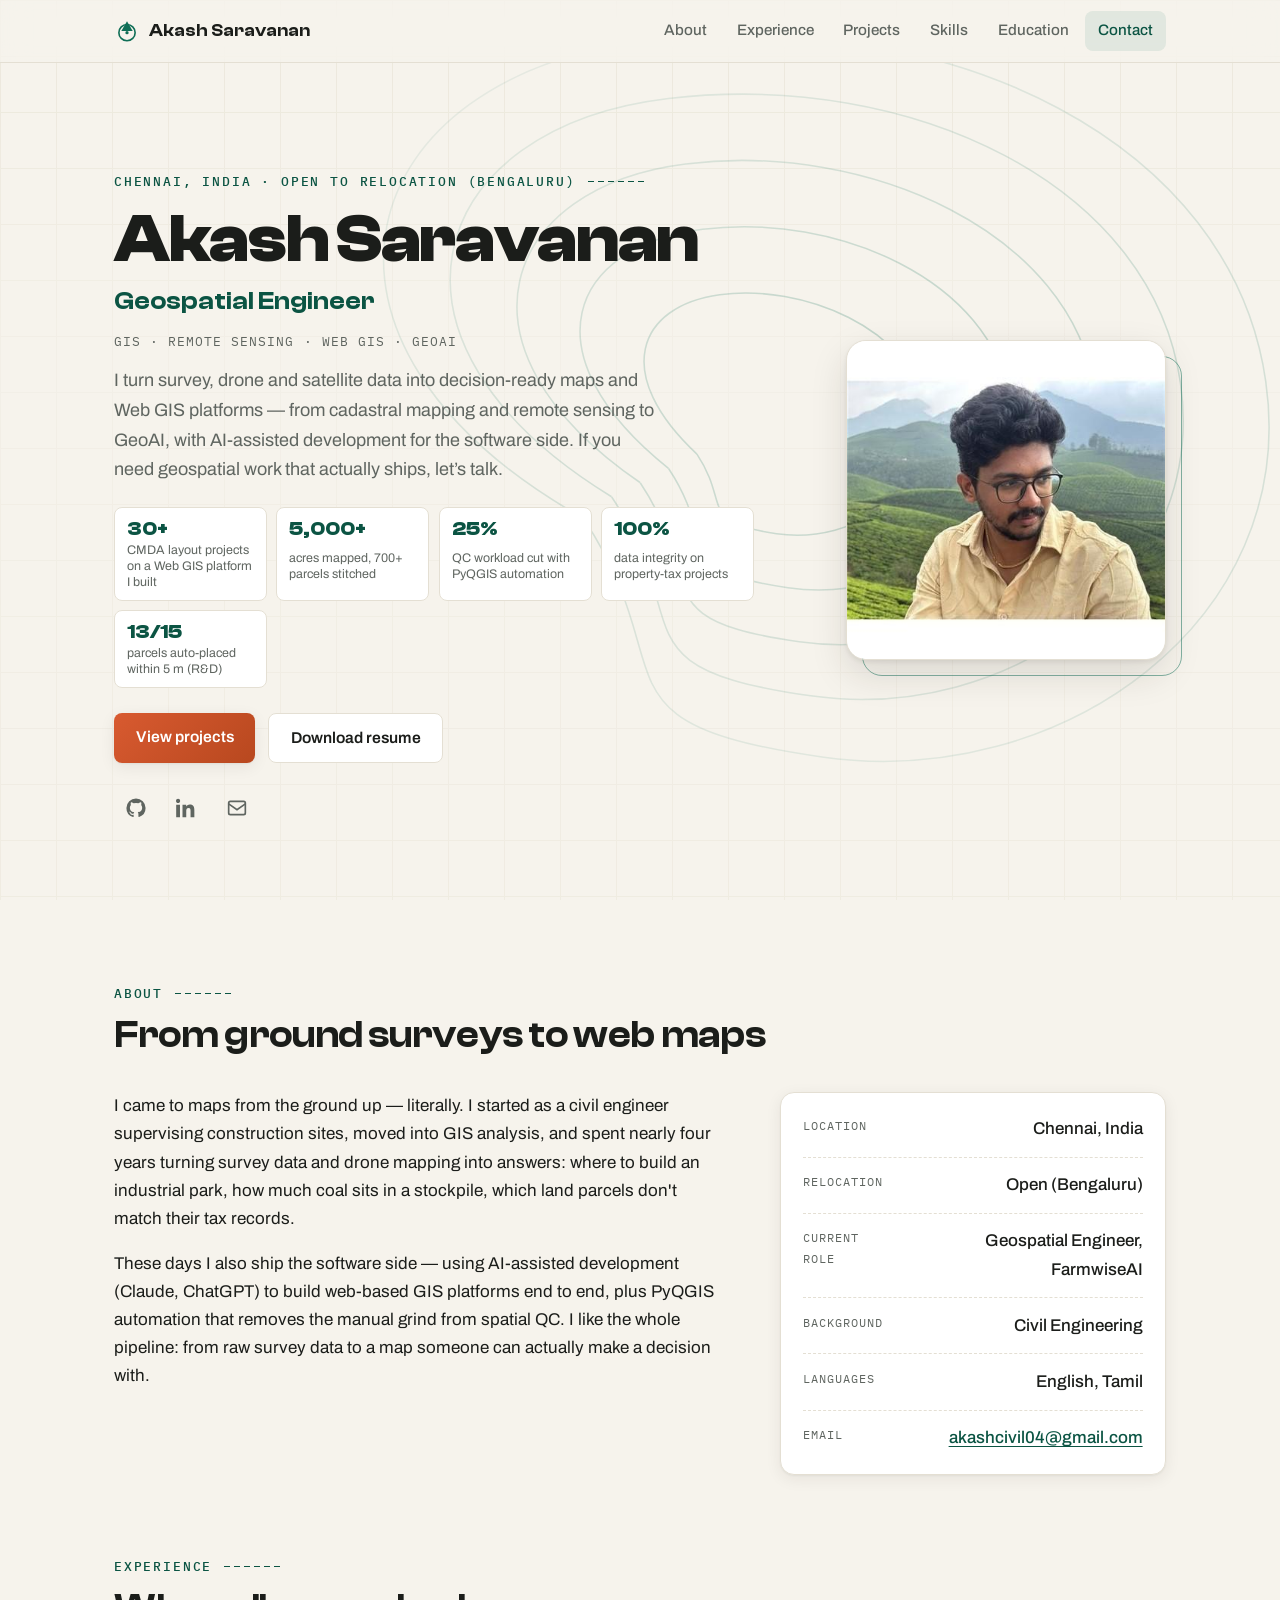
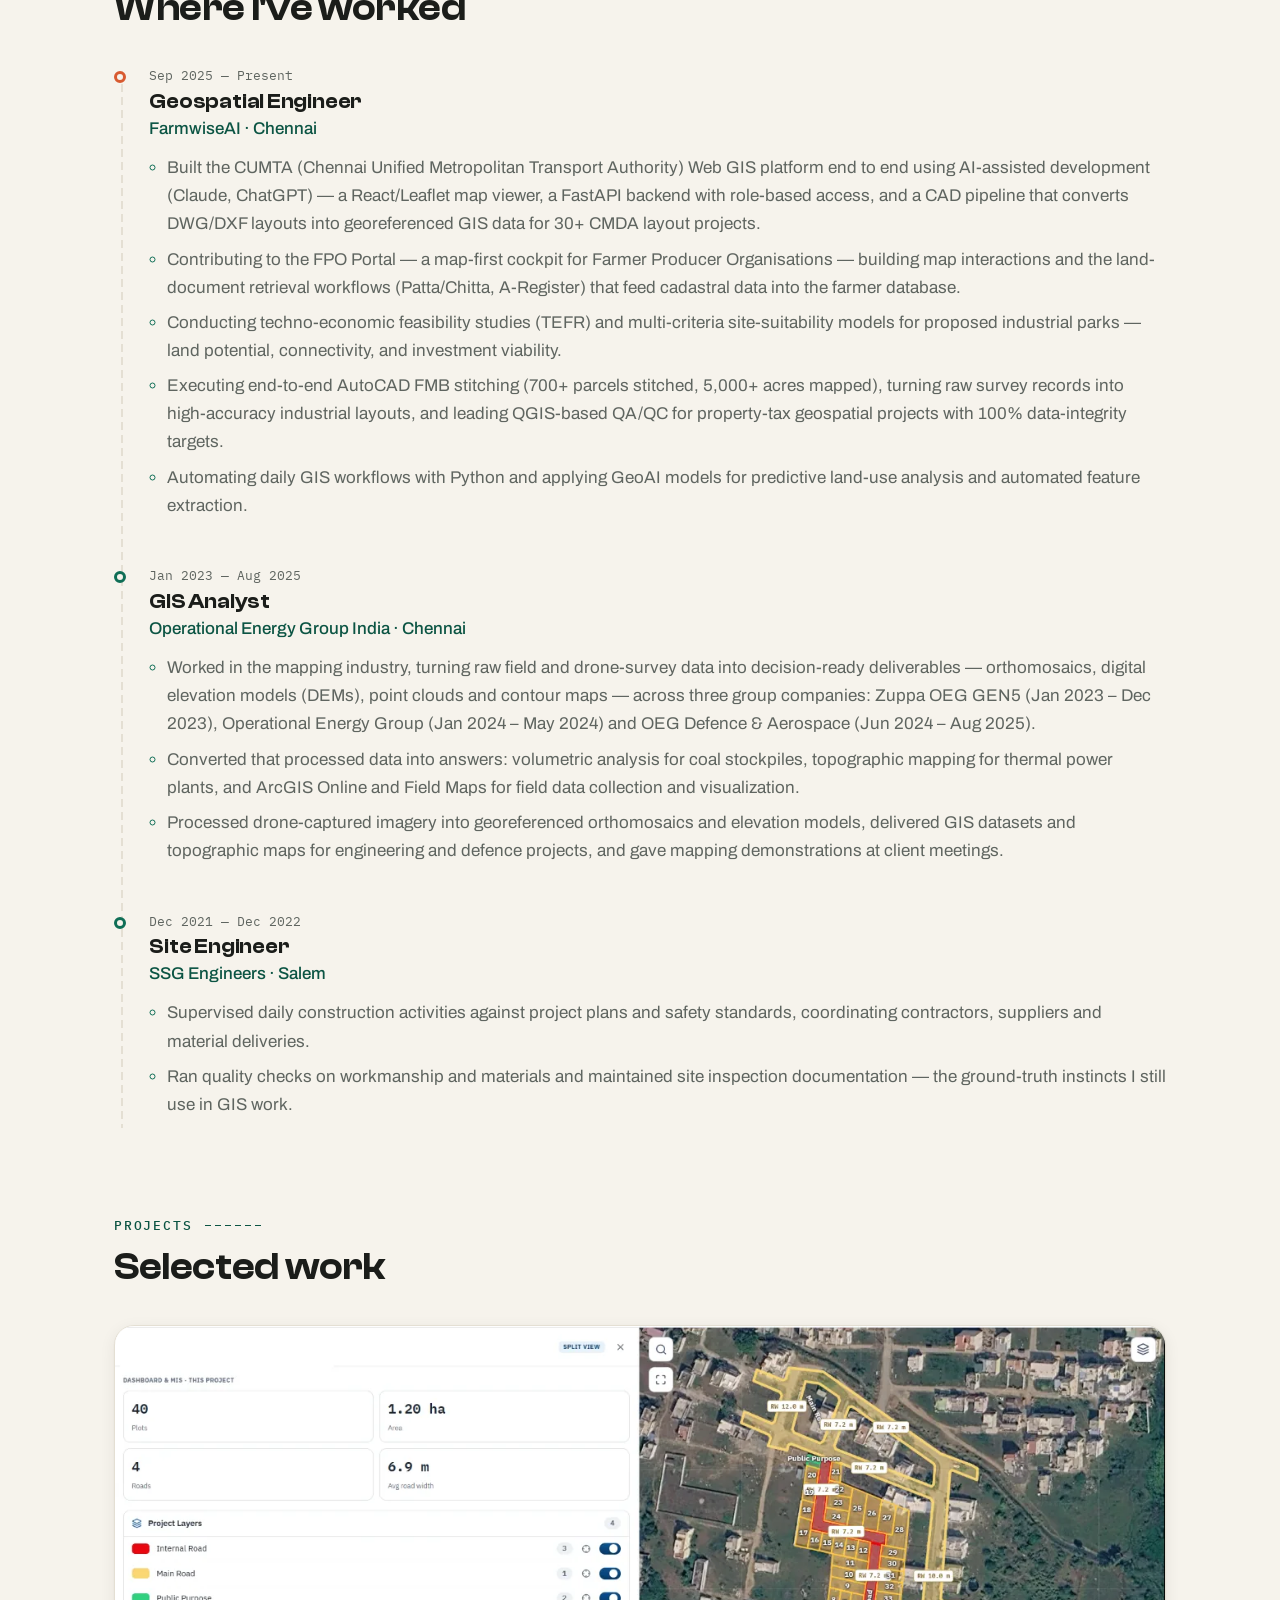
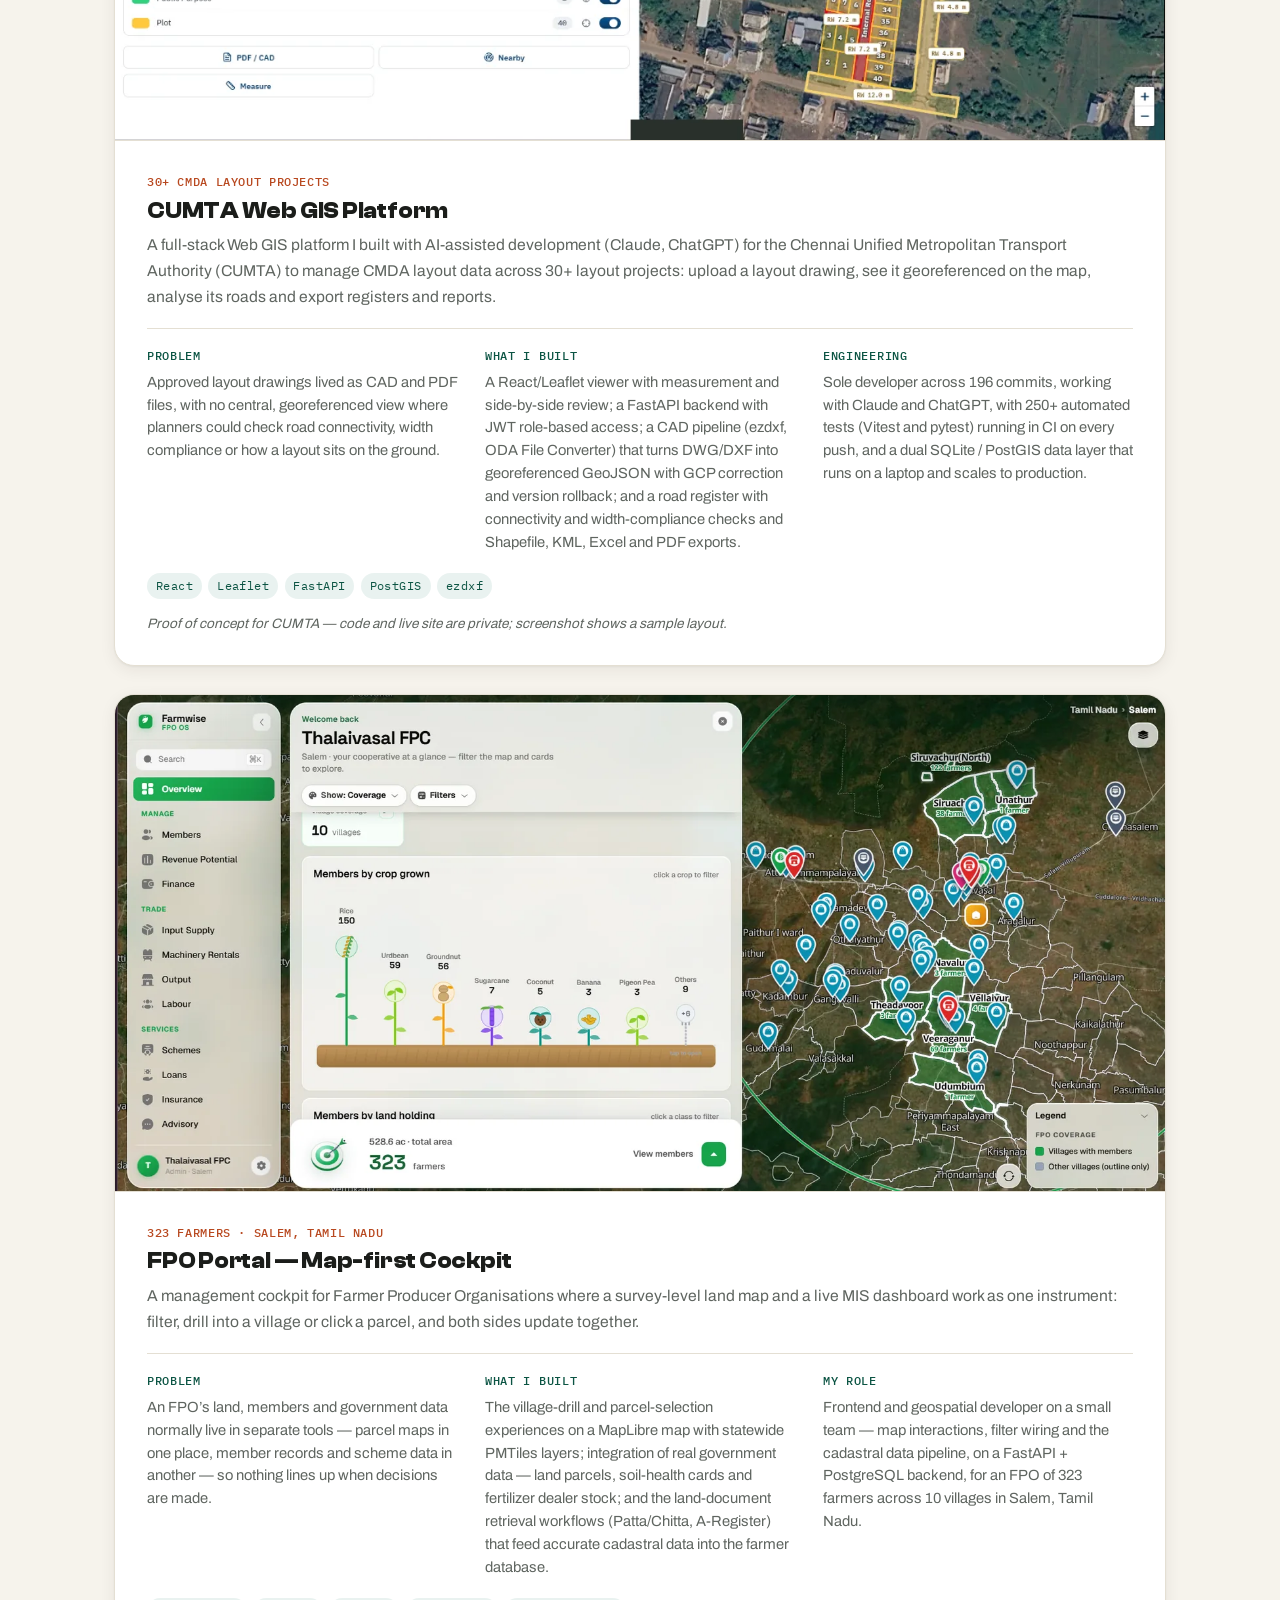
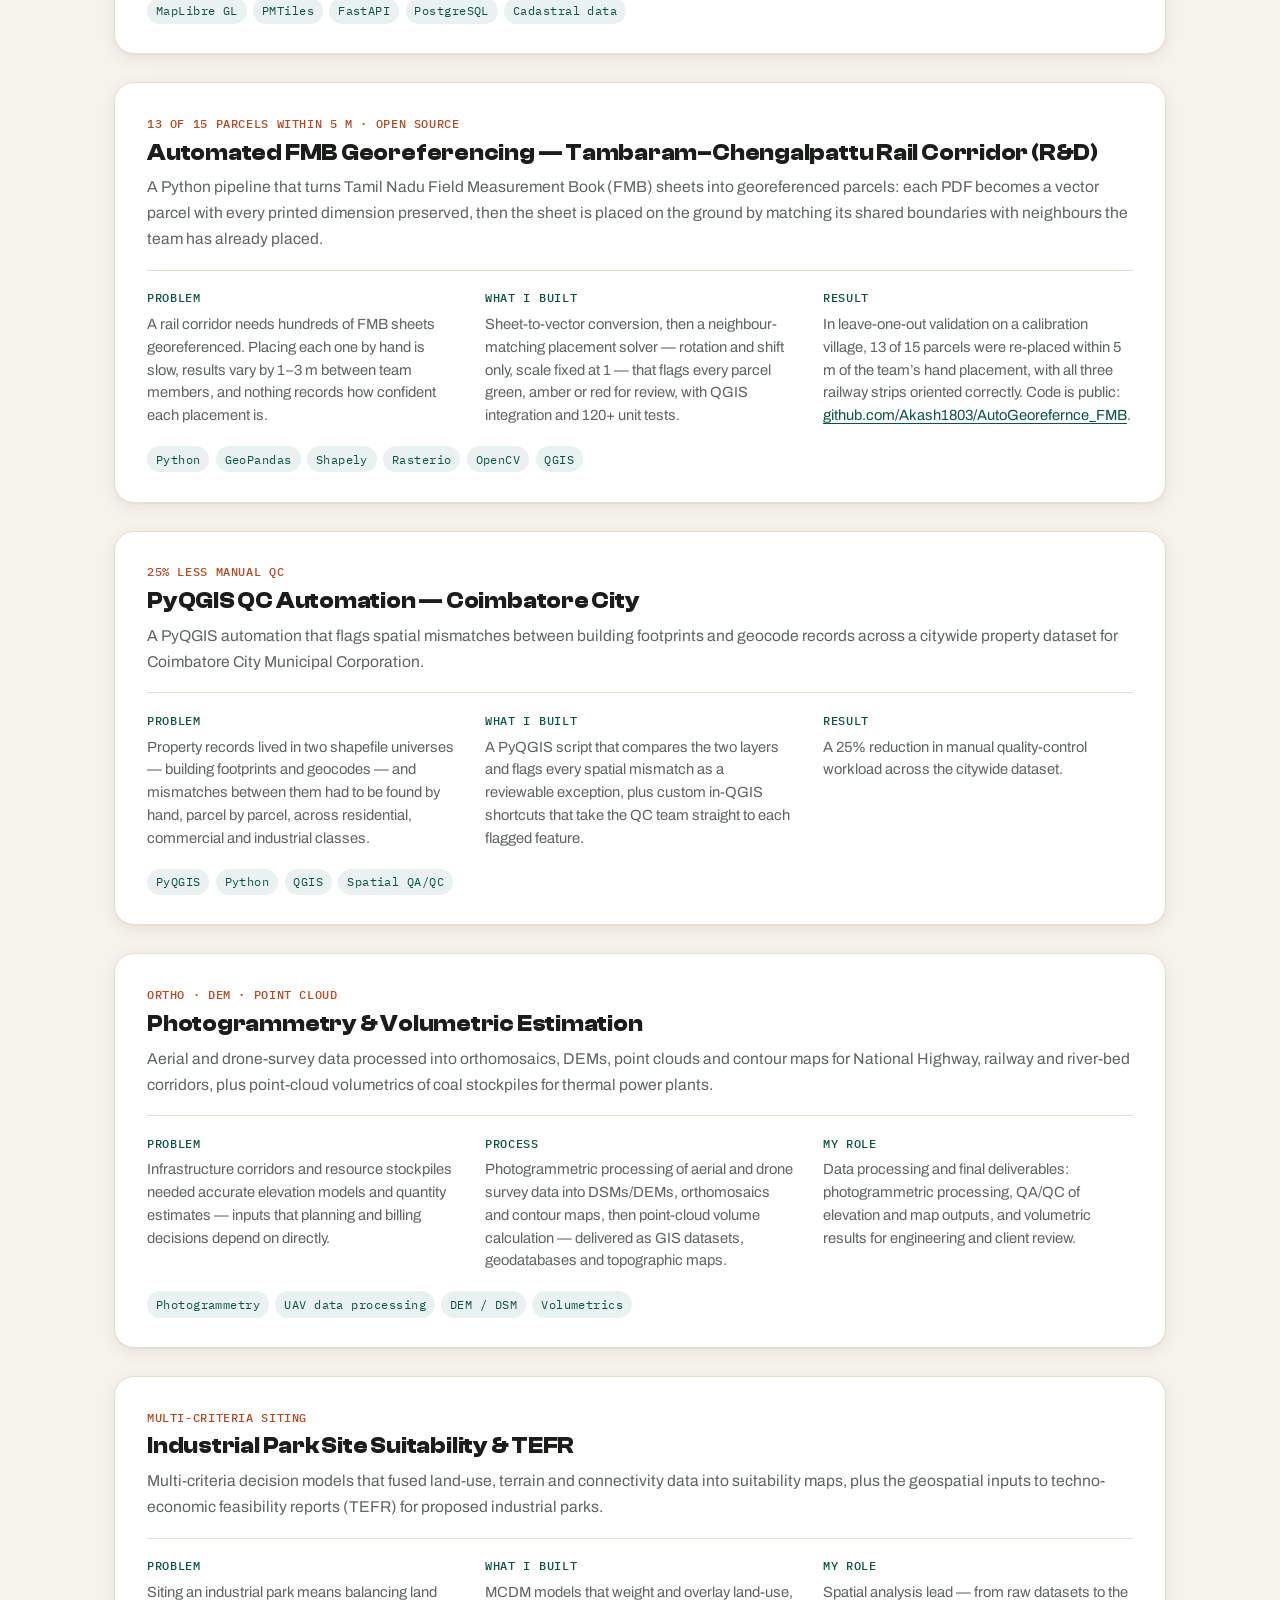
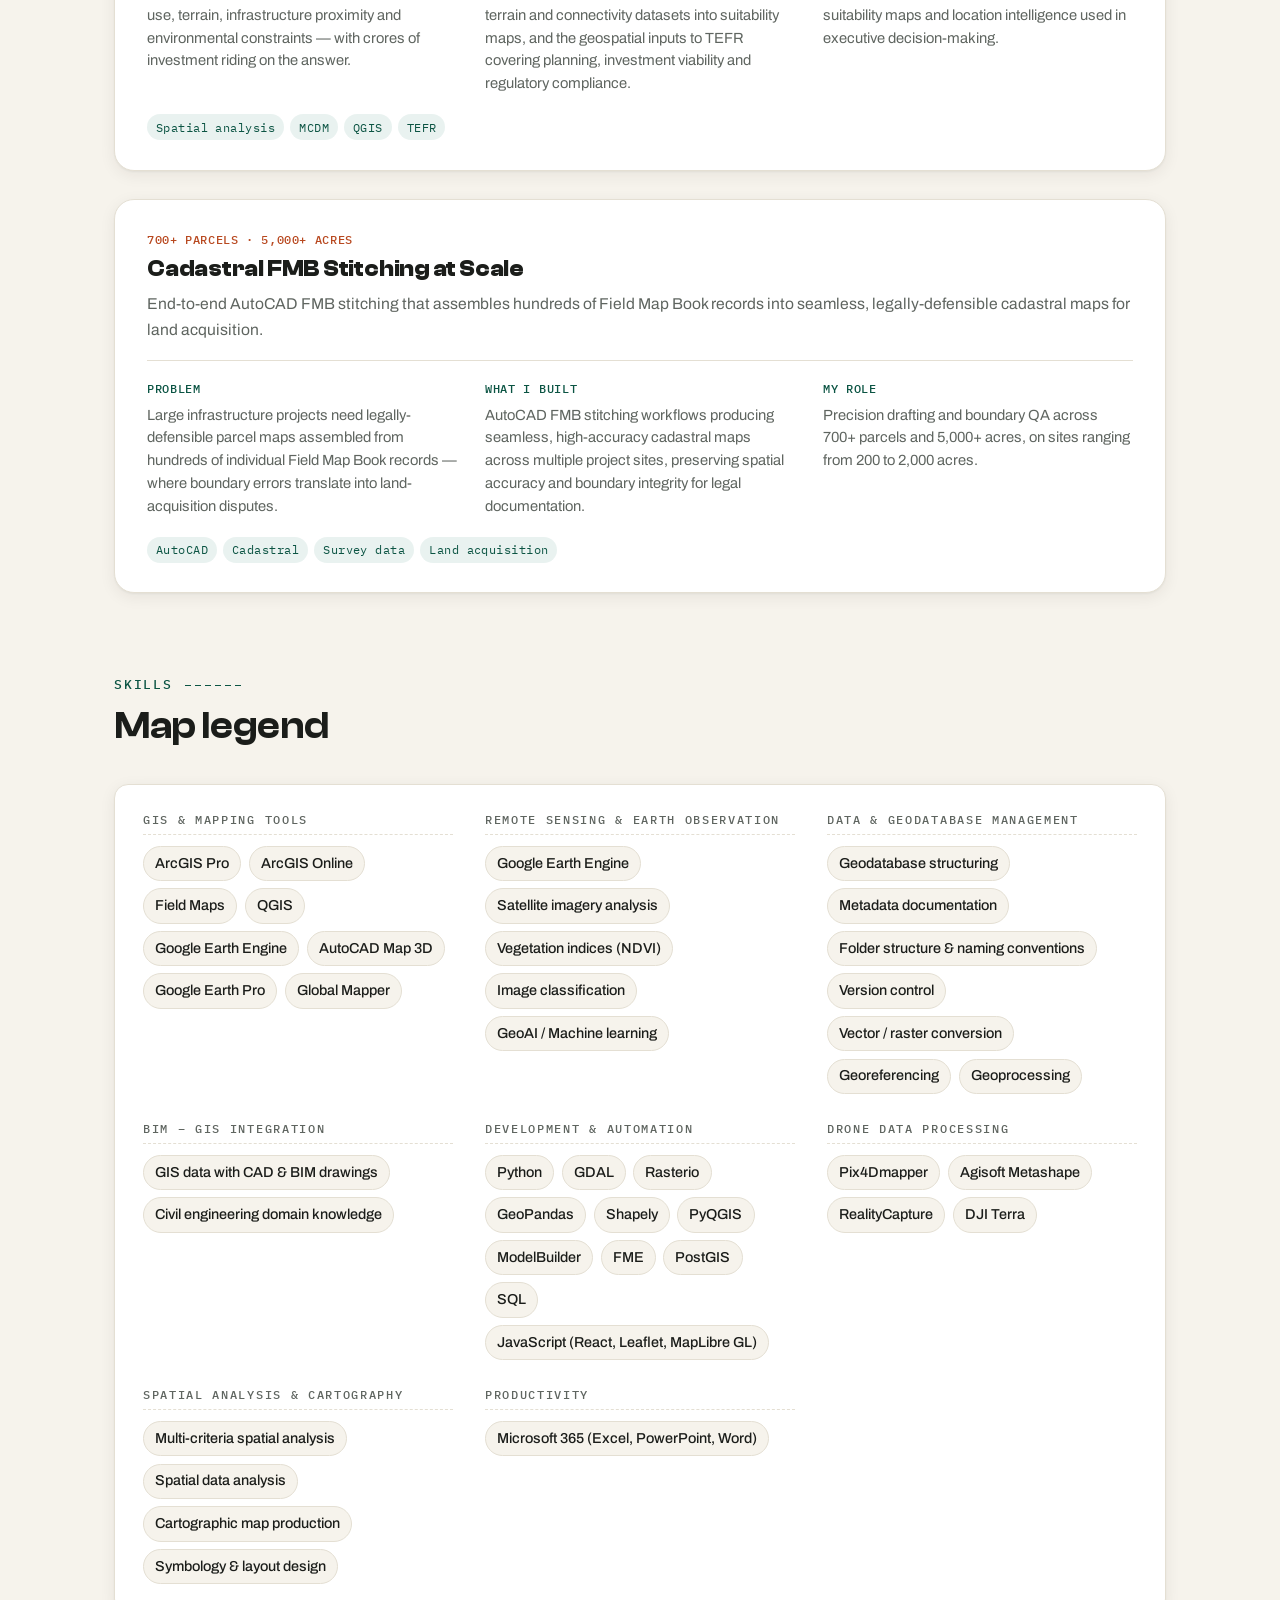
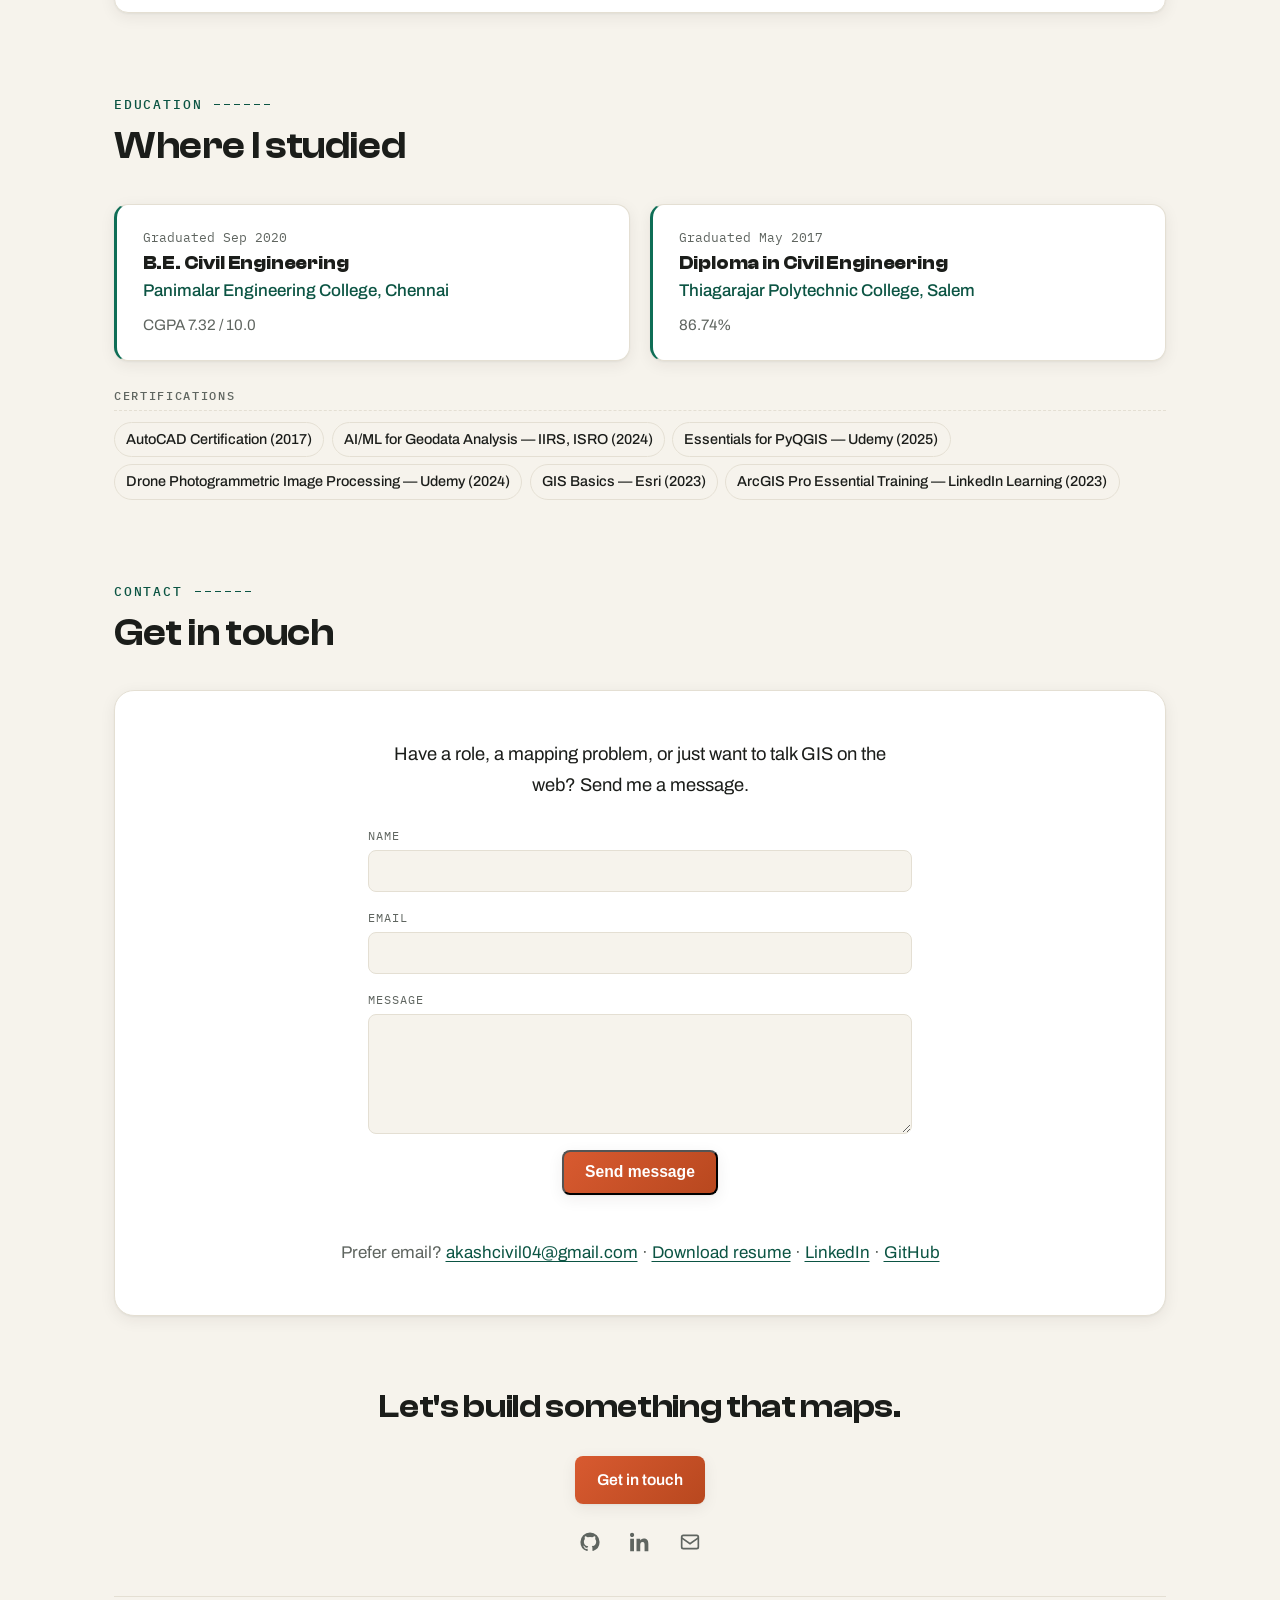
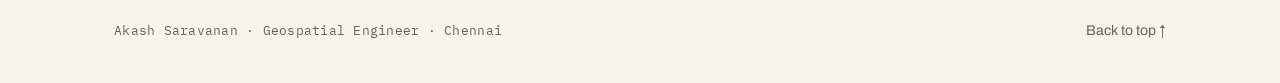
==== index.html @ 2bb18d40 "profile: positioning line, relocation (Bengaluru), highlights row, AutoGeoref project card, remote s" ====
<!DOCTYPE html>
<html lang="en">
<head>
  <meta charset="UTF-8">
  <meta name="viewport" content="width=device-width, initial-scale=1">
  <title>Akash Saravanan — Geospatial Engineer</title>
  <meta name="description" content="Akash Saravanan — Geospatial Engineer in Chennai, India (open to Bengaluru). GIS, remote sensing, Web GIS and GeoAI: turning survey, drone and satellite data into decision-ready maps and platforms.">
  <link rel="canonical" href="https://akash1803.github.io/akash-saravanan-portfolio/">
  <meta property="og:type" content="website">
  <meta property="og:site_name" content="Akash Saravanan — Portfolio">
  <meta property="og:locale" content="en_IN">
  <meta property="og:url" content="https://akash1803.github.io/akash-saravanan-portfolio/">
  <meta property="og:title" content="Akash Saravanan — Geospatial Engineer">
  <meta property="og:description" content="Geospatial Engineer | GIS · Remote Sensing · Web GIS · GeoAI | Chennai, open to Bengaluru. 30+ layout projects on a Web GIS platform, 5,000+ acres mapped, 25% QC workload cut.">
  <meta property="og:image" content="https://akash1803.github.io/akash-saravanan-portfolio/assets/og-image.jpg">
  <meta property="og:image:secure_url" content="https://akash1803.github.io/akash-saravanan-portfolio/assets/og-image.jpg">
  <meta property="og:image:type" content="image/jpeg">
  <meta property="og:image:width" content="1200">
  <meta property="og:image:height" content="630">
  <meta property="og:image:alt" content="Akash Saravanan — Geospatial Engineer, Chennai, India">
  <meta name="twitter:card" content="summary_large_image">
  <meta name="twitter:title" content="Akash Saravanan — Geospatial Engineer">
  <meta name="twitter:description" content="Geospatial Engineer | GIS · Remote Sensing · Web GIS · GeoAI | Chennai, open to Bengaluru.">
  <meta name="twitter:image" content="https://akash1803.github.io/akash-saravanan-portfolio/assets/og-image.jpg">
  <meta name="theme-color" content="#F6F3EC">
  <link rel="icon" href="assets/favicon.svg" type="image/svg+xml">
  <link rel="stylesheet" href="css/styles.css?v=20">
  <script>
    /* Progressive reveal: hide .reveal now, but never let a slow, cached, or broken
       script leave the page blank — a failsafe reveals every section shortly after
       load if the scroll observer never marked it ready. */
    document.documentElement.classList.add('reveal-on');
    window.addEventListener('DOMContentLoaded', function () {
      setTimeout(function () {
        if (!window.__revealReady) {
          var els = document.querySelectorAll('.reveal');
          for (var i = 0; i < els.length; i++) els[i].classList.add('in');
        }
      }, 1200);
    });
  </script>
  <script src="js/main.js?v=8" defer></script>
  <noscript><style>.reveal{opacity:1;translate:none}</style></noscript>
</head>
<body>
  <a class="skip-link" href="#about">Skip to content</a>

  <!-- ===== NAV ===== -->
  <header class="nav">
    <div class="nav-inner">
      <a class="brand" href="#top" aria-label="Akash Saravanan — back to top">
        <svg class="brand-mark" viewBox="0 0 64 64" aria-hidden="true" width="26" height="26">
          <circle cx="32" cy="36" r="20" fill="none" stroke="currentColor" stroke-width="4"/>
          <path d="M32 8 L46 32 H18 Z" fill="currentColor"/>
          <circle cx="32" cy="36" r="4" fill="currentColor"/>
        </svg>
        <span>Akash&nbsp;Saravanan</span>
      </a>
      <nav aria-label="Section navigation">
        <button id="navToggle" class="nav-toggle" aria-expanded="false" aria-controls="navLinks" aria-label="Menu">
          <span></span><span></span>
        </button>
        <ul id="navLinks" class="nav-links">
          <li><a class="nav-link" href="#about">About</a></li>
          <li><a class="nav-link" href="#experience">Experience</a></li>
          <li><a class="nav-link" href="#projects">Projects</a></li>
          <li><a class="nav-link" href="#skills">Skills</a></li>
          <li><a class="nav-link" href="#education">Education</a></li>
          <li><a class="nav-link" href="#contact">Contact</a></li>
        </ul>
      </nav>
    </div>
  </header>
  <!-- /NAV -->

  <main id="top">
    <!-- ===== HERO ===== -->
    <section class="hero" aria-label="Introduction">
      <svg class="contours" viewBox="0 0 900 640" aria-hidden="true" preserveAspectRatio="xMidYMid slice">
        <g fill="none" stroke="var(--accent)" stroke-width="1.1" opacity="0.5">
          <path pathLength="1" d="M450 320c-140-96-96-208 32-224s272 48 288 160-96 192-208 176-64-40-112-112z"/>
          <path pathLength="1" d="M430 330c-180-110-130-260 40-280s340 60 360 200-120 240-260 220-80-50-140-140z"/>
          <path pathLength="1" d="M410 345c-220-124-164-312 48-336s408 72 432 240-144 288-312 264-96-60-168-168z"/>
          <path pathLength="1" d="M470 310c-100-80-70-156 24-168s204 36 216 120-72 144-156 132-48-30-84-84z"/>
          <path pathLength="1" d="M490 300c-60-56-42-104 16-112s136 24 144 80-48 96-104 88-32-20-56-56z"/>
        </g>
      </svg>
      <div class="hero-inner">
        <div class="hero-copy">
          <p class="eyebrow">Chennai, India &middot; Open to relocation (Bengaluru)</p>
          <h1 class="hero-title">Akash Saravanan</h1>
          <p class="hero-role">Geospatial Engineer</p>
          <p class="hero-tags">GIS &middot; Remote Sensing &middot; Web GIS &middot; GeoAI</p>
          <p class="hero-sub">I turn survey, drone and satellite data into decision-ready maps and Web GIS platforms &mdash; from cadastral mapping and remote sensing to GeoAI, with AI-assisted development for the software side. If you need geospatial work that actually ships, let&rsquo;s talk.</p>
          <ul class="stats" aria-label="Highlights">
            <li><strong>30+</strong><span>CMDA layout projects on a Web GIS platform I built</span></li>
            <li><strong>5,000+</strong><span>acres mapped, 700+ parcels stitched</span></li>
            <li><strong>25%</strong><span>QC workload cut with PyQGIS automation</span></li>
            <li><strong>100%</strong><span>data integrity on property-tax projects</span></li>
            <li><strong>13/15</strong><span>parcels auto-placed within 5 m (R&amp;D)</span></li>
          </ul>
          <div class="cta-row">
            <a class="btn btn-primary" href="#projects">View projects</a>
            <a class="btn btn-ghost" href="assets/resume.pdf?v=4" download="Akash-Saravanan-CV.pdf">Download resume</a>
          </div>
          <ul class="socials" aria-label="Profiles">
            <li><a href="https://github.com/Akash1803" target="_blank" rel="noopener noreferrer" aria-label="GitHub"><svg viewBox="0 0 24 24" width="20" height="20" fill="currentColor" aria-hidden="true"><path d="M12 .5A11.5 11.5 0 0 0 .5 12a11.5 11.5 0 0 0 7.86 10.93c.58.1.79-.25.79-.56v-2.17c-3.2.7-3.87-1.38-3.87-1.38-.53-1.33-1.28-1.69-1.28-1.69-1.04-.71.08-.7.08-.7 1.15.08 1.76 1.19 1.76 1.19 1.03 1.75 2.69 1.25 3.34.95.1-.74.4-1.25.72-1.53-2.55-.29-5.23-1.28-5.23-5.68 0-1.26.45-2.28 1.19-3.09-.12-.29-.52-1.46.11-3.05 0 0 .97-.31 3.17 1.18a11 11 0 0 1 5.78 0c2.2-1.49 3.16-1.18 3.16-1.18.64 1.59.24 2.76.12 3.05.74.81 1.19 1.83 1.19 3.09 0 4.41-2.69 5.38-5.25 5.67.41.35.77 1.04.77 2.1v3.11c0 .31.2.67.8.56A11.5 11.5 0 0 0 23.5 12 11.5 11.5 0 0 0 12 .5Z"/></svg></a></li>
            <li><a href="https://www.linkedin.com/in/akash-geospatial/" target="_blank" rel="noopener noreferrer" aria-label="LinkedIn"><svg viewBox="0 0 24 24" width="20" height="20" fill="currentColor" aria-hidden="true"><path d="M4.98 3.5C4.98 4.88 3.87 6 2.5 6S0 4.88 0 3.5 1.12 1 2.5 1s2.48 1.12 2.48 2.5ZM.22 8.09h4.56V23H.22V8.09Zm7.58 0h4.37v2.04h.06c.61-1.15 2.1-2.37 4.32-2.37 4.62 0 5.47 3.04 5.47 6.99V23h-4.55v-7.21c0-1.72-.03-3.93-2.4-3.93-2.4 0-2.77 1.87-2.77 3.8V23H7.8V8.09Z"/></svg></a></li>
            <li><a href="mailto:akashcivil04@gmail.com" aria-label="Email"><svg viewBox="0 0 24 24" width="20" height="20" fill="none" stroke="currentColor" stroke-width="2" aria-hidden="true"><rect x="2" y="4" width="20" height="16" rx="2"/><path d="m2 7 10 7L22 7"/></svg></a></li>
          </ul>
        </div>
        <div class="hero-photo">
          <img src="assets/profile.jpg" alt="Akash Saravanan" width="340" height="340" fetchpriority="high" decoding="async">
          <div class="hero-monogram" aria-hidden="true">AS</div>
        </div>
      </div>
    </section>
    <!-- /HERO -->
    <!-- ===== ABOUT ===== -->
    <section class="section reveal" id="about">
      <div class="section-head">
        <p class="eyebrow">About</p>
        <h2 class="section-title">From ground surveys to web maps</h2>
      </div>
      <div class="about-grid">
        <div class="about-text">
          <p>I came to maps from the ground up — literally. I started as a civil engineer supervising construction sites, moved into GIS analysis, and spent nearly four years turning survey data and drone mapping into answers: where to build an industrial park, how much coal sits in a stockpile, which land parcels don't match their tax records.</p>
          <p>These days I also ship the software side — using AI-assisted development (Claude, ChatGPT) to build web-based GIS platforms end to end, plus PyQGIS automation that removes the manual grind from spatial QC. I like the whole pipeline: from raw survey data to a map someone can actually make a decision with.</p>
        </div>
        <dl class="facts">
          <div class="fact"><dt>Location</dt><dd>Chennai, India</dd></div>
          <div class="fact"><dt>Relocation</dt><dd>Open (Bengaluru)</dd></div>
          <div class="fact"><dt>Current role</dt><dd>Geospatial Engineer, FarmwiseAI</dd></div>
          <div class="fact"><dt>Background</dt><dd>Civil Engineering</dd></div>
          <div class="fact"><dt>Languages</dt><dd>English, Tamil</dd></div>
          <div class="fact"><dt>Email</dt><dd><a href="mailto:akashcivil04@gmail.com">akashcivil04@gmail.com</a></dd></div>
        </dl>
      </div>
    </section>
    <!-- /ABOUT -->
    <!-- ===== EXPERIENCE ===== -->
    <section class="section reveal" id="experience">
      <div class="section-head">
        <p class="eyebrow">Experience</p>
        <h2 class="section-title">Where I've worked</h2>
      </div>
      <ol class="timeline">
        <li class="t-item t-current">
          <p class="t-date">Sep 2025 — Present</p>
          <h3 class="t-role">Geospatial Engineer</h3>
          <p class="t-org">FarmwiseAI · Chennai</p>
          <ul class="t-points">
            <li>Built the CUMTA (Chennai Unified Metropolitan Transport Authority) Web GIS platform end to end using AI-assisted development (Claude, ChatGPT) — a React/Leaflet map viewer, a FastAPI backend with role-based access, and a CAD pipeline that converts DWG/DXF layouts into georeferenced GIS data for 30+ CMDA layout projects.</li>
            <li>Contributing to the FPO Portal &mdash; a map-first cockpit for Farmer Producer Organisations &mdash; building map interactions and the land-document retrieval workflows (Patta/Chitta, A-Register) that feed cadastral data into the farmer database.</li>
            <li>Conducting techno-economic feasibility studies (TEFR) and multi-criteria site-suitability models for proposed industrial parks — land potential, connectivity, and investment viability.</li>
            <li>Executing end-to-end AutoCAD FMB stitching (700+ parcels stitched, 5,000+ acres mapped), turning raw survey records into high-accuracy industrial layouts, and leading QGIS-based QA/QC for property-tax geospatial projects with 100% data-integrity targets.</li>
            <li>Automating daily GIS workflows with Python and applying GeoAI models for predictive land-use analysis and automated feature extraction.</li>
          </ul>
        </li>
        <li class="t-item">
          <p class="t-date">Jan 2023 — Aug 2025</p>
          <h3 class="t-role">GIS Analyst</h3>
          <p class="t-org">Operational Energy Group India · Chennai</p>
          <ul class="t-points">
            <li>Worked in the mapping industry, turning raw field and drone-survey data into decision-ready deliverables — orthomosaics, digital elevation models (DEMs), point clouds and contour maps — across three group companies: Zuppa OEG GEN5 (Jan 2023 &ndash; Dec 2023), Operational Energy Group (Jan 2024 &ndash; May 2024) and OEG Defence &amp; Aerospace (Jun 2024 &ndash; Aug 2025).</li>
            <li>Converted that processed data into answers: volumetric analysis for coal stockpiles, topographic mapping for thermal power plants, and ArcGIS Online and Field Maps for field data collection and visualization.</li>
            <li>Processed drone-captured imagery into georeferenced orthomosaics and elevation models, delivered GIS datasets and topographic maps for engineering and defence projects, and gave mapping demonstrations at client meetings.</li>
          </ul>
        </li>
        <li class="t-item">
          <p class="t-date">Dec 2021 — Dec 2022</p>
          <h3 class="t-role">Site Engineer</h3>
          <p class="t-org">SSG Engineers · Salem</p>
          <ul class="t-points">
            <li>Supervised daily construction activities against project plans and safety standards, coordinating contractors, suppliers and material deliveries.</li>
            <li>Ran quality checks on workmanship and materials and maintained site inspection documentation — the ground-truth instincts I still use in GIS work.</li>
          </ul>
        </li>
      </ol>
    </section>
    <!-- /EXPERIENCE -->
    <!-- ===== PROJECTS ===== -->
    <section class="section reveal" id="projects">
      <div class="section-head">
        <p class="eyebrow">Projects</p>
        <h2 class="section-title">Selected work</h2>
      </div>
      <div class="showcase">
        <article class="show-row featured">
          <div class="show-visual">
            <picture>
              <source srcset="assets/projects/webgis.webp" type="image/webp">
              <img class="show-art" src="assets/projects/webgis.png?v=1" alt="CUMTA Web GIS platform — dashboard with plot, area and road stats, a layers panel, and an interactive cadastral parcel map over satellite imagery" width="1279" height="505" decoding="async">
            </picture>
          </div>
          <div class="show-body">
            <p class="show-metric">30+ CMDA layout projects</p>
            <h3 class="show-name">CUMTA Web GIS Platform</h3>
            <p class="show-desc">A full-stack Web GIS platform I built with AI-assisted development (Claude, ChatGPT) for the Chennai Unified Metropolitan Transport Authority (CUMTA) to manage CMDA layout data across 30+ layout projects: upload a layout drawing, see it georeferenced on the map, analyse its roads and export registers and reports.</p>
            <div class="show-blocks">
              <div class="show-block"><h4>Problem</h4><p>Approved layout drawings lived as CAD and PDF files, with no central, georeferenced view where planners could check road connectivity, width compliance or how a layout sits on the ground.</p></div>
              <div class="show-block"><h4>What I built</h4><p>A React/Leaflet viewer with measurement and side-by-side review; a FastAPI backend with JWT role-based access; a CAD pipeline (ezdxf, ODA File Converter) that turns DWG/DXF into georeferenced GeoJSON with GCP correction and version rollback; and a road register with connectivity and width-compliance checks and Shapefile, KML, Excel and PDF exports.</p></div>
              <div class="show-block"><h4>Engineering</h4><p>Sole developer across 196 commits, working with Claude and ChatGPT, with 250+ automated tests (Vitest and pytest) running in CI on every push, and a dual SQLite / PostGIS data layer that runs on a laptop and scales to production.</p></div>
            </div>
            <div class="tags"><span class="tag">React</span><span class="tag">Leaflet</span><span class="tag">FastAPI</span><span class="tag">PostGIS</span><span class="tag">ezdxf</span></div>
            <p class="show-note">Proof of concept for CUMTA &mdash; code and live site are private; screenshot shows a sample layout.</p>
          </div>
        </article>
        <article class="show-row featured">
          <div class="show-visual">
            <picture>
              <source srcset="assets/projects/faas-fpo.webp" type="image/webp">
              <img class="show-art" src="assets/projects/faas-fpo.jpg" alt="FPO Portal &mdash; the Thalaivasal FPC overview: a members-by-crop chart and coverage stats beside a satellite map of member villages around Salem, Tamil Nadu" width="1600" height="756" decoding="async">
            </picture>
          </div>
          <div class="show-body">
            <p class="show-metric">323 farmers &middot; Salem, Tamil Nadu</p>
            <h3 class="show-name">FPO Portal &mdash; Map-first Cockpit</h3>
            <p class="show-desc">A management cockpit for Farmer Producer Organisations where a survey-level land map and a live MIS dashboard work as one instrument: filter, drill into a village or click a parcel, and both sides update together.</p>
            <div class="show-blocks">
              <div class="show-block"><h4>Problem</h4><p>An FPO&rsquo;s land, members and government data normally live in separate tools &mdash; parcel maps in one place, member records and scheme data in another &mdash; so nothing lines up when decisions are made.</p></div>
              <div class="show-block"><h4>What I built</h4><p>The village-drill and parcel-selection experiences on a MapLibre map with statewide PMTiles layers; integration of real government data &mdash; land parcels, soil-health cards and fertilizer dealer stock; and the land-document retrieval workflows (Patta/Chitta, A-Register) that feed accurate cadastral data into the farmer database.</p></div>
              <div class="show-block"><h4>My role</h4><p>Frontend and geospatial developer on a small team &mdash; map interactions, filter wiring and the cadastral data pipeline, on a FastAPI + PostgreSQL backend, for an FPO of 323 farmers across 10 villages in Salem, Tamil Nadu.</p></div>
            </div>
            <div class="tags"><span class="tag">MapLibre GL</span><span class="tag">PMTiles</span><span class="tag">FastAPI</span><span class="tag">PostgreSQL</span><span class="tag">Cadastral data</span></div>
          </div>
        </article>
        <article class="show-row text-only">
          <div class="show-body">
            <p class="show-metric">13 of 15 parcels within 5 m &middot; open source</p>
            <h3 class="show-name">Automated FMB Georeferencing &mdash; Tambaram&ndash;Chengalpattu Rail Corridor (R&amp;D)</h3>
            <p class="show-desc">A Python pipeline that turns Tamil Nadu Field Measurement Book (FMB) sheets into georeferenced parcels: each PDF becomes a vector parcel with every printed dimension preserved, then the sheet is placed on the ground by matching its shared boundaries with neighbours the team has already placed.</p>
            <div class="show-blocks">
              <div class="show-block"><h4>Problem</h4><p>A rail corridor needs hundreds of FMB sheets georeferenced. Placing each one by hand is slow, results vary by 1&ndash;3 m between team members, and nothing records how confident each placement is.</p></div>
              <div class="show-block"><h4>What I built</h4><p>Sheet-to-vector conversion, then a neighbour-matching placement solver &mdash; rotation and shift only, scale fixed at 1 &mdash; that flags every parcel green, amber or red for review, with QGIS integration and 120+ unit tests.</p></div>
              <div class="show-block"><h4>Result</h4><p>In leave-one-out validation on a calibration village, 13 of 15 parcels were re-placed within 5 m of the team&rsquo;s hand placement, with all three railway strips oriented correctly. Code is public: <a href="https://github.com/Akash1803/AutoGeorefernce_FMB" target="_blank" rel="noopener noreferrer">github.com/Akash1803/AutoGeorefernce_FMB</a>.</p></div>
            </div>
            <div class="tags"><span class="tag">Python</span><span class="tag">GeoPandas</span><span class="tag">Shapely</span><span class="tag">Rasterio</span><span class="tag">OpenCV</span><span class="tag">QGIS</span></div>
          </div>
        </article>
        <article class="show-row text-only">
          <!-- IMAGE-SLOT pyqgis-qc: when the screenshot arrives, add
               <div class="show-visual"><img class="show-art" src="assets/projects/pyqgis-qc.webp" alt="PyQGIS QC Automation — Coimbatore City screenshot"></div>
               as the first child of this article and change the class "text-only" to "featured". -->
          <div class="show-body">
            <p class="show-metric">25% less manual QC</p>
            <h3 class="show-name">PyQGIS QC Automation &mdash; Coimbatore City</h3>
            <p class="show-desc">A PyQGIS automation that flags spatial mismatches between building footprints and geocode records across a citywide property dataset for Coimbatore City Municipal Corporation.</p>
            <div class="show-blocks">
              <div class="show-block"><h4>Problem</h4><p>Property records lived in two shapefile universes &mdash; building footprints and geocodes &mdash; and mismatches between them had to be found by hand, parcel by parcel, across residential, commercial and industrial classes.</p></div>
              <div class="show-block"><h4>What I built</h4><p>A PyQGIS script that compares the two layers and flags every spatial mismatch as a reviewable exception, plus custom in-QGIS shortcuts that take the QC team straight to each flagged feature.</p></div>
              <div class="show-block"><h4>Result</h4><p>A 25% reduction in manual quality-control workload across the citywide dataset.</p></div>
            </div>
            <div class="tags"><span class="tag">PyQGIS</span><span class="tag">Python</span><span class="tag">QGIS</span><span class="tag">Spatial QA/QC</span></div>
          </div>
        </article>
        <article class="show-row text-only">
          <!-- IMAGE-SLOT photogrammetry: when the screenshot arrives, add
               <div class="show-visual"><img class="show-art" src="assets/projects/photogrammetry.webp" alt="Photogrammetry &amp; Volumetric Estimation screenshot"></div>
               as the first child of this article and change the class "text-only" to "featured". -->
          <div class="show-body">
            <p class="show-metric">Ortho &middot; DEM &middot; point cloud</p>
            <h3 class="show-name">Photogrammetry &amp; Volumetric Estimation</h3>
            <p class="show-desc">Aerial and drone-survey data processed into orthomosaics, DEMs, point clouds and contour maps for National Highway, railway and river-bed corridors, plus point-cloud volumetrics of coal stockpiles for thermal power plants.</p>
            <div class="show-blocks">
              <div class="show-block"><h4>Problem</h4><p>Infrastructure corridors and resource stockpiles needed accurate elevation models and quantity estimates &mdash; inputs that planning and billing decisions depend on directly.</p></div>
              <div class="show-block"><h4>Process</h4><p>Photogrammetric processing of aerial and drone survey data into DSMs/DEMs, orthomosaics and contour maps, then point-cloud volume calculation &mdash; delivered as GIS datasets, geodatabases and topographic maps.</p></div>
              <div class="show-block"><h4>My role</h4><p>Data processing and final deliverables: photogrammetric processing, QA/QC of elevation and map outputs, and volumetric results for engineering and client review.</p></div>
            </div>
            <div class="tags"><span class="tag">Photogrammetry</span><span class="tag">UAV data processing</span><span class="tag">DEM / DSM</span><span class="tag">Volumetrics</span></div>
          </div>
        </article>
        <article class="show-row text-only">
          <!-- IMAGE-SLOT site-suitability: when the screenshot arrives, add
               <div class="show-visual"><img class="show-art" src="assets/projects/site-suitability.webp" alt="Industrial Park Site Suitability &amp; TEFR screenshot"></div>
               as the first child of this article and change the class "text-only" to "featured". -->
          <div class="show-body">
            <p class="show-metric">Multi-criteria siting</p>
            <h3 class="show-name">Industrial Park Site Suitability &amp; TEFR</h3>
            <p class="show-desc">Multi-criteria decision models that fused land-use, terrain and connectivity data into suitability maps, plus the geospatial inputs to techno-economic feasibility reports (TEFR) for proposed industrial parks.</p>
            <div class="show-blocks">
              <div class="show-block"><h4>Problem</h4><p>Siting an industrial park means balancing land use, terrain, infrastructure proximity and environmental constraints &mdash; with crores of investment riding on the answer.</p></div>
              <div class="show-block"><h4>What I built</h4><p>MCDM models that weight and overlay land-use, terrain and connectivity datasets into suitability maps, and the geospatial inputs to TEFR covering planning, investment viability and regulatory compliance.</p></div>
              <div class="show-block"><h4>My role</h4><p>Spatial analysis lead &mdash; from raw datasets to the suitability maps and location intelligence used in executive decision-making.</p></div>
            </div>
            <div class="tags"><span class="tag">Spatial analysis</span><span class="tag">MCDM</span><span class="tag">QGIS</span><span class="tag">TEFR</span></div>
          </div>
        </article>
        <article class="show-row text-only">
          <!-- IMAGE-SLOT cadastral: when the screenshot arrives, add
               <div class="show-visual"><img class="show-art" src="assets/projects/cadastral.webp" alt="Cadastral FMB Stitching at Scale screenshot"></div>
               as the first child of this article and change the class "text-only" to "featured". -->
          <div class="show-body">
            <p class="show-metric">700+ parcels &middot; 5,000+ acres</p>
            <h3 class="show-name">Cadastral FMB Stitching at Scale</h3>
            <p class="show-desc">End-to-end AutoCAD FMB stitching that assembles hundreds of Field Map Book records into seamless, legally-defensible cadastral maps for land acquisition.</p>
            <div class="show-blocks">
              <div class="show-block"><h4>Problem</h4><p>Large infrastructure projects need legally-defensible parcel maps assembled from hundreds of individual Field Map Book records &mdash; where boundary errors translate into land-acquisition disputes.</p></div>
              <div class="show-block"><h4>What I built</h4><p>AutoCAD FMB stitching workflows producing seamless, high-accuracy cadastral maps across multiple project sites, preserving spatial accuracy and boundary integrity for legal documentation.</p></div>
              <div class="show-block"><h4>My role</h4><p>Precision drafting and boundary QA across 700+ parcels and 5,000+ acres, on sites ranging from 200 to 2,000 acres.</p></div>
            </div>
            <div class="tags"><span class="tag">AutoCAD</span><span class="tag">Cadastral</span><span class="tag">Survey data</span><span class="tag">Land acquisition</span></div>
          </div>
        </article>
      </div>
    </section>
    <!-- /PROJECTS -->
    <!-- ===== SKILLS ===== -->
    <section class="section reveal" id="skills">
      <div class="section-head">
        <p class="eyebrow">Skills</p>
        <h2 class="section-title">Map legend</h2>
      </div>
      <div class="legend">
        <div class="legend-group">
          <h3>GIS &amp; Mapping Tools</h3>
          <ul class="chips"><li class="chip">ArcGIS Pro</li><li class="chip">ArcGIS Online</li><li class="chip">Field Maps</li><li class="chip">QGIS</li><li class="chip">Google Earth Engine</li><li class="chip">AutoCAD Map 3D</li><li class="chip">Google Earth Pro</li><li class="chip">Global Mapper</li></ul>
        </div>
        <div class="legend-group">
          <h3>Remote Sensing &amp; Earth Observation</h3>
          <ul class="chips"><li class="chip">Google Earth Engine</li><li class="chip">Satellite imagery analysis</li><li class="chip">Vegetation indices (NDVI)</li><li class="chip">Image classification</li><li class="chip">GeoAI / Machine learning</li></ul>
        </div>
        <div class="legend-group">
          <h3>Data &amp; Geodatabase Management</h3>
          <ul class="chips"><li class="chip">Geodatabase structuring</li><li class="chip">Metadata documentation</li><li class="chip">Folder structure &amp; naming conventions</li><li class="chip">Version control</li><li class="chip">Vector / raster conversion</li><li class="chip">Georeferencing</li><li class="chip">Geoprocessing</li></ul>
        </div>
        <div class="legend-group">
          <h3>BIM &ndash; GIS Integration</h3>
          <ul class="chips"><li class="chip">GIS data with CAD &amp; BIM drawings</li><li class="chip">Civil engineering domain knowledge</li></ul>
        </div>
        <div class="legend-group">
          <h3>Development &amp; Automation</h3>
          <ul class="chips"><li class="chip">Python</li><li class="chip">GDAL</li><li class="chip">Rasterio</li><li class="chip">GeoPandas</li><li class="chip">Shapely</li><li class="chip">PyQGIS</li><li class="chip">ModelBuilder</li><li class="chip">FME</li><li class="chip">PostGIS</li><li class="chip">SQL</li><li class="chip">JavaScript (React, Leaflet, MapLibre GL)</li></ul>
        </div>
        <div class="legend-group">
          <h3>Drone Data Processing</h3>
          <ul class="chips"><li class="chip">Pix4Dmapper</li><li class="chip">Agisoft Metashape</li><li class="chip">RealityCapture</li><li class="chip">DJI Terra</li></ul>
        </div>
        <div class="legend-group">
          <h3>Spatial Analysis &amp; Cartography</h3>
          <ul class="chips"><li class="chip">Multi-criteria spatial analysis</li><li class="chip">Spatial data analysis</li><li class="chip">Cartographic map production</li><li class="chip">Symbology &amp; layout design</li></ul>
        </div>
        <div class="legend-group">
          <h3>Productivity</h3>
          <ul class="chips"><li class="chip">Microsoft 365 (Excel, PowerPoint, Word)</li></ul>
        </div>
      </div>
      </div>
    </section>
    <!-- /SKILLS -->
    <!-- ===== EDUCATION ===== -->
    <section class="section reveal" id="education">
      <div class="section-head">
        <p class="eyebrow">Education</p>
        <h2 class="section-title">Where I studied</h2>
      </div>
      <div class="edu-grid">
        <div class="edu-card">
          <p class="edu-years">Graduated Sep 2020</p>
          <h3 class="edu-degree">B.E. Civil Engineering</h3>
          <p class="edu-inst">Panimalar Engineering College, Chennai</p>
          <p class="edu-note">CGPA 7.32 / 10.0</p>
        </div>
        <div class="edu-card">
          <p class="edu-years">Graduated May 2017</p>
          <h3 class="edu-degree">Diploma in Civil Engineering</h3>
          <p class="edu-inst">Thiagarajar Polytechnic College, Salem</p>
          <p class="edu-note">86.74%</p>
        </div>
      </div>
      <div class="legend-group certs">
        <h3>Certifications</h3>
        <ul class="chips"><li class="chip">AutoCAD Certification (2017)</li><li class="chip">AI/ML for Geodata Analysis &mdash; IIRS, ISRO (2024)</li><li class="chip">Essentials for PyQGIS &mdash; Udemy (2025)</li><li class="chip">Drone Photogrammetric Image Processing &mdash; Udemy (2024)</li><li class="chip">GIS Basics &mdash; Esri (2023)</li><li class="chip">ArcGIS Pro Essential Training &mdash; LinkedIn Learning (2023)</li></ul>
      </div>
    </section>
    <!-- /EDUCATION -->
    <!-- ===== CONTACT ===== -->
    <section class="section reveal" id="contact">
      <div class="section-head">
        <p class="eyebrow">Contact</p>
        <h2 class="section-title">Get in touch</h2>
      </div>
      <div class="contact-box">
        <p class="contact-lead">Have a role, a mapping problem, or just want to talk GIS on the web? Send me a message.</p>
        <form class="contact-form" id="contactForm" action="https://formsubmit.co/ajax/akashcivil04@gmail.com" method="POST">
          <input type="hidden" name="_subject" value="New message from your portfolio">
          <input type="hidden" name="_template" value="table">
          <input type="text" name="_honey" class="hp" tabindex="-1" autocomplete="off" aria-hidden="true">
          <div class="field">
            <label for="cf-name">Name</label>
            <input id="cf-name" name="name" type="text" required autocomplete="name">
          </div>
          <div class="field">
            <label for="cf-email">Email</label>
            <input id="cf-email" name="email" type="email" required autocomplete="email">
          </div>
          <div class="field">
            <label for="cf-message">Message</label>
            <textarea id="cf-message" name="message" rows="4" required></textarea>
          </div>
          <button class="btn btn-primary" type="submit">Send message</button>
          <p class="form-status" id="formStatus" role="status" aria-live="polite"></p>
        </form>
        <p class="contact-alt">Prefer email? <a href="mailto:akashcivil04@gmail.com">akashcivil04@gmail.com</a> &middot; <a href="assets/resume.pdf?v=4" download="Akash-Saravanan-CV.pdf">Download resume</a> &middot; <a href="https://www.linkedin.com/in/akash-geospatial/" target="_blank" rel="noopener noreferrer">LinkedIn</a> &middot; <a href="https://github.com/Akash1803" target="_blank" rel="noopener noreferrer">GitHub</a></p>
      </div>
    </section>
    <!-- /CONTACT -->
  </main>

  <!-- ===== FOOTER ===== -->
  <footer class="footer">
    <p class="footer-lead">Let's build something that maps.</p>
    <div class="footer-actions">
      <a class="btn btn-primary" href="#contact">Get in touch</a>
      <ul class="socials footer-socials" aria-label="Profiles">
        <li><a href="https://github.com/Akash1803" target="_blank" rel="noopener noreferrer" aria-label="GitHub"><svg viewBox="0 0 24 24" width="20" height="20" fill="currentColor" aria-hidden="true"><path d="M12 .5A11.5 11.5 0 0 0 .5 12a11.5 11.5 0 0 0 7.86 10.93c.58.1.79-.25.79-.56v-2.17c-3.2.7-3.87-1.38-3.87-1.38-.53-1.33-1.28-1.69-1.28-1.69-1.04-.71.08-.7.08-.7 1.15.08 1.76 1.19 1.76 1.19 1.03 1.75 2.69 1.25 3.34.95.1-.74.4-1.25.72-1.53-2.55-.29-5.23-1.28-5.23-5.68 0-1.26.45-2.28 1.19-3.09-.12-.29-.52-1.46.11-3.05 0 0 .97-.31 3.17 1.18a11 11 0 0 1 5.78 0c2.2-1.49 3.16-1.18 3.16-1.18.64 1.59.24 2.76.12 3.05.74.81 1.19 1.83 1.19 3.09 0 4.41-2.69 5.38-5.25 5.67.41.35.77 1.04.77 2.1v3.11c0 .31.2.67.8.56A11.5 11.5 0 0 0 23.5 12 11.5 11.5 0 0 0 12 .5Z"/></svg></a></li>
        <li><a href="https://www.linkedin.com/in/akash-geospatial/" target="_blank" rel="noopener noreferrer" aria-label="LinkedIn"><svg viewBox="0 0 24 24" width="20" height="20" fill="currentColor" aria-hidden="true"><path d="M4.98 3.5C4.98 4.88 3.87 6 2.5 6S0 4.88 0 3.5 1.12 1 2.5 1s2.48 1.12 2.48 2.5ZM.22 8.09h4.56V23H.22V8.09Zm7.58 0h4.37v2.04h.06c.61-1.15 2.1-2.37 4.32-2.37 4.62 0 5.47 3.04 5.47 6.99V23h-4.55v-7.21c0-1.72-.03-3.93-2.4-3.93-2.4 0-2.77 1.87-2.77 3.8V23H7.8V8.09Z"/></svg></a></li>
        <li><a href="mailto:akashcivil04@gmail.com" aria-label="Email"><svg viewBox="0 0 24 24" width="20" height="20" fill="none" stroke="currentColor" stroke-width="2" aria-hidden="true"><rect x="2" y="4" width="20" height="16" rx="2"/><path d="m2 7 10 7L22 7"/></svg></a></li>
      </ul>
    </div>
    <div class="footer-base">
      <span class="footer-name">Akash Saravanan · Geospatial Engineer · Chennai</span>
      <a class="footer-top" href="#top">Back to top ↑</a>
    </div>
  </footer>
  <!-- /FOOTER -->
</body>
</html>
---- css/styles.css ----
/* ============ Fonts ============ */
@font-face { font-family: "Clash Display"; src: url("../assets/fonts/clash-display-600.woff2") format("woff2"); font-weight: 600; font-display: swap; }
@font-face { font-family: "Clash Display"; src: url("../assets/fonts/clash-display-700.woff2") format("woff2"); font-weight: 700; font-display: swap; }
@font-face { font-family: "Archivo"; src: url("../assets/fonts/archivo-400.woff2") format("woff2"); font-weight: 400 600; font-display: swap; }
@font-face { font-family: "IBM Plex Mono"; src: url("../assets/fonts/ibm-plex-mono-400.woff2") format("woff2"); font-weight: 400; font-display: swap; }
@font-face { font-family: "IBM Plex Mono"; src: url("../assets/fonts/ibm-plex-mono-500.woff2") format("woff2"); font-weight: 500; font-display: swap; }

/* ============ Tokens ============ */
:root {
  --paper: #F6F3EC;
  --surface: #FFFFFF;
  --ink: #1B1D1A;
  --muted: #5F6560;
  --line: #E4DFD3;
  --contour: #EAE5D9;
  --accent: #0F6E56;
  --accent-ink: #0B5443;
  --accent-soft: rgba(15, 110, 86, 0.09);
  --cta: #D85A30;
  --cta-ink: #B8481F;
  --cta-soft: rgba(216, 90, 48, 0.10);
  --flag: #D85A30;
  --shadow-1: 0 1px 2px rgba(40,34,22,.05), 0 4px 16px rgba(40,34,22,.07);
  --shadow-2: 0 2px 4px rgba(40,34,22,.08), 0 14px 36px rgba(40,34,22,.13);
  --r-s: 8px; --r-m: 14px; --r-l: 20px;
  --font-display: "Clash Display", "Segoe UI", system-ui, sans-serif;
  --font-body: "Archivo", "Segoe UI", system-ui, sans-serif;
  --font-mono: "IBM Plex Mono", Consolas, monospace;
  --w-max: 1100px;
  --on-accent: #fff;
  --on-cta: #fff;
  color-scheme: light;
}

/* ============ Reset & base ============ */
*, *::before, *::after { box-sizing: border-box; }
html { scroll-behavior: smooth; }
body {
  margin: 0;
  font-family: var(--font-body);
  font-size: 1.0625rem;
  line-height: 1.65;
  color: var(--ink);
  background: var(--paper);
  transition: background-color .35s ease, color .35s ease;
}
/* Survey-grid backdrop, faded toward the middle of the page */
body::before {
  content: ""; position: fixed; inset: 0; z-index: -1; pointer-events: none;
  background-image:
    linear-gradient(var(--contour) 1px, transparent 1px),
    linear-gradient(90deg, var(--contour) 1px, transparent 1px);
  background-size: 56px 56px;
  mask-image: linear-gradient(180deg, rgba(0,0,0,.9), rgba(0,0,0,.25) 40%, rgba(0,0,0,.55));
  -webkit-mask-image: linear-gradient(180deg, rgba(0,0,0,.9), rgba(0,0,0,.25) 40%, rgba(0,0,0,.55));
}
img, svg { max-width: 100%; display: block; }
h1, h2, h3 { font-family: var(--font-display); line-height: 1.12; margin: 0 0 .5em; letter-spacing: -0.01em; }
p { margin: 0 0 1em; }
a { color: var(--accent-ink); text-decoration-thickness: 1px; text-underline-offset: 3px; }
a:hover { color: var(--accent); }
::selection { background: var(--accent); color: var(--paper); }
:focus-visible { outline: 2px solid var(--accent); outline-offset: 3px; border-radius: 2px; }

/* ============ Layout utilities ============ */
.section { max-width: var(--w-max); margin: 0 auto; padding: clamp(4rem, 9vh, 6.5rem) 1.5rem 0; }
.section-head { margin-bottom: 2.25rem; }
.eyebrow {
  font-family: var(--font-mono); font-size: .8125rem; font-weight: 500;
  letter-spacing: .14em; text-transform: uppercase; color: var(--accent-ink);
  display: flex; align-items: center; gap: .75rem; margin: 0 0 .6rem;
}
/* contour-tick ornament after the eyebrow */
.eyebrow::after { content: ""; height: 1px; width: 3.5rem; background:
  repeating-linear-gradient(90deg, var(--accent-ink) 0 6px, transparent 6px 10px); }
.section-title { font-size: clamp(1.75rem, 3.5vw, 2.375rem); font-weight: 600; }

.skip-link {
  position: absolute; left: 1rem; top: -3rem; z-index: 100;
  background: var(--accent); color: var(--on-accent); padding: .5rem 1rem;
  border-radius: var(--r-s); transition: top .2s ease;
}
.skip-link:focus { top: 1rem; }

/* ============ Scroll reveal (JS adds .in) ============ */
.reveal-on .reveal { opacity: 0; translate: 0 14px; transition: opacity .45s ease-out, translate .45s ease-out; }
.reveal-on .reveal.in { opacity: 1; translate: 0 0; }

@media (prefers-reduced-motion: reduce) {
  html { scroll-behavior: auto; }
  *, *::before, *::after { animation: none !important; transition: none !important; }
  .reveal-on .reveal { opacity: 1; translate: none; }
  .contours path { stroke-dashoffset: 0; }
}

/* ============ Nav ============ */
.nav {
  position: sticky; top: 0; z-index: 50;
  background: color-mix(in srgb, var(--paper) 72%, transparent);
  -webkit-backdrop-filter: blur(14px); backdrop-filter: blur(14px);
  border-bottom: 1px solid var(--line);
}
.nav-inner {
  max-width: var(--w-max); margin: 0 auto; padding: .7rem 1.5rem;
  display: flex; align-items: center; gap: 1rem;
}
.brand {
  display: flex; align-items: center; gap: .55rem; margin-right: auto;
  font-family: var(--font-display); font-weight: 600; font-size: 1.1rem;
  color: var(--ink); text-decoration: none;
}
.brand-mark { color: var(--accent); }
.nav-links { display: flex; gap: .25rem; list-style: none; margin: 0; padding: 0; }
.nav-link {
  display: block; padding: .45rem .8rem; border-radius: var(--r-s);
  font-size: .95rem; font-weight: 500; color: var(--muted); text-decoration: none;
}
.nav-link:hover { color: var(--ink); background: var(--accent-soft); }
.nav-link.active { color: var(--accent-ink); background: var(--accent-soft); }
.nav-toggle {
  display: grid; place-items: center; align-content: center; width: 44px; height: 44px;
  border: 1px solid var(--line); border-radius: var(--r-s);
  background: var(--surface); color: var(--ink); cursor: pointer;
}
.nav-toggle:hover { border-color: var(--accent); color: var(--accent-ink); }
.nav-toggle { display: none; }
.nav-toggle span { display: block; width: 16px; height: 2px; background: currentColor; margin: 2.5px 0; transition: transform .25s ease; }

@media (max-width: 767px) {
  .nav-toggle { display: grid; }
  .nav-links {
    position: absolute; top: 100%; left: 0; right: 0;
    flex-direction: column; padding: .75rem 1.25rem 1rem; gap: .15rem;
    background: var(--paper);
    border-bottom: 1px solid var(--line); box-shadow: var(--shadow-2);
    opacity: 0; visibility: hidden; transform: translateY(-10px);
    transition: opacity .25s ease, transform .25s ease, visibility .25s;
  }
  .nav-links.open { opacity: 1; visibility: visible; transform: translateY(0); }
  .nav-link { padding: .8rem 1rem; font-size: 1.05rem; }
  .nav-toggle[aria-expanded="true"] span:first-child { transform: translateY(3.5px) rotate(45deg); }
  .nav-toggle[aria-expanded="true"] span:last-child { transform: translateY(-3.5px) rotate(-45deg); }
}

/* ============ Hero ============ */
.hero { position: relative; overflow: hidden; }
.contours {
  position: absolute; inset: 0; width: 100%; height: 100%;
  pointer-events: none;
  mask-image: radial-gradient(90% 90% at 70% 40%, rgba(0,0,0,.5), transparent 75%);
  -webkit-mask-image: radial-gradient(90% 90% at 70% 40%, rgba(0,0,0,.5), transparent 75%);
}
.contours path {
  stroke-dasharray: 1; stroke-dashoffset: 1;
  animation: draw 2.4s ease-out forwards;
}
.contours path:nth-child(2) { animation-delay: .15s; }
.contours path:nth-child(3) { animation-delay: .3s; }
.contours path:nth-child(4) { animation-delay: .45s; }
.contours path:nth-child(5) { animation-delay: .6s; }
@keyframes draw { to { stroke-dashoffset: 0; } }

.hero-inner {
  max-width: var(--w-max); margin: 0 auto;
  padding: clamp(4.5rem, 12vh, 8rem) 1.5rem clamp(3rem, 8vh, 5rem);
  position: relative;
  display: grid; grid-template-columns: 1fr auto; gap: clamp(2rem, 5vw, 4rem); align-items: center;
}
.hero-photo { position: relative; justify-self: end; }
.hero-photo img, .hero-monogram { width: clamp(210px, 28vw, 320px); height: clamp(210px, 28vw, 320px); border-radius: var(--r-l); display: block; }
.hero-photo img { object-fit: cover; border: 1px solid var(--line); box-shadow: var(--shadow-2); background: var(--surface); position: relative; z-index: 1; }
.hero-monogram { display: none; place-items: center; position: relative; z-index: 1;
  font-family: var(--font-display); font-weight: 700; font-size: clamp(3rem, 7vw, 4.5rem);
  color: var(--accent-ink); background: var(--accent-soft); border: 1px solid var(--line); }
.hero-photo::before { content: ""; position: absolute; z-index: 0; inset: 16px -16px -16px 16px;
  border: 1.5px solid var(--accent); border-radius: var(--r-l); opacity: .5; }
@media (max-width: 960px) {
  .hero-photo img, .hero-monogram { width: clamp(170px, 24vw, 260px); height: clamp(170px, 24vw, 260px); }
}
@media (max-width: 720px) {
  .hero-inner { grid-template-columns: 1fr; justify-items: start; }
  .hero-photo { order: -1; justify-self: start; }
  .hero-photo img, .hero-monogram { width: clamp(150px, 42vw, 220px); height: clamp(150px, 42vw, 220px); }
}
@media (max-width: 480px) {
  .cta-row .btn { flex: 1 1 100%; text-align: center; }
}
.hero-title {
  font-size: clamp(2.5rem, 7vw, 4.2rem); font-weight: 700;
  letter-spacing: -0.02em; margin: .1em 0 .05em;
}
.hero-role {
  font-family: var(--font-display); font-weight: 600;
  font-size: clamp(1.25rem, 2.6vw, 1.6rem); color: var(--accent-ink); margin: 0 0 .9rem;
}
.hero-sub { max-width: 34rem; font-size: 1.125rem; color: var(--muted); }
.hero-tags { font-family: var(--font-mono); font-size: .8rem; letter-spacing: .08em; text-transform: uppercase; color: var(--muted); margin: -.4rem 0 .9rem; }
.hero-copy { min-width: 0; }
.stats { list-style: none; margin: 1.4rem 0 0; padding: 0; display: grid; grid-template-columns: repeat(auto-fit, minmax(min(150px, 100%), 1fr)); gap: .6rem; max-width: 40rem; }
@media (max-width: 480px) { .stats { grid-template-columns: 1fr 1fr; } }
.stats li { background: var(--surface); border: 1px solid var(--line); border-radius: var(--r-s); padding: .6rem .75rem; display: grid; gap: .1rem; }
.stats strong { font-family: var(--font-display); font-size: 1.25rem; color: var(--accent-ink); line-height: 1.1; }
.stats span { font-size: .78rem; color: var(--muted); line-height: 1.3; }
.cta-row { display: flex; flex-wrap: wrap; gap: .8rem; margin: 1.6rem 0 1.4rem; }
.btn {
  display: inline-block; padding: .7rem 1.35rem; border-radius: var(--r-s);
  font-weight: 600; font-size: .98rem; text-decoration: none;
  transition: transform .15s ease, box-shadow .15s ease, background-color .15s ease;
}
.btn:hover { transform: translateY(-2px); }
.btn-primary {
  color: var(--on-cta);
  background: linear-gradient(135deg, var(--cta), var(--cta-ink));
  box-shadow: var(--shadow-1);
}
.btn-primary:hover { box-shadow: var(--shadow-2); color: var(--on-cta); }
.btn-ghost { color: var(--ink); border: 1px solid var(--line); background: var(--surface); }
.btn-ghost:hover { border-color: var(--accent); color: var(--accent-ink); }
.socials { display: flex; gap: .4rem; list-style: none; margin: 0; padding: 0; }
.socials a {
  display: grid; place-items: center; width: 44px; height: 44px;
  border-radius: var(--r-s); color: var(--muted);
}
.socials a:hover { color: var(--accent-ink); background: var(--accent-soft); }

/* (survey plate removed — hero leads with the name) */

/* ============ About ============ */
.about-grid { display: grid; grid-template-columns: 1.6fr 1fr; gap: 3rem; align-items: start; }
.about-text p { max-width: 38rem; }
.facts {
  margin: 0; border: 1px solid var(--line); border-radius: var(--r-m);
  background: var(--surface); box-shadow: var(--shadow-1); padding: .5rem 1.4rem;
}
.fact { display: flex; justify-content: space-between; gap: 1rem; padding: .85rem 0; }
.fact + .fact { border-top: 1px dashed var(--line); }
.fact dt { font-family: var(--font-mono); font-size: .78rem; letter-spacing: .08em; text-transform: uppercase; color: var(--muted); }
.fact dd { margin: 0; font-weight: 500; text-align: right; }
@media (max-width: 767px) { .about-grid { grid-template-columns: 1fr; gap: 1.5rem; } }

/* ============ Experience timeline ============ */
.timeline { list-style: none; margin: 0; padding: 0; position: relative; }
.timeline::before {
  content: ""; position: absolute; left: 7px; top: 6px; bottom: 6px; width: 2px;
  background: repeating-linear-gradient(180deg, var(--line) 0 8px, transparent 8px 13px);
}
.t-item { position: relative; padding: 0 0 2.4rem 2.2rem; }
.t-item:last-child { padding-bottom: .5rem; }
.t-item::before {
  content: ""; position: absolute; left: 0; top: 6px; width: 12px; height: 12px;
  border-radius: 50%; background: var(--paper); border: 3px solid var(--accent);
}
.t-current::before { border-color: var(--flag); }
.t-date { font-family: var(--font-mono); font-size: .82rem; color: var(--muted); margin: 0 0 .2rem; }
.t-role { font-size: 1.3rem; font-weight: 600; margin: 0 0 .1rem; }
.t-org { font-weight: 500; color: var(--accent-ink); margin: 0 0 .7rem; }
.t-points { margin: 0; padding-left: 1.1rem; }
.t-points li { margin-bottom: .45rem; color: var(--muted); }
.t-points li::marker { color: var(--accent); }

/* ============ Projects: showcase rows ============ */
.showcase { display: grid; gap: 1.75rem; }
.show-row {
  display: grid; grid-template-columns: 1fr 1fr; align-items: stretch;
  border: 1px solid var(--line); border-radius: var(--r-l); background: var(--surface);
  box-shadow: var(--shadow-1); overflow: hidden;
  transition: box-shadow .2s ease, border-color .2s ease, transform .2s ease;
}
.show-row:hover { box-shadow: var(--shadow-2); border-color: color-mix(in srgb, var(--accent) 30%, var(--line)); transform: translateY(-3px); }
.show-visual {
  position: relative; min-height: 250px;
  background-color: var(--paper);
  background-image: linear-gradient(var(--contour) 1px, transparent 1px), linear-gradient(90deg, var(--contour) 1px, transparent 1px);
  background-size: 30px 30px; border-right: 1px solid var(--line);
}
.show-visual .show-art, .show-visual img { position: absolute; inset: 0; width: 100%; height: 100%; object-fit: cover; display: block; }
.show-body { padding: 1.85rem 2rem; }
.show-metric {
  font-family: var(--font-mono); font-size: .78rem; font-weight: 500; letter-spacing: .05em;
  text-transform: uppercase; color: var(--cta-ink); margin: 0 0 .45rem;
}
.show-name { font-size: 1.4rem; margin: 0 0 .55rem; }
.show-desc { color: var(--muted); margin: 0 0 1.1rem; font-size: .98rem; }
.show-note { font-size: .85rem; color: var(--muted); font-style: italic; margin: .9rem 0 0; }
.tags { display: flex; flex-wrap: wrap; gap: .4rem; }
.tag {
  font-family: var(--font-mono); font-size: .72rem; letter-spacing: .04em;
  padding: .22rem .55rem; border-radius: 999px; background: var(--accent-soft); color: var(--accent-ink);
}
.show-row:nth-child(even) .show-visual { order: 2; border-right: none; border-left: 1px solid var(--line); }
.show-row.featured { grid-template-columns: 1fr; }
/* Text-only rows: no visual column until a screenshot is supplied */
.show-row.text-only { grid-template-columns: 1fr; }
.show-blocks { display: grid; grid-template-columns: repeat(3, 1fr); gap: 1rem 1.75rem; margin: 0 0 1.2rem; padding-top: 1.1rem; border-top: 1px solid var(--line); }
.show-block h4 { font-family: var(--font-mono); font-size: .72rem; font-weight: 500; letter-spacing: .06em; text-transform: uppercase; color: var(--accent-ink); margin: 0 0 .35rem; }
.show-block p { color: var(--muted); font-size: .92rem; line-height: 1.55; margin: 0; }
.show-row.featured .show-visual { order: -1; min-height: 0; border-right: none; border-left: none; border-bottom: 1px solid var(--line); }
.show-row.featured .show-visual img { position: static; width: 100%; height: auto; }
@media (max-width: 960px) {
  .show-blocks { grid-template-columns: 1fr 1fr; }
  .show-block:nth-child(3) { grid-column: 1 / -1; }
}
@media (max-width: 720px) {
  .show-row { grid-template-columns: 1fr; }
  .show-visual { min-height: 170px; border-right: none; border-bottom: 1px solid var(--line); }
  .show-row:nth-child(even) .show-visual { order: 0; border-left: none; }
  /* 16:9 box via padding so it holds up in browsers without aspect-ratio support (older in-app WebViews) */
  .show-row.featured .show-visual { height: 0; padding-top: 56.25%; }
  .show-row.featured .show-visual img { position: absolute; top: 0; left: 0; width: 100%; height: 100%; object-position: center; }
}
@media (max-width: 600px) {
  .show-blocks { grid-template-columns: 1fr; gap: .9rem; }
  .show-block:nth-child(3) { grid-column: auto; }
}
@media (max-width: 480px) {
  .show-body { padding: 1.4rem 1.2rem; }
  .show-name { font-size: 1.25rem; }
}

@media (max-width: 400px) {
  .section, .hero-inner, .nav-inner, .footer { padding-left: 1.15rem; padding-right: 1.15rem; }
}
@media (min-width: 1600px) {
  :root { --w-max: 1200px; }
}

/* ============ Skills legend ============ */
.legend {
  border: 1px solid var(--line); border-radius: var(--r-m); background: var(--surface);
  box-shadow: var(--shadow-1); padding: 1.75rem;
  display: grid; grid-template-columns: repeat(3, 1fr); gap: 1.75rem 2rem;
}
@media (max-width: 720px) {
  .legend { grid-template-columns: 1fr; gap: 1.25rem; }
}
.legend-group h3 {
  font-family: var(--font-mono); font-size: .75rem; font-weight: 500;
  letter-spacing: .14em; text-transform: uppercase; color: var(--muted);
  margin: 0 0 .7rem; padding-bottom: .45rem; border-bottom: 1px dashed var(--line);
}
.chips { list-style: none; margin: 0; padding: 0; display: flex; flex-wrap: wrap; gap: .45rem; }
.chip {
  font-size: .9rem; font-weight: 500; padding: .3rem .7rem;
  border: 1px solid var(--line); border-radius: 999px; background: var(--paper);
}
.chip:hover { border-color: var(--accent); color: var(--accent-ink); }

/* ============ Education ============ */
.edu-grid { display: grid; grid-template-columns: repeat(auto-fit, minmax(280px, 1fr)); gap: 1.25rem; }
.edu-card {
  border: 1px solid var(--line); border-left: 3px solid var(--accent);
  border-radius: var(--r-m); background: var(--surface); box-shadow: var(--shadow-1);
  padding: 1.4rem 1.6rem;
}
.edu-years { font-family: var(--font-mono); font-size: .82rem; color: var(--muted); margin: 0 0 .3rem; }
.edu-degree { font-size: 1.15rem; margin: 0 0 .15rem; }
.edu-inst { color: var(--accent-ink); font-weight: 500; margin: 0 0 .5rem; }
.edu-note { color: var(--muted); font-size: .95rem; margin: 0; }
.certs { margin-top: 1.75rem; }

/* ============ Contact & footer ============ */
.contact-box {
  border: 1px solid var(--line); border-radius: var(--r-l); background: var(--surface);
  box-shadow: var(--shadow-1); padding: clamp(1.75rem, 4vw, 3rem); text-align: center;
}
.contact-lead { font-size: 1.15rem; max-width: 32rem; margin: 0 auto .5rem; }
.contact-box .cta-row { justify-content: center; }
.contact-alt { color: var(--muted); margin: 0; }
.footer {
  max-width: var(--w-max); margin: 0 auto; padding: clamp(3rem, 7vh, 5rem) 1.5rem 2.5rem;
  text-align: center;
}
.footer-lead {
  font-family: var(--font-display); font-weight: 600; letter-spacing: -0.01em;
  font-size: clamp(1.5rem, 4vw, 2.1rem); color: var(--ink); margin: 0 0 1.3rem;
}
.footer-actions { display: flex; flex-direction: column; align-items: center; gap: 1rem; margin-bottom: 2rem; }
.footer-socials { justify-content: center; }
.footer-base {
  display: flex; justify-content: space-between; align-items: center; gap: 1rem; flex-wrap: wrap;
  padding-top: 1.4rem; border-top: 1px solid var(--line); color: var(--muted); font-size: .88rem;
}
.footer-name { font-family: var(--font-mono); font-size: .8rem; letter-spacing: .02em; }
.footer-top { color: var(--muted); text-decoration: none; }
.footer-top:hover { color: var(--accent-ink); }
@media (max-width: 560px) { .footer-base { justify-content: center; text-align: center; } }

/* ============ Contact form ============ */
.contact-form { display: grid; gap: 1rem; max-width: 34rem; margin: 1.6rem auto .5rem; text-align: left; }
.contact-form .hp { position: absolute; left: -9999px; opacity: 0; }
.field { display: grid; gap: .35rem; }
.field label { font-family: var(--font-mono); font-size: .72rem; letter-spacing: .08em; text-transform: uppercase; color: var(--muted); }
.field input, .field textarea {
  font-family: var(--font-body); font-size: 1rem; color: var(--ink); width: 100%;
  background: var(--paper); border: 1px solid var(--line); border-radius: var(--r-s); padding: .7rem .85rem;
  transition: border-color .15s ease, box-shadow .15s ease;
}
.field input:focus, .field textarea:focus { outline: none; border-color: var(--accent); box-shadow: 0 0 0 3px var(--accent-soft); }
.field textarea { resize: vertical; min-height: 120px; }
.contact-form .btn-primary { justify-self: center; }
.form-status { margin: .2rem 0 0; font-size: .92rem; color: var(--accent-ink); min-height: 1.2em; text-align: center; }

/* ============ Hero entrance ============ */
@keyframes rise { from { opacity: 0; transform: translateY(14px); } to { opacity: 1; transform: none; } }
.hero-copy > *, .hero-photo { animation: rise .55s ease-out both; }
.hero-copy > *:nth-child(1) { animation-delay: .05s; }
.hero-copy > *:nth-child(2) { animation-delay: .12s; }
.hero-copy > *:nth-child(3) { animation-delay: .19s; }
.hero-copy > *:nth-child(4) { animation-delay: .26s; }
.hero-copy > *:nth-child(5) { animation-delay: .33s; }
.hero-copy > *:nth-child(6) { animation-delay: .40s; }
.hero-photo { animation-delay: .28s; }

/* ============ No-JS fallback (keep last) ============ */
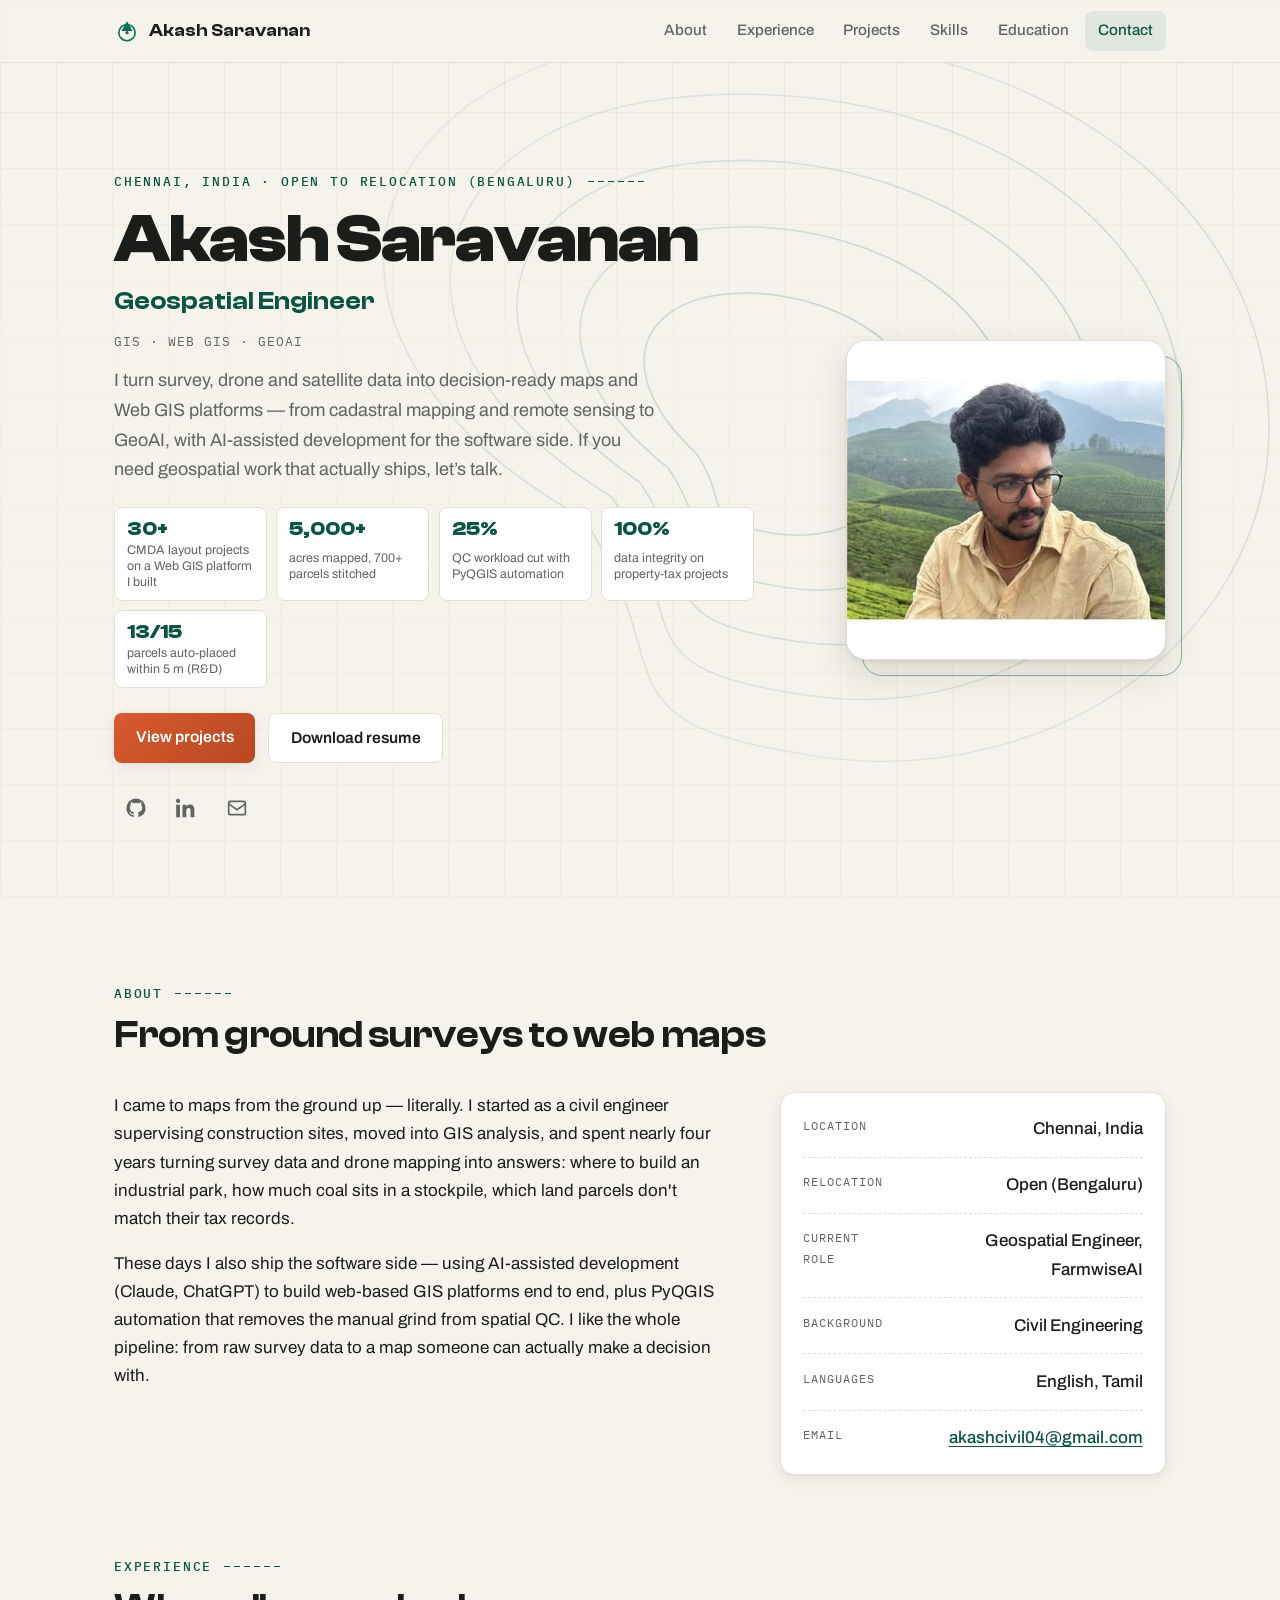
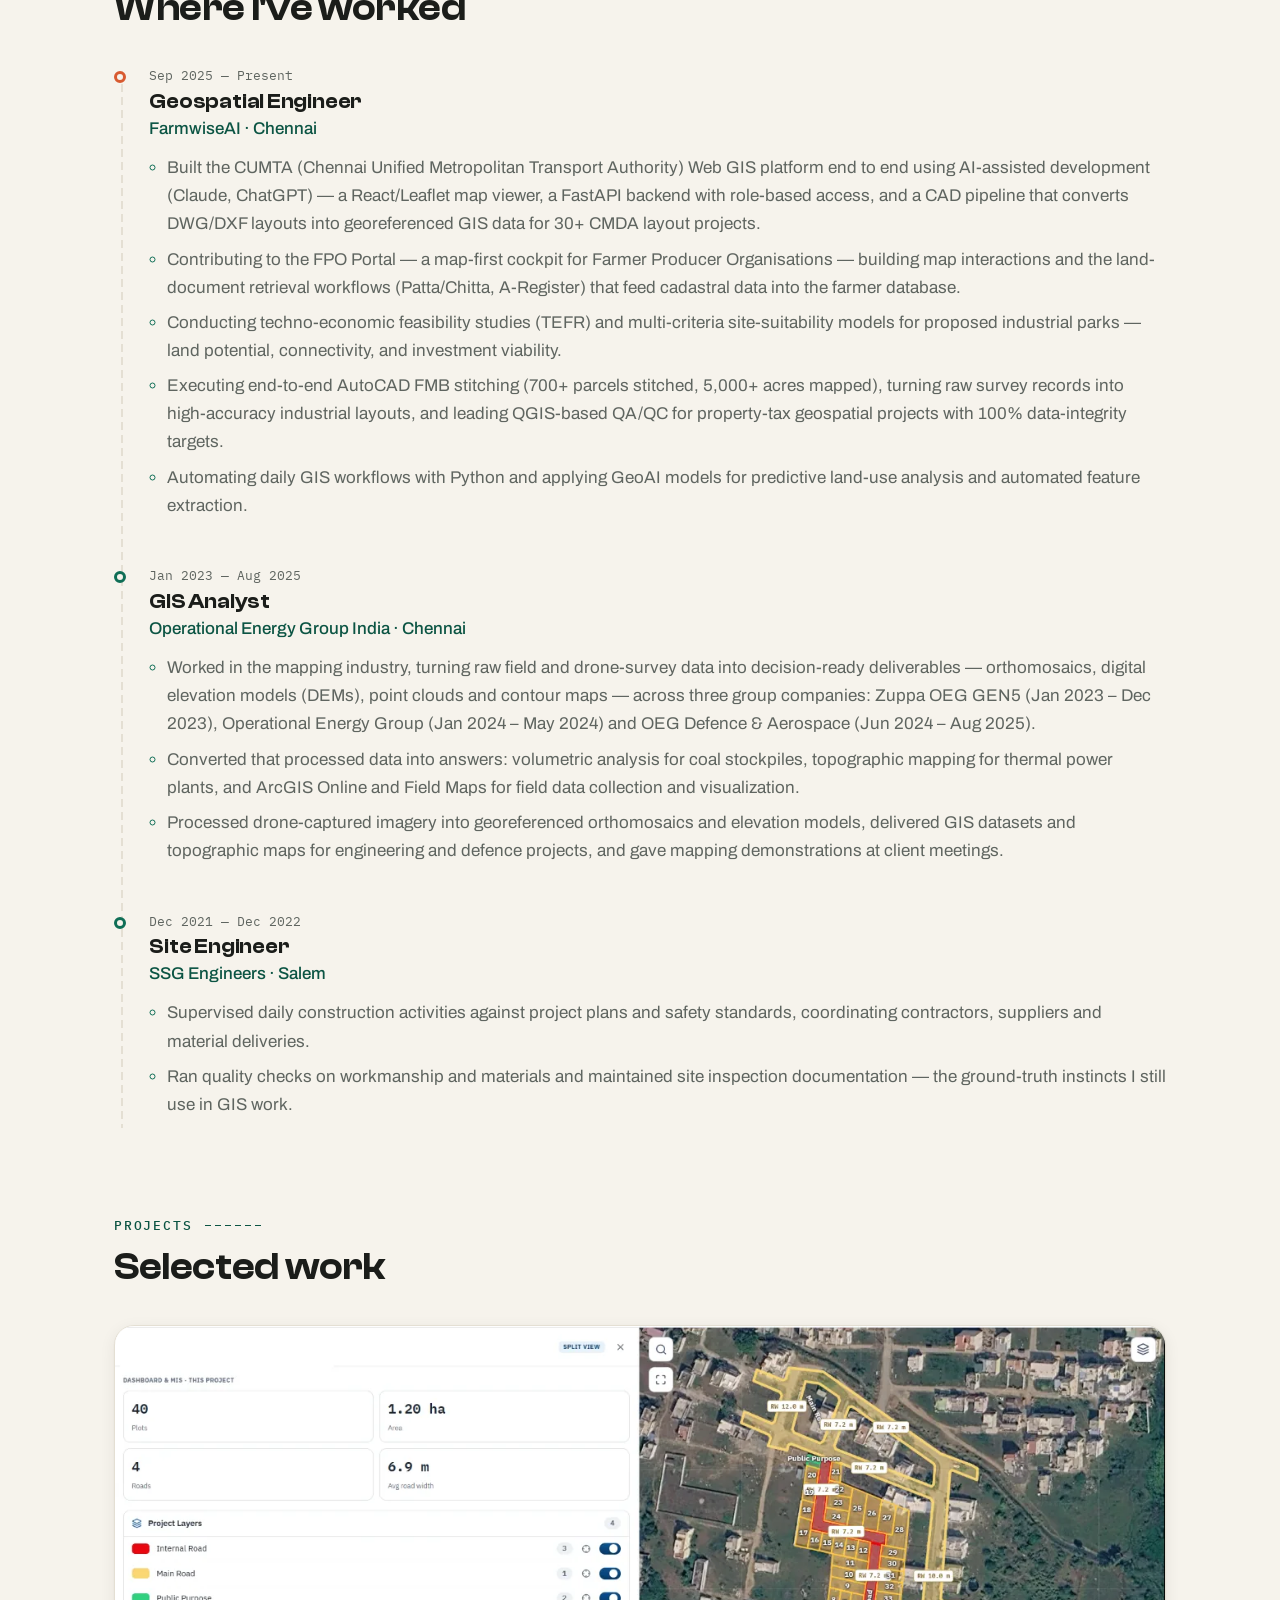
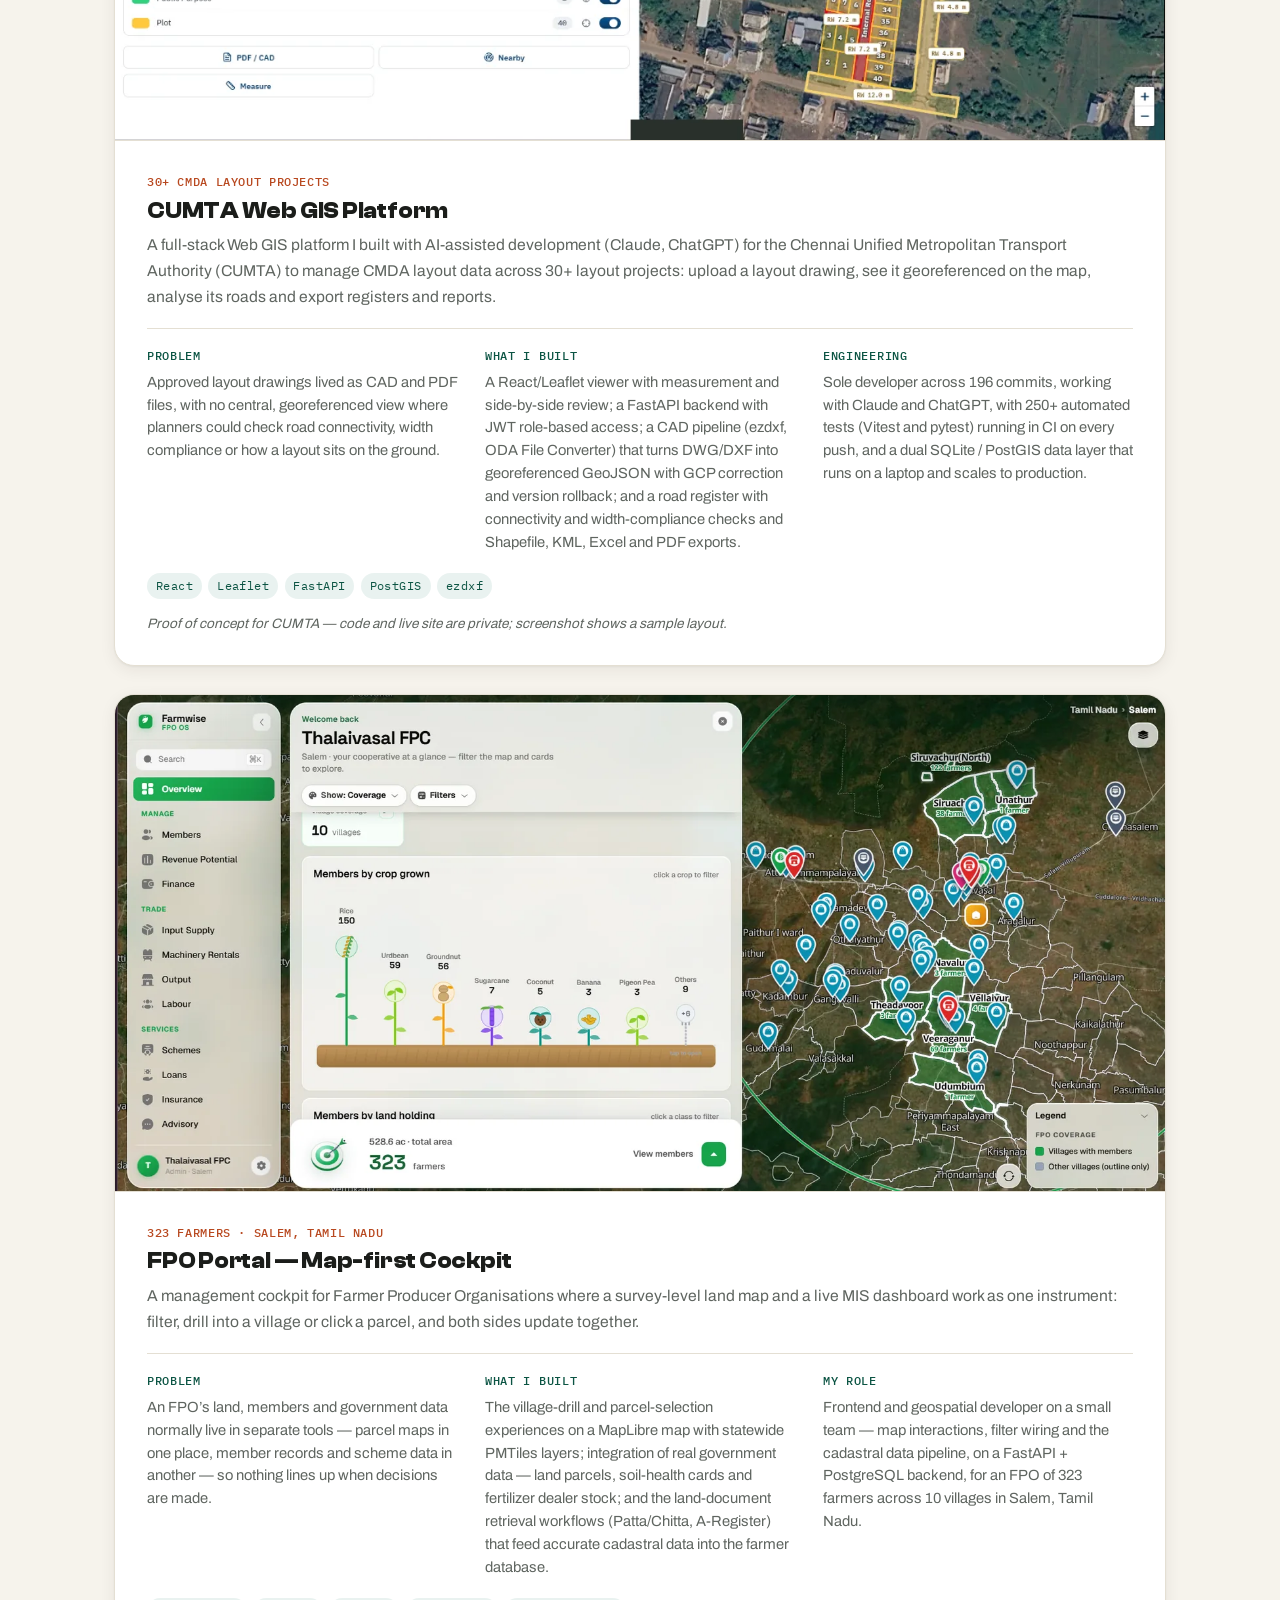
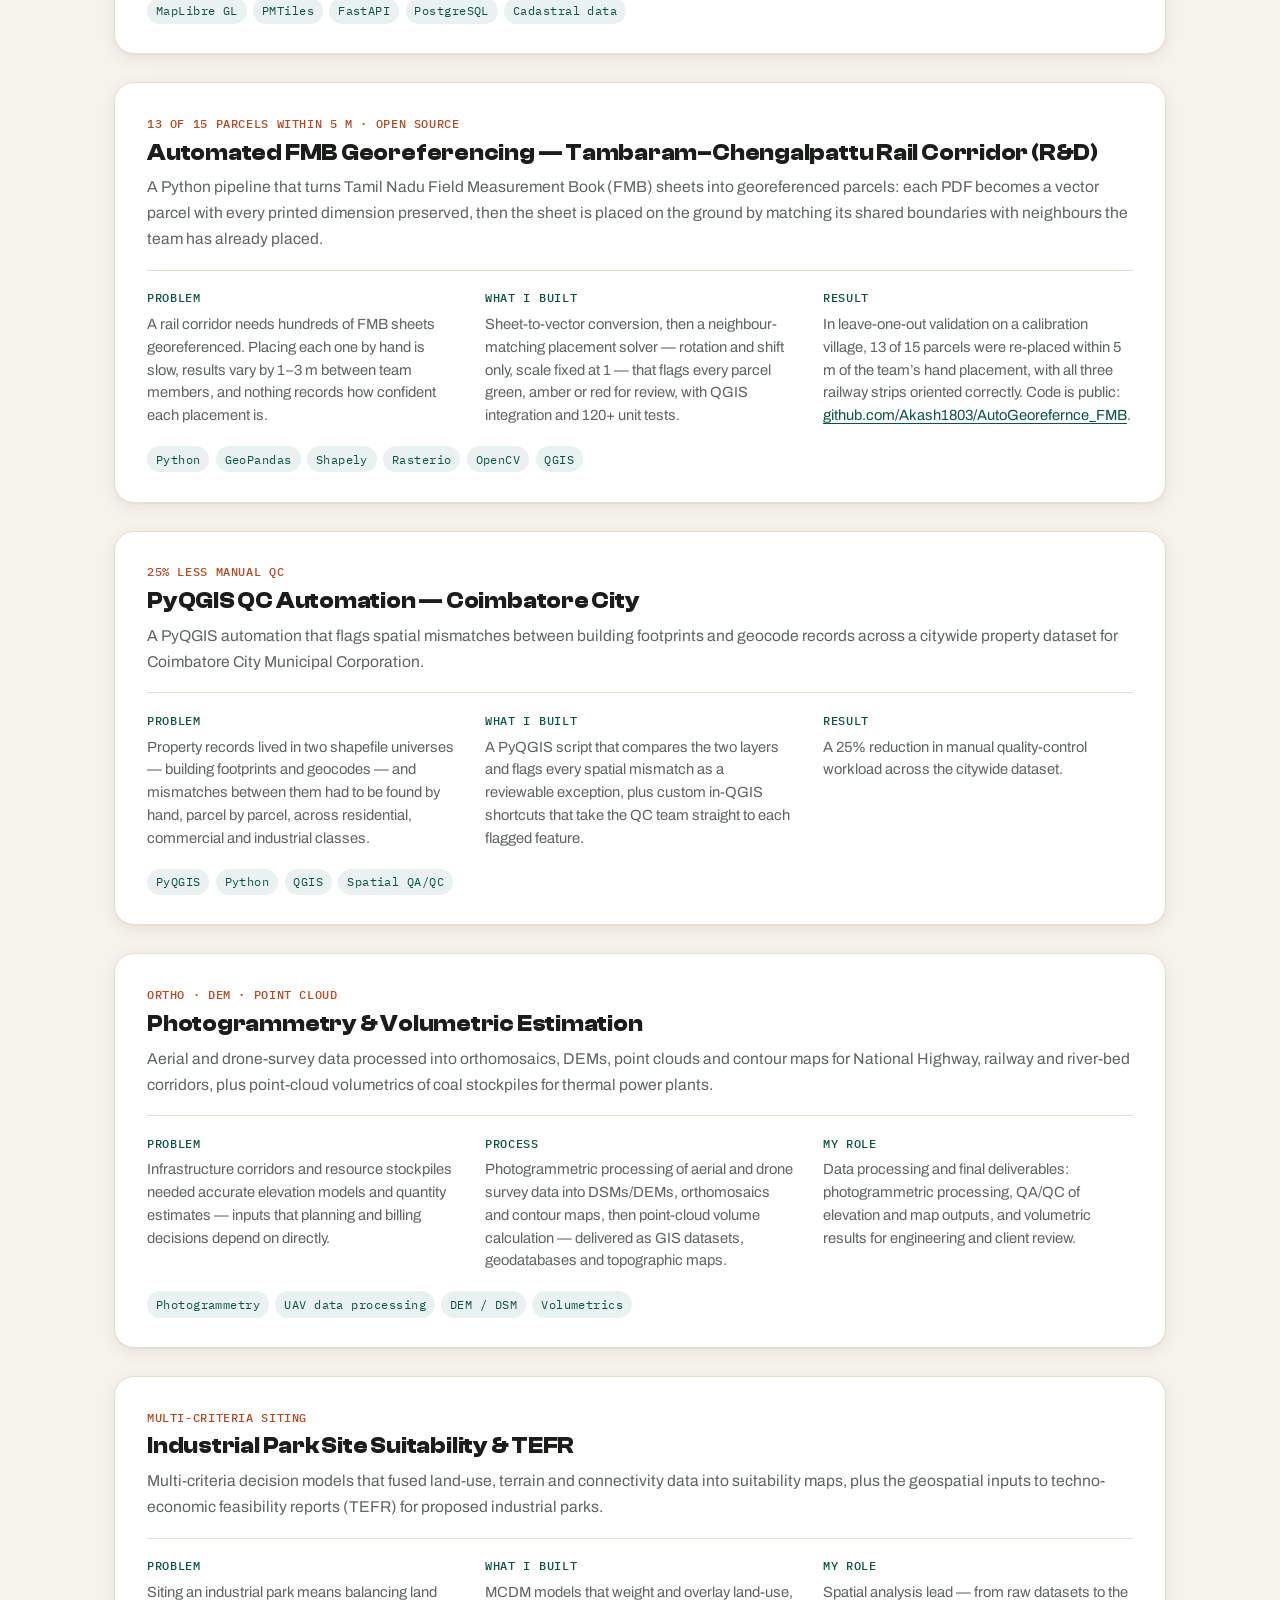
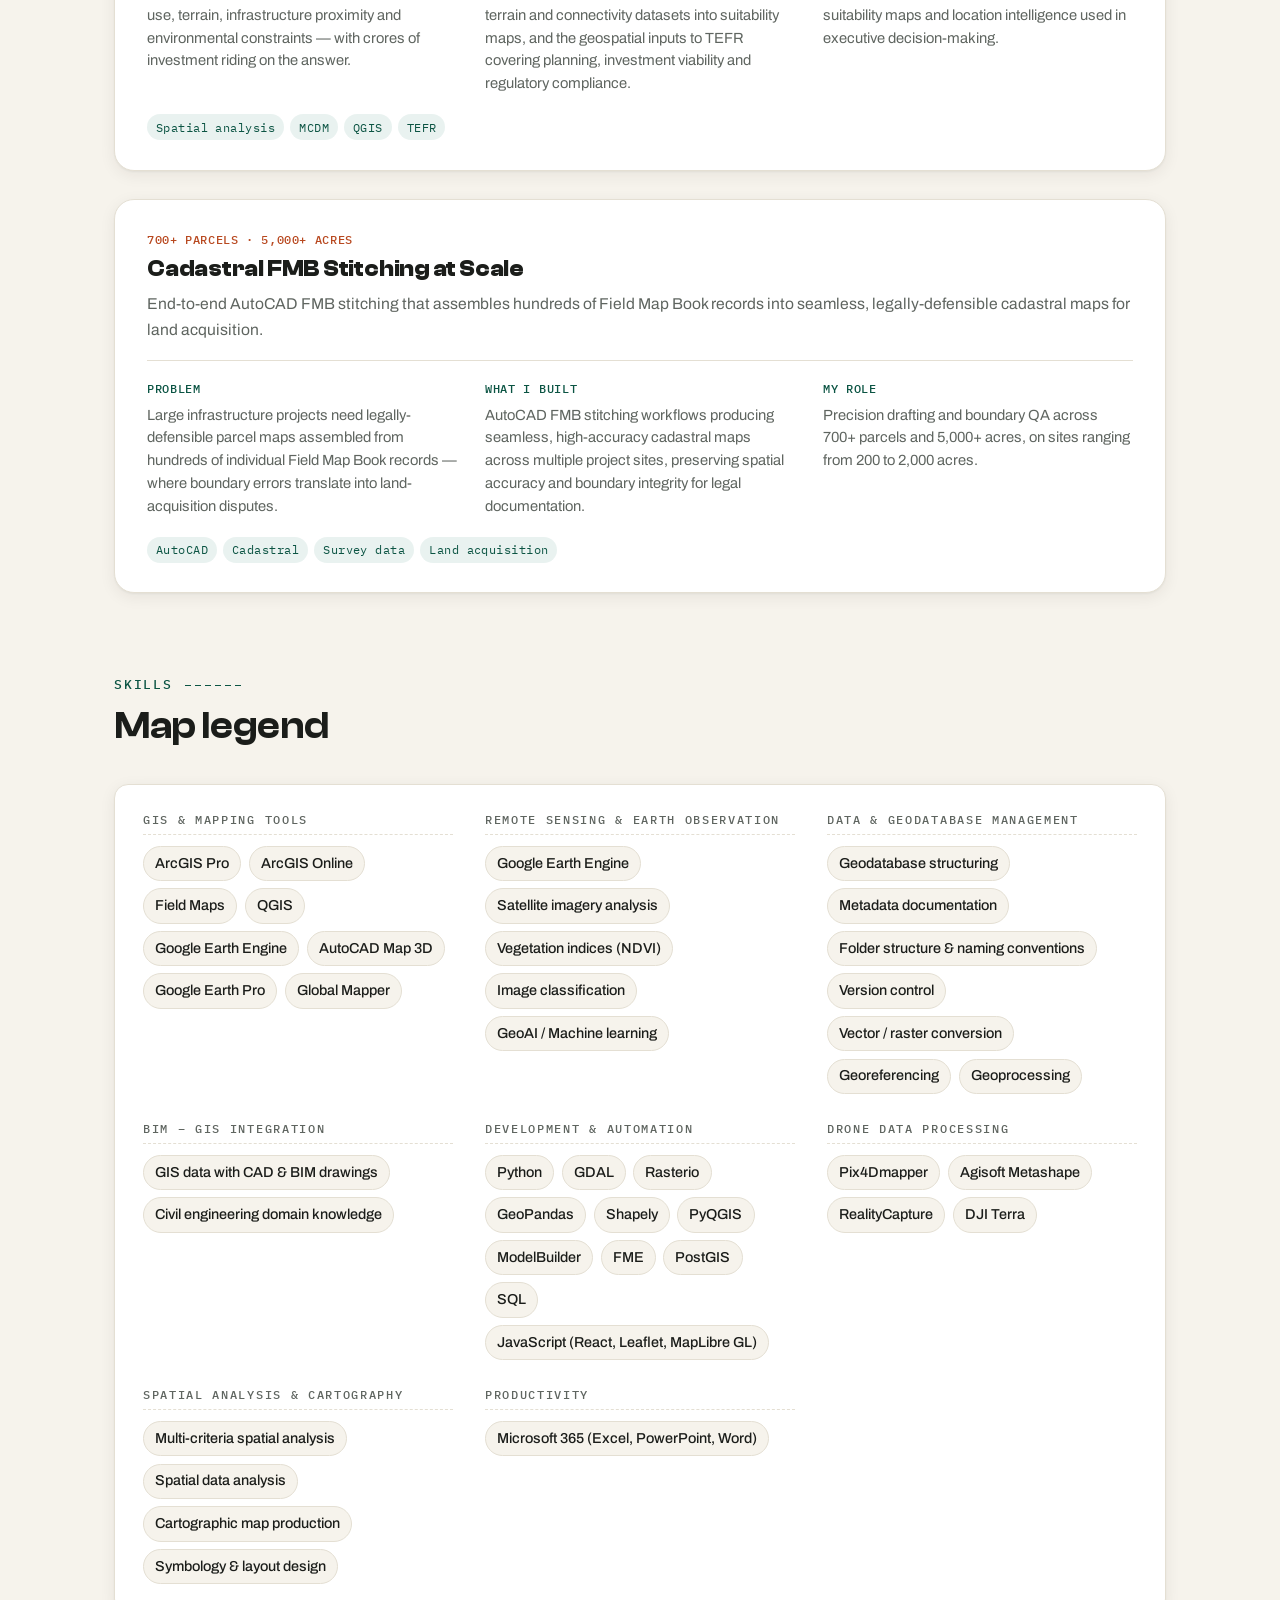
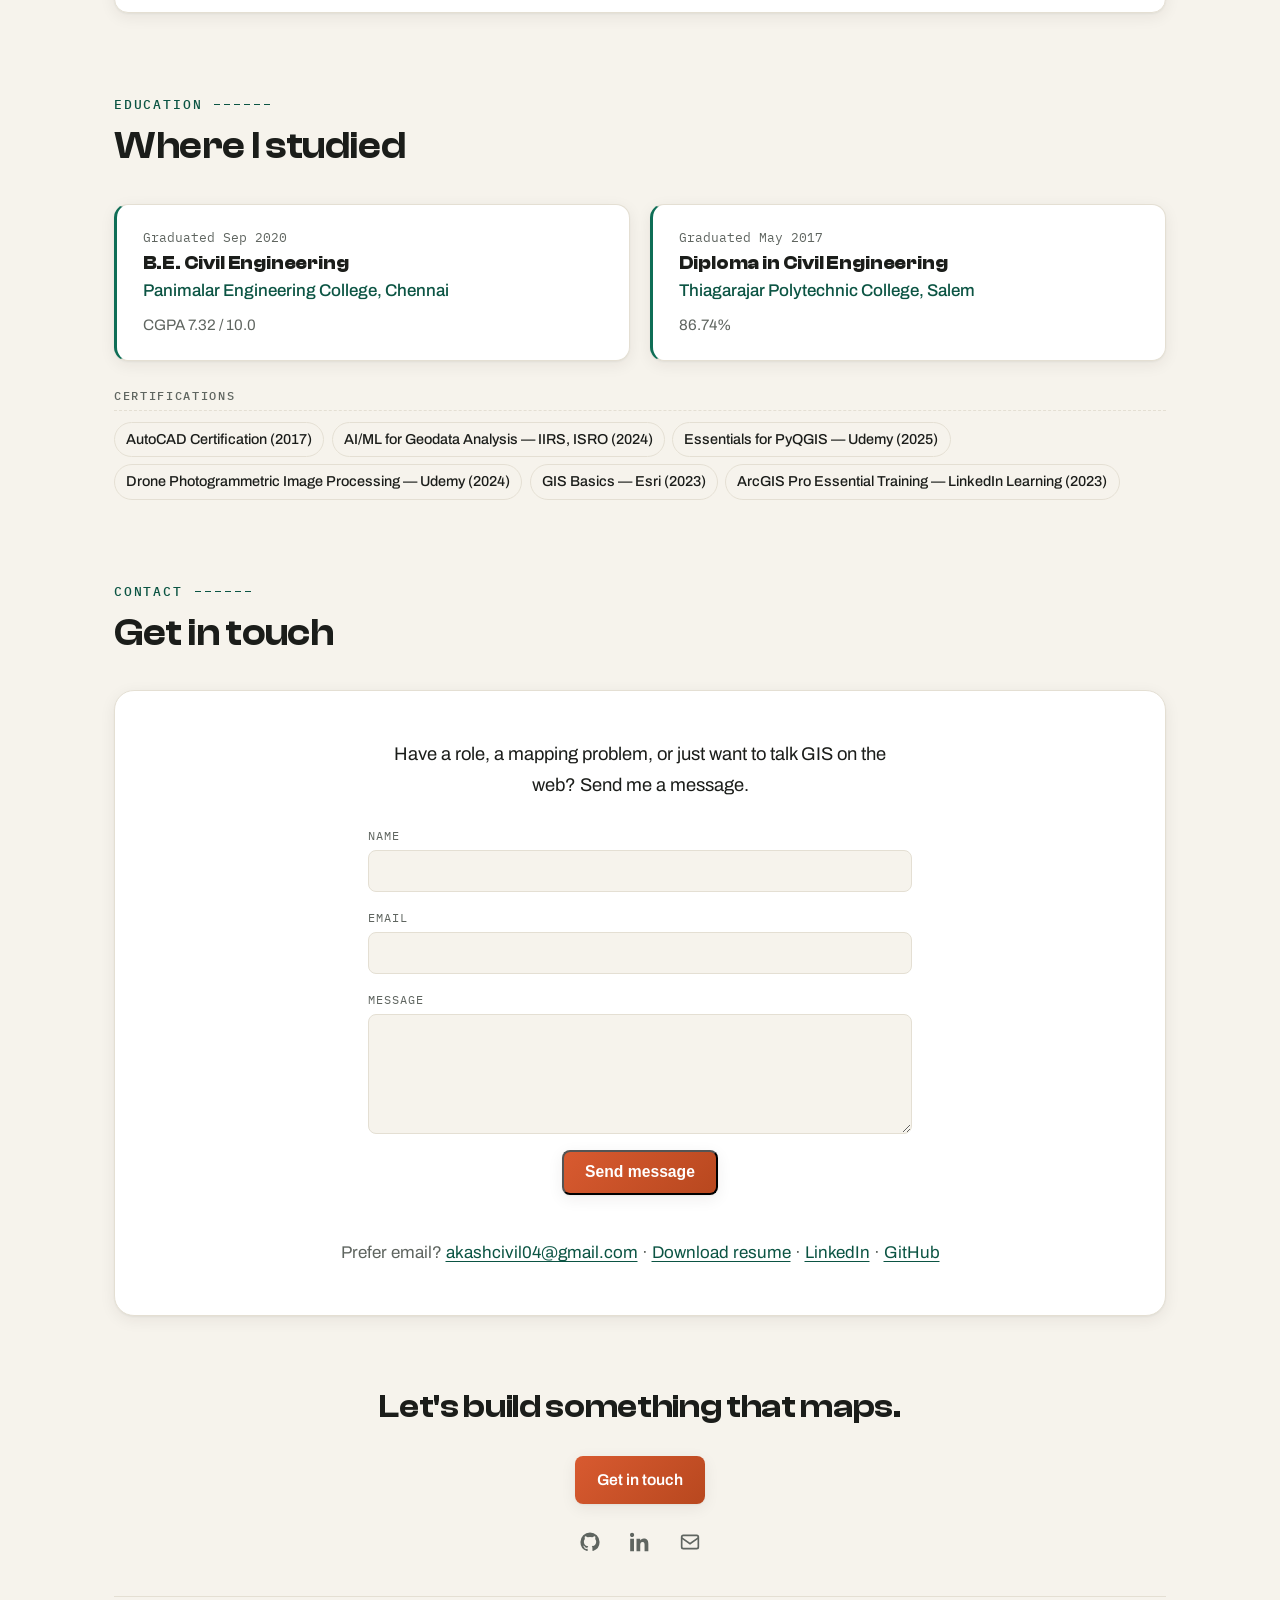
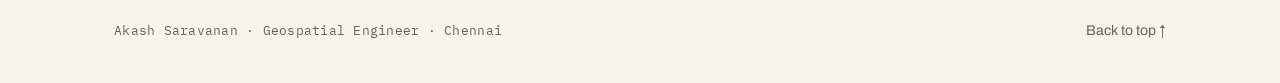
==== commit d4abb465: "profile: title line GIS · Web GIS · GeoAI; CV header links as anchor text, no repo link in Projects " ====
--- a/index.html
+++ b/index.html
@@ -11,7 +11,7 @@
   <meta property="og:locale" content="en_IN">
   <meta property="og:url" content="https://akash1803.github.io/akash-saravanan-portfolio/">
   <meta property="og:title" content="Akash Saravanan — Geospatial Engineer">
-  <meta property="og:description" content="Geospatial Engineer | GIS · Remote Sensing · Web GIS · GeoAI | Chennai, open to Bengaluru. 30+ layout projects on a Web GIS platform, 5,000+ acres mapped, 25% QC workload cut.">
+  <meta property="og:description" content="Geospatial Engineer | GIS · Web GIS · GeoAI | Chennai, open to Bengaluru. 30+ layout projects on a Web GIS platform, 5,000+ acres mapped, 25% QC workload cut.">
   <meta property="og:image" content="https://akash1803.github.io/akash-saravanan-portfolio/assets/og-image.jpg">
   <meta property="og:image:secure_url" content="https://akash1803.github.io/akash-saravanan-portfolio/assets/og-image.jpg">
   <meta property="og:image:type" content="image/jpeg">
@@ -20,11 +20,11 @@
   <meta property="og:image:alt" content="Akash Saravanan — Geospatial Engineer, Chennai, India">
   <meta name="twitter:card" content="summary_large_image">
   <meta name="twitter:title" content="Akash Saravanan — Geospatial Engineer">
-  <meta name="twitter:description" content="Geospatial Engineer | GIS · Remote Sensing · Web GIS · GeoAI | Chennai, open to Bengaluru.">
+  <meta name="twitter:description" content="Geospatial Engineer | GIS · Web GIS · GeoAI | Chennai, open to Bengaluru.">
   <meta name="twitter:image" content="https://akash1803.github.io/akash-saravanan-portfolio/assets/og-image.jpg">
   <meta name="theme-color" content="#F6F3EC">
   <link rel="icon" href="assets/favicon.svg" type="image/svg+xml">
-  <link rel="stylesheet" href="css/styles.css?v=20">
+  <link rel="stylesheet" href="css/styles.css?v=21">
   <script>
     /* Progressive reveal: hide .reveal now, but never let a slow, cached, or broken
        script leave the page blank — a failsafe reveals every section shortly after
@@ -90,7 +90,7 @@
           <p class="eyebrow">Chennai, India &middot; Open to relocation (Bengaluru)</p>
           <h1 class="hero-title">Akash Saravanan</h1>
           <p class="hero-role">Geospatial Engineer</p>
-          <p class="hero-tags">GIS &middot; Remote Sensing &middot; Web GIS &middot; GeoAI</p>
+          <p class="hero-tags">GIS &middot; Web GIS &middot; GeoAI</p>
           <p class="hero-sub">I turn survey, drone and satellite data into decision-ready maps and Web GIS platforms &mdash; from cadastral mapping and remote sensing to GeoAI, with AI-assisted development for the software side. If you need geospatial work that actually ships, let&rsquo;s talk.</p>
           <ul class="stats" aria-label="Highlights">
             <li><strong>30+</strong><span>CMDA layout projects on a Web GIS platform I built</span></li>
@@ -101,7 +101,7 @@
           </ul>
           <div class="cta-row">
             <a class="btn btn-primary" href="#projects">View projects</a>
-            <a class="btn btn-ghost" href="assets/resume.pdf?v=4" download="Akash-Saravanan-CV.pdf">Download resume</a>
+            <a class="btn btn-ghost" href="assets/resume.pdf?v=6" download="Akash-Saravanan-CV.pdf">Download resume</a>
           </div>
           <ul class="socials" aria-label="Profiles">
             <li><a href="https://github.com/Akash1803" target="_blank" rel="noopener noreferrer" aria-label="GitHub"><svg viewBox="0 0 24 24" width="20" height="20" fill="currentColor" aria-hidden="true"><path d="M12 .5A11.5 11.5 0 0 0 .5 12a11.5 11.5 0 0 0 7.86 10.93c.58.1.79-.25.79-.56v-2.17c-3.2.7-3.87-1.38-3.87-1.38-.53-1.33-1.28-1.69-1.28-1.69-1.04-.71.08-.7.08-.7 1.15.08 1.76 1.19 1.76 1.19 1.03 1.75 2.69 1.25 3.34.95.1-.74.4-1.25.72-1.53-2.55-.29-5.23-1.28-5.23-5.68 0-1.26.45-2.28 1.19-3.09-.12-.29-.52-1.46.11-3.05 0 0 .97-.31 3.17 1.18a11 11 0 0 1 5.78 0c2.2-1.49 3.16-1.18 3.16-1.18.64 1.59.24 2.76.12 3.05.74.81 1.19 1.83 1.19 3.09 0 4.41-2.69 5.38-5.25 5.67.41.35.77 1.04.77 2.1v3.11c0 .31.2.67.8.56A11.5 11.5 0 0 0 23.5 12 11.5 11.5 0 0 0 12 .5Z"/></svg></a></li>
@@ -401,7 +401,7 @@
           <button class="btn btn-primary" type="submit">Send message</button>
           <p class="form-status" id="formStatus" role="status" aria-live="polite"></p>
         </form>
-        <p class="contact-alt">Prefer email? <a href="mailto:akashcivil04@gmail.com">akashcivil04@gmail.com</a> &middot; <a href="assets/resume.pdf?v=4" download="Akash-Saravanan-CV.pdf">Download resume</a> &middot; <a href="https://www.linkedin.com/in/akash-geospatial/" target="_blank" rel="noopener noreferrer">LinkedIn</a> &middot; <a href="https://github.com/Akash1803" target="_blank" rel="noopener noreferrer">GitHub</a></p>
+        <p class="contact-alt">Prefer email? <a href="mailto:akashcivil04@gmail.com">akashcivil04@gmail.com</a> &middot; <a href="assets/resume.pdf?v=6" download="Akash-Saravanan-CV.pdf">Download resume</a> &middot; <a href="https://www.linkedin.com/in/akash-geospatial/" target="_blank" rel="noopener noreferrer">LinkedIn</a> &middot; <a href="https://github.com/Akash1803" target="_blank" rel="noopener noreferrer">GitHub</a></p>
       </div>
     </section>
     <!-- /CONTACT -->
--- a/css/styles.css
+++ b/css/styles.css
@@ -198,6 +198,7 @@
 .hero-copy { min-width: 0; }
 .stats { list-style: none; margin: 1.4rem 0 0; padding: 0; display: grid; grid-template-columns: repeat(auto-fit, minmax(min(150px, 100%), 1fr)); gap: .6rem; max-width: 40rem; }
 @media (max-width: 480px) { .stats { grid-template-columns: 1fr 1fr; } }
+@media (max-width: 480px) { .hero .eyebrow::after { display: none; } }
 .stats li { background: var(--surface); border: 1px solid var(--line); border-radius: var(--r-s); padding: .6rem .75rem; display: grid; gap: .1rem; }
 .stats strong { font-family: var(--font-display); font-size: 1.25rem; color: var(--accent-ink); line-height: 1.1; }
 .stats span { font-size: .78rem; color: var(--muted); line-height: 1.3; }
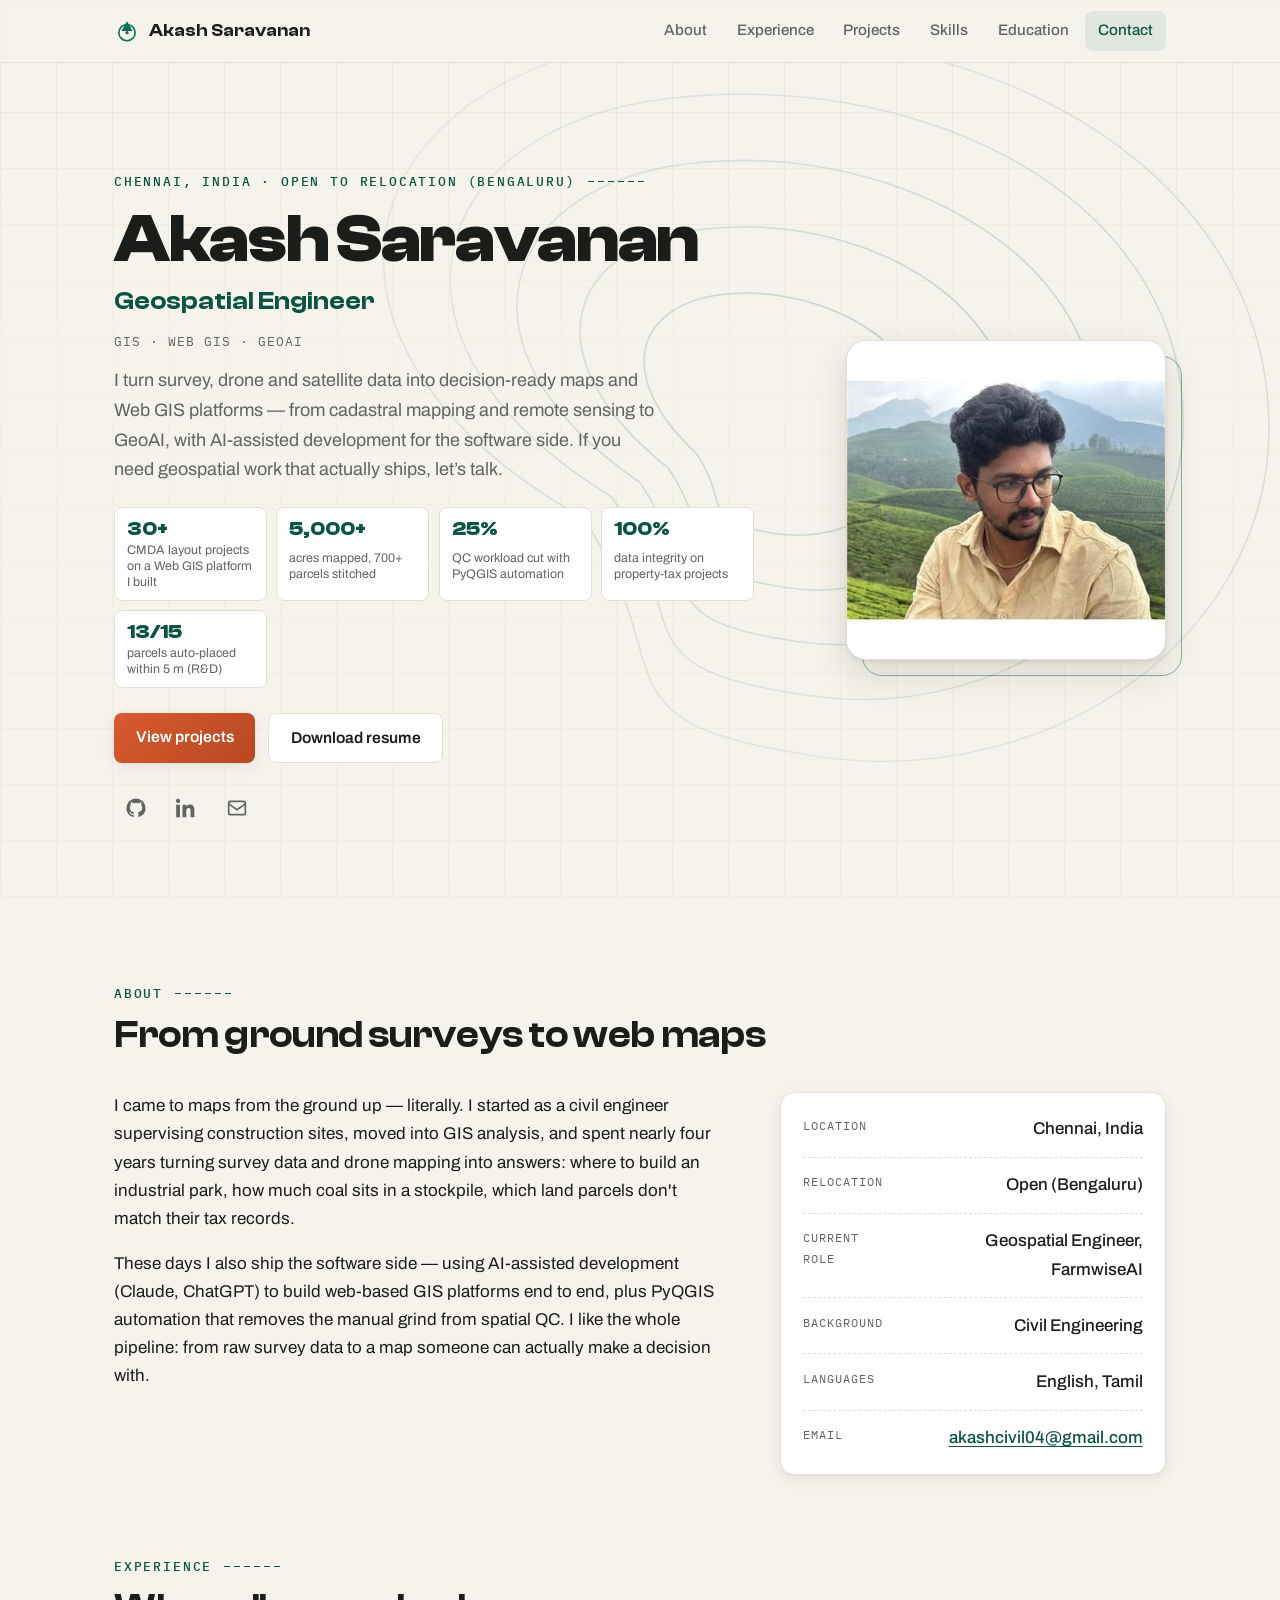
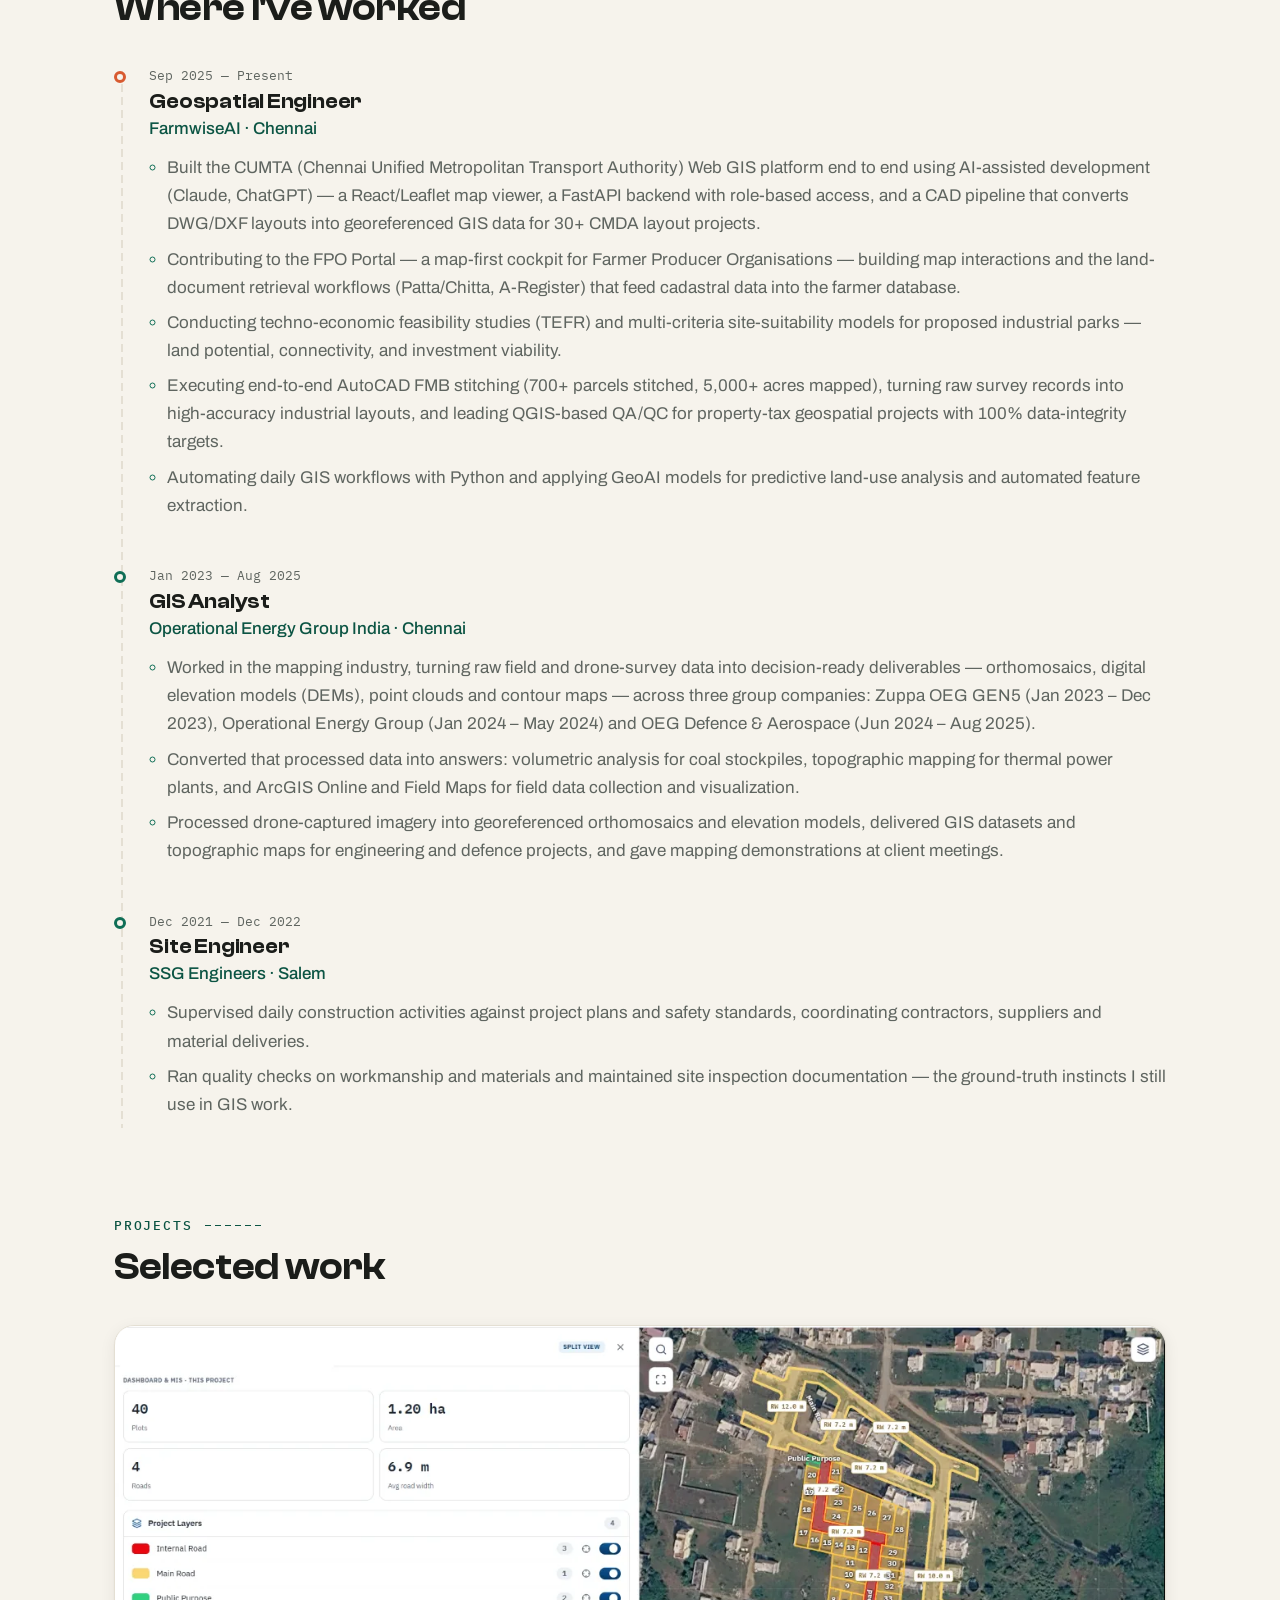
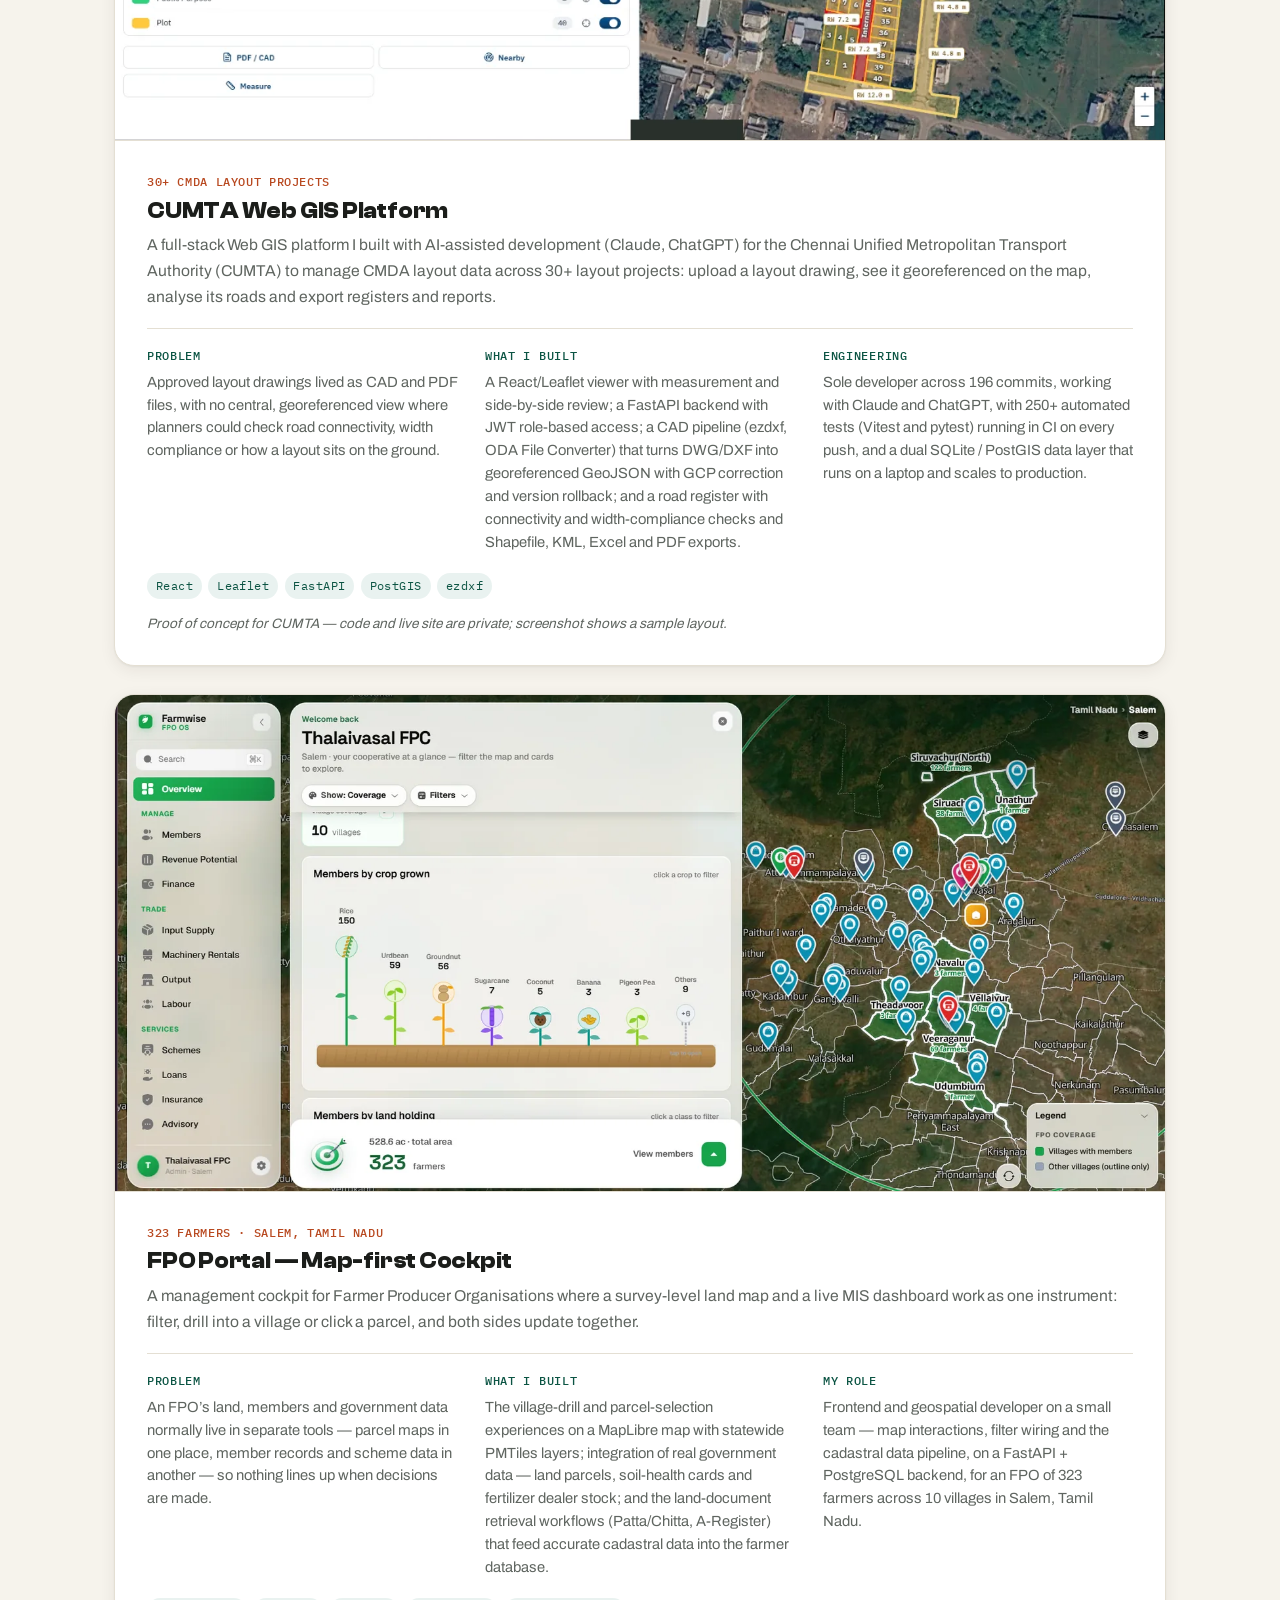
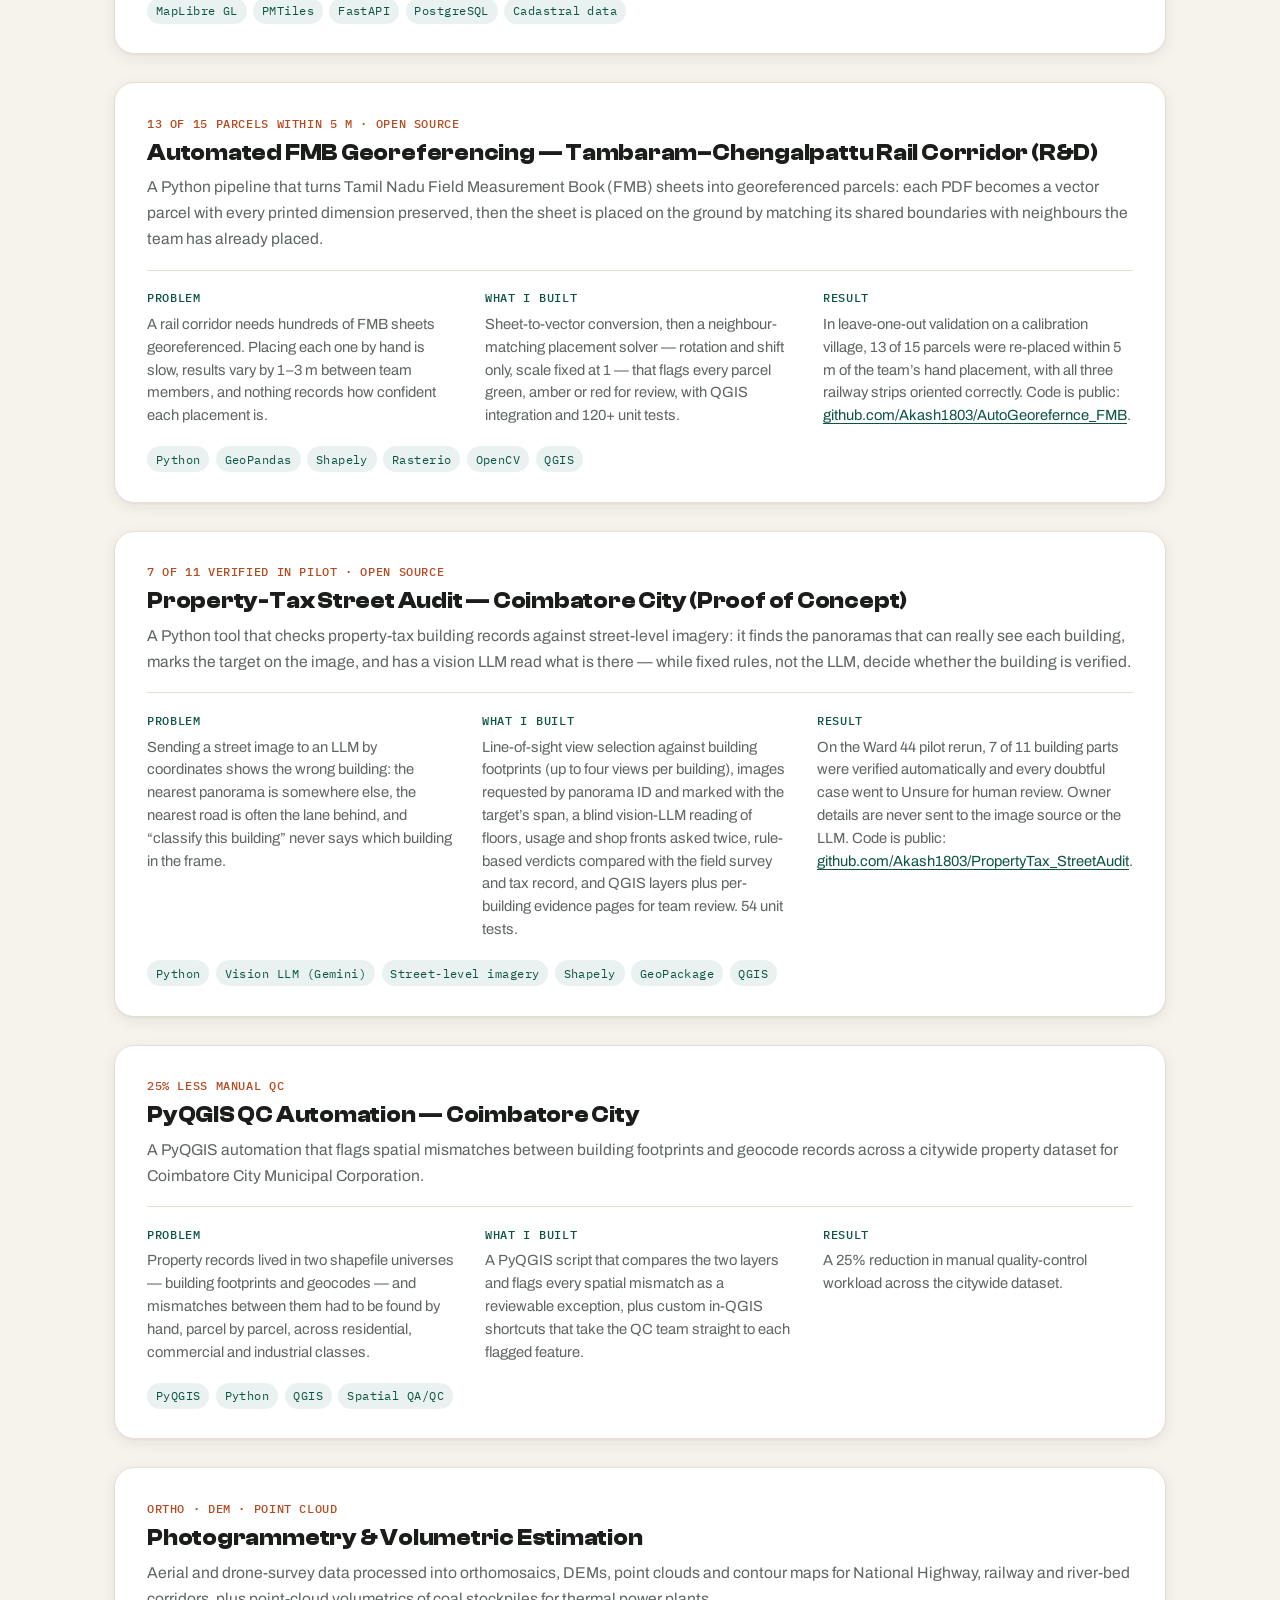
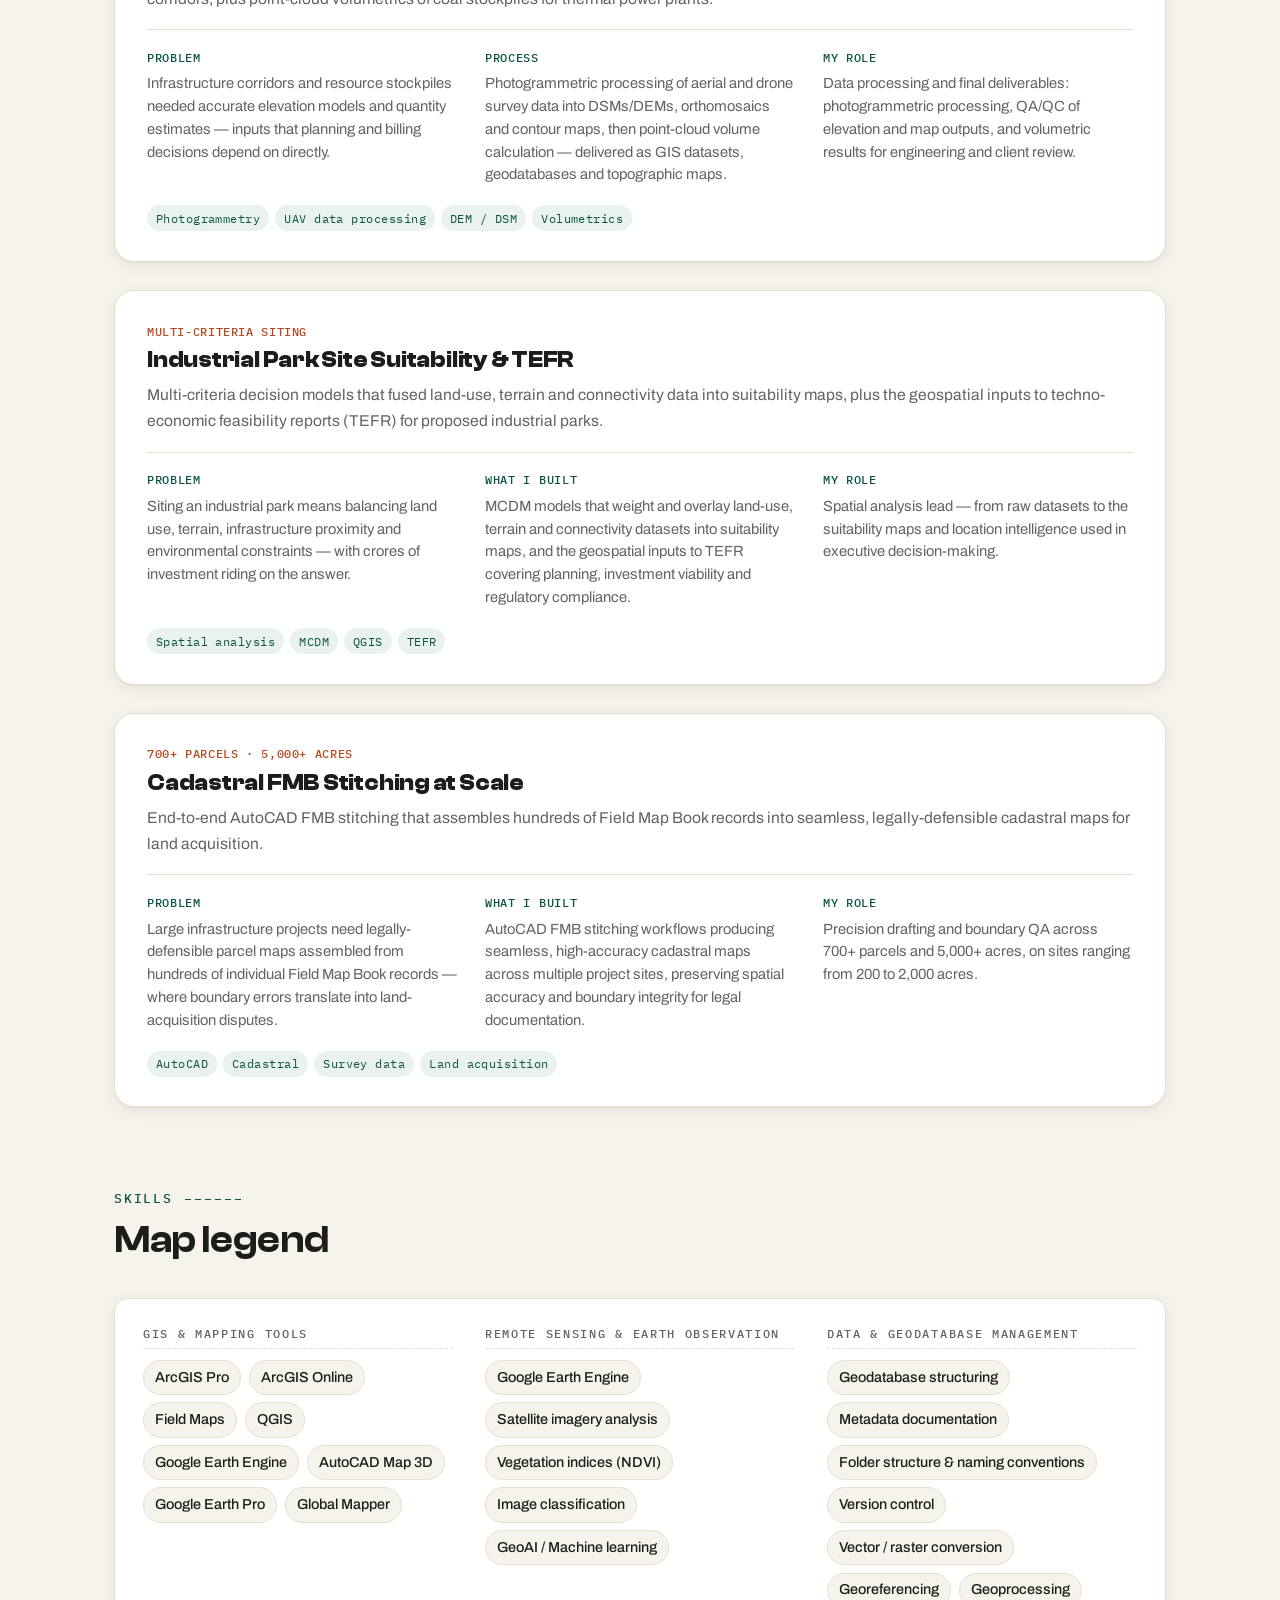
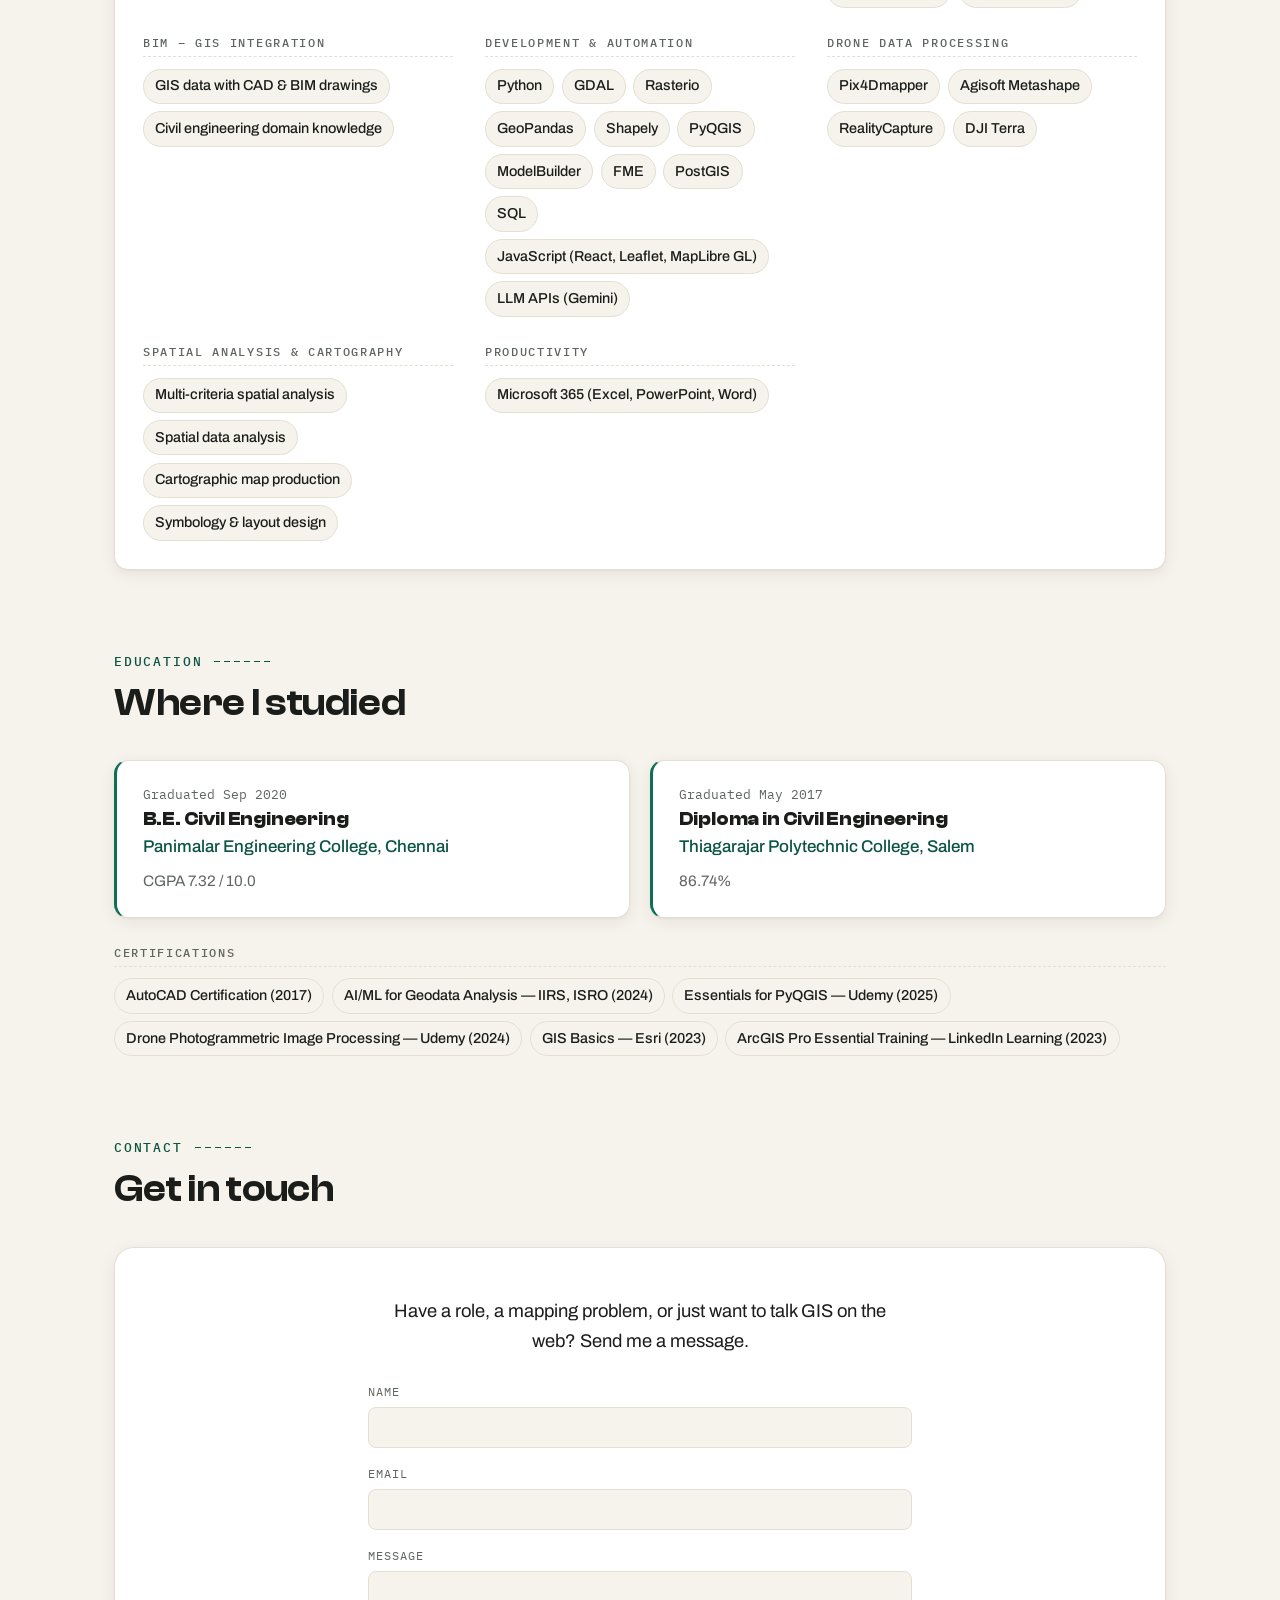
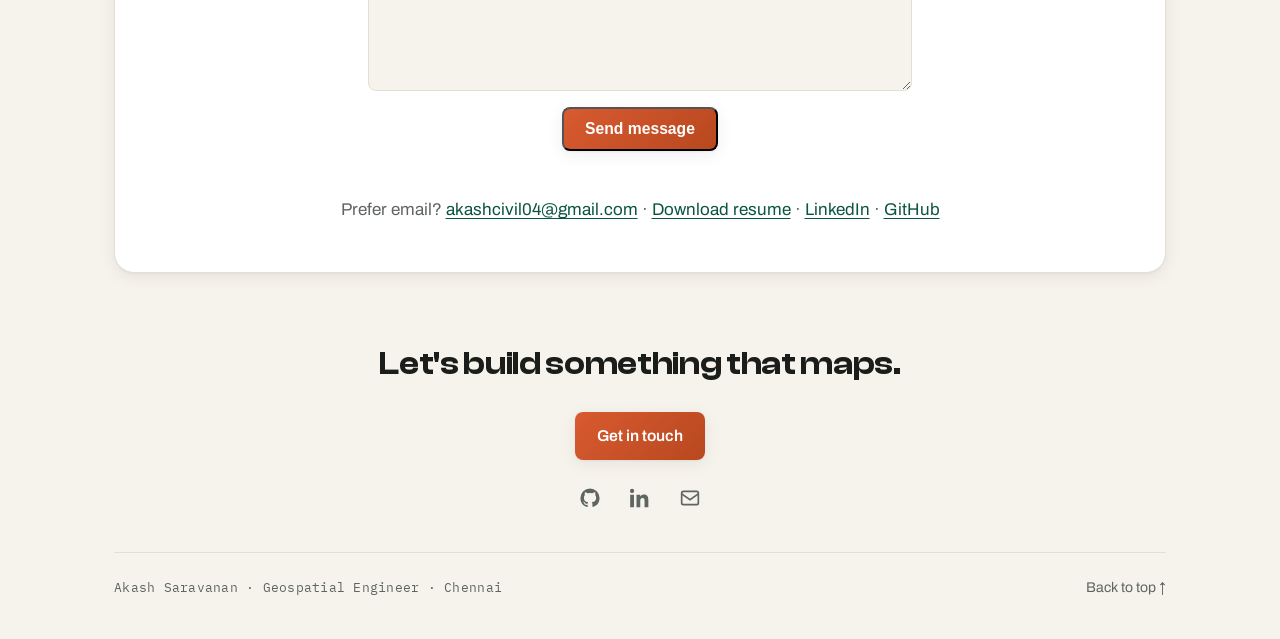
==== commit dc43be91: "projects: add Property-Tax Street Audit (street-level imagery + vision LLM + rule-based verdicts); L" ====
--- a/index.html
+++ b/index.html
@@ -101,7 +101,7 @@
           </ul>
           <div class="cta-row">
             <a class="btn btn-primary" href="#projects">View projects</a>
-            <a class="btn btn-ghost" href="assets/resume.pdf?v=6" download="Akash-Saravanan-CV.pdf">Download resume</a>
+            <a class="btn btn-ghost" href="assets/resume.pdf?v=7" download="Akash-Saravanan-CV.pdf">Download resume</a>
           </div>
           <ul class="socials" aria-label="Profiles">
             <li><a href="https://github.com/Akash1803" target="_blank" rel="noopener noreferrer" aria-label="GitHub"><svg viewBox="0 0 24 24" width="20" height="20" fill="currentColor" aria-hidden="true"><path d="M12 .5A11.5 11.5 0 0 0 .5 12a11.5 11.5 0 0 0 7.86 10.93c.58.1.79-.25.79-.56v-2.17c-3.2.7-3.87-1.38-3.87-1.38-.53-1.33-1.28-1.69-1.28-1.69-1.04-.71.08-.7.08-.7 1.15.08 1.76 1.19 1.76 1.19 1.03 1.75 2.69 1.25 3.34.95.1-.74.4-1.25.72-1.53-2.55-.29-5.23-1.28-5.23-5.68 0-1.26.45-2.28 1.19-3.09-.12-.29-.52-1.46.11-3.05 0 0 .97-.31 3.17 1.18a11 11 0 0 1 5.78 0c2.2-1.49 3.16-1.18 3.16-1.18.64 1.59.24 2.76.12 3.05.74.81 1.19 1.83 1.19 3.09 0 4.41-2.69 5.38-5.25 5.67.41.35.77 1.04.77 2.1v3.11c0 .31.2.67.8.56A11.5 11.5 0 0 0 23.5 12 11.5 11.5 0 0 0 12 .5Z"/></svg></a></li>
@@ -239,6 +239,19 @@
           </div>
         </article>
         <article class="show-row text-only">
+          <div class="show-body">
+            <p class="show-metric">7 of 11 verified in pilot &middot; open source</p>
+            <h3 class="show-name">Property-Tax Street Audit &mdash; Coimbatore City (Proof of Concept)</h3>
+            <p class="show-desc">A Python tool that checks property-tax building records against street-level imagery: it finds the panoramas that can really see each building, marks the target on the image, and has a vision LLM read what is there &mdash; while fixed rules, not the LLM, decide whether the building is verified.</p>
+            <div class="show-blocks">
+              <div class="show-block"><h4>Problem</h4><p>Sending a street image to an LLM by coordinates shows the wrong building: the nearest panorama is somewhere else, the nearest road is often the lane behind, and &ldquo;classify this building&rdquo; never says which building in the frame.</p></div>
+              <div class="show-block"><h4>What I built</h4><p>Line-of-sight view selection against building footprints (up to four views per building), images requested by panorama ID and marked with the target&rsquo;s span, a blind vision-LLM reading of floors, usage and shop fronts asked twice, rule-based verdicts compared with the field survey and tax record, and QGIS layers plus per-building evidence pages for team review. 54 unit tests.</p></div>
+              <div class="show-block"><h4>Result</h4><p>On the Ward 44 pilot rerun, 7 of 11 building parts were verified automatically and every doubtful case went to Unsure for human review. Owner details are never sent to the image source or the LLM. Code is public: <a href="https://github.com/Akash1803/PropertyTax_StreetAudit" target="_blank" rel="noopener noreferrer">github.com/Akash1803/PropertyTax_StreetAudit</a>.</p></div>
+            </div>
+            <div class="tags"><span class="tag">Python</span><span class="tag">Vision LLM (Gemini)</span><span class="tag">Street-level imagery</span><span class="tag">Shapely</span><span class="tag">GeoPackage</span><span class="tag">QGIS</span></div>
+          </div>
+        </article>
+        <article class="show-row text-only">
           <!-- IMAGE-SLOT pyqgis-qc: when the screenshot arrives, add
                <div class="show-visual"><img class="show-art" src="assets/projects/pyqgis-qc.webp" alt="PyQGIS QC Automation — Coimbatore City screenshot"></div>
                as the first child of this article and change the class "text-only" to "featured". -->
@@ -330,7 +343,7 @@
         </div>
         <div class="legend-group">
           <h3>Development &amp; Automation</h3>
-          <ul class="chips"><li class="chip">Python</li><li class="chip">GDAL</li><li class="chip">Rasterio</li><li class="chip">GeoPandas</li><li class="chip">Shapely</li><li class="chip">PyQGIS</li><li class="chip">ModelBuilder</li><li class="chip">FME</li><li class="chip">PostGIS</li><li class="chip">SQL</li><li class="chip">JavaScript (React, Leaflet, MapLibre GL)</li></ul>
+          <ul class="chips"><li class="chip">Python</li><li class="chip">GDAL</li><li class="chip">Rasterio</li><li class="chip">GeoPandas</li><li class="chip">Shapely</li><li class="chip">PyQGIS</li><li class="chip">ModelBuilder</li><li class="chip">FME</li><li class="chip">PostGIS</li><li class="chip">SQL</li><li class="chip">JavaScript (React, Leaflet, MapLibre GL)</li><li class="chip">LLM APIs (Gemini)</li></ul>
         </div>
         <div class="legend-group">
           <h3>Drone Data Processing</h3>
@@ -401,7 +414,7 @@
           <button class="btn btn-primary" type="submit">Send message</button>
           <p class="form-status" id="formStatus" role="status" aria-live="polite"></p>
         </form>
-        <p class="contact-alt">Prefer email? <a href="mailto:akashcivil04@gmail.com">akashcivil04@gmail.com</a> &middot; <a href="assets/resume.pdf?v=6" download="Akash-Saravanan-CV.pdf">Download resume</a> &middot; <a href="https://www.linkedin.com/in/akash-geospatial/" target="_blank" rel="noopener noreferrer">LinkedIn</a> &middot; <a href="https://github.com/Akash1803" target="_blank" rel="noopener noreferrer">GitHub</a></p>
+        <p class="contact-alt">Prefer email? <a href="mailto:akashcivil04@gmail.com">akashcivil04@gmail.com</a> &middot; <a href="assets/resume.pdf?v=7" download="Akash-Saravanan-CV.pdf">Download resume</a> &middot; <a href="https://www.linkedin.com/in/akash-geospatial/" target="_blank" rel="noopener noreferrer">LinkedIn</a> &middot; <a href="https://github.com/Akash1803" target="_blank" rel="noopener noreferrer">GitHub</a></p>
       </div>
     </section>
     <!-- /CONTACT -->
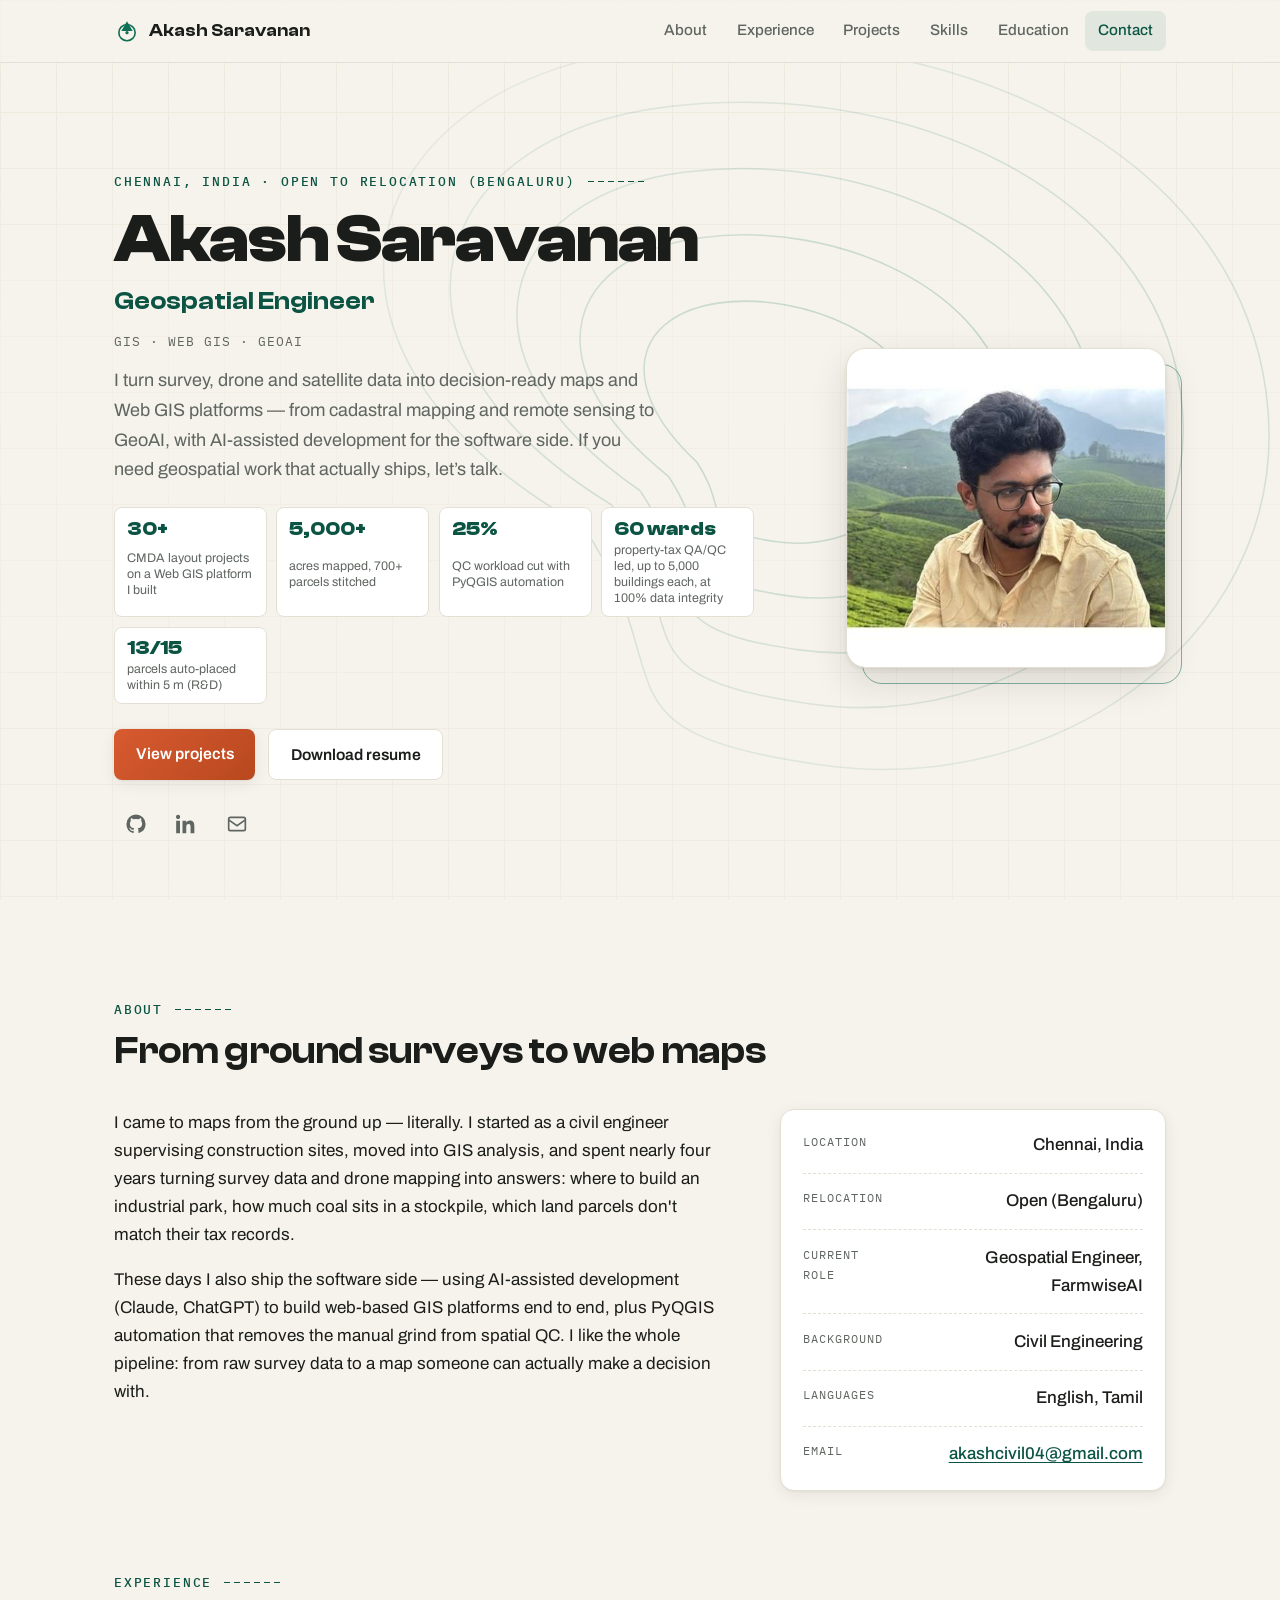
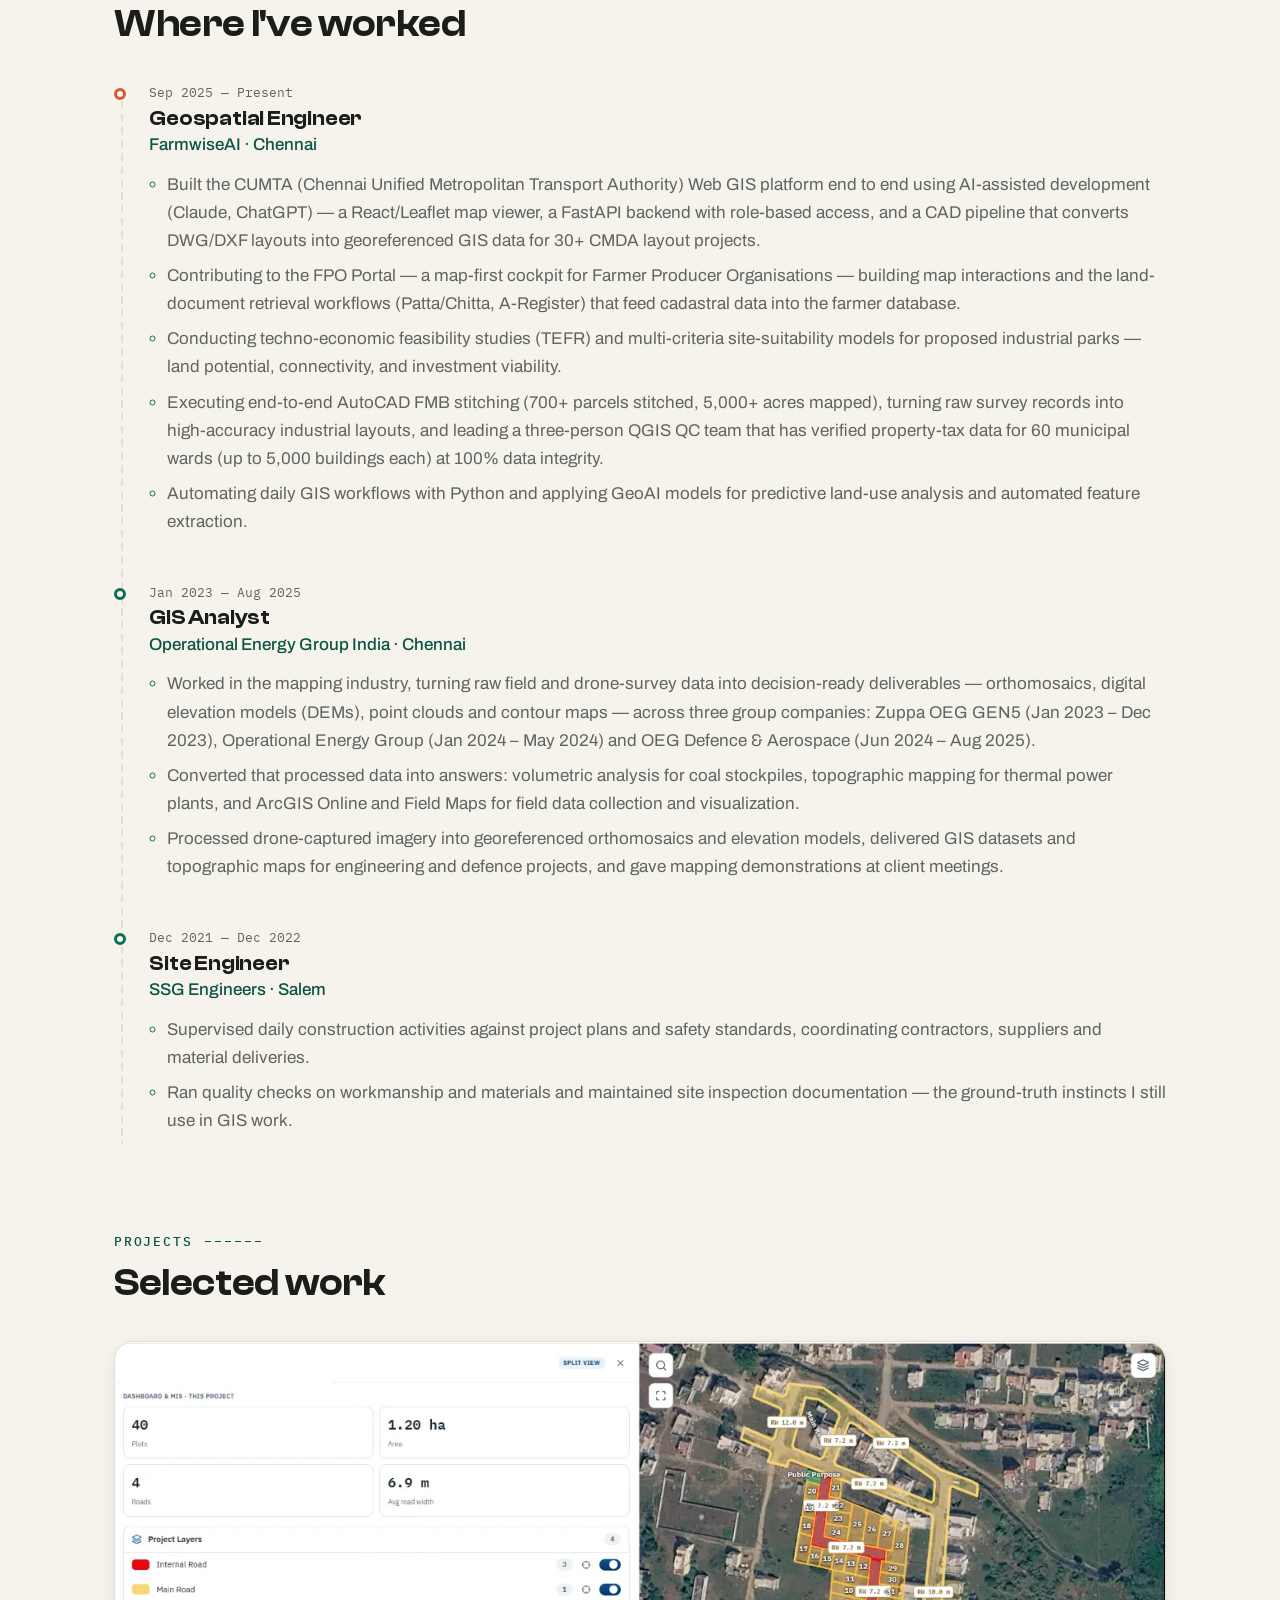
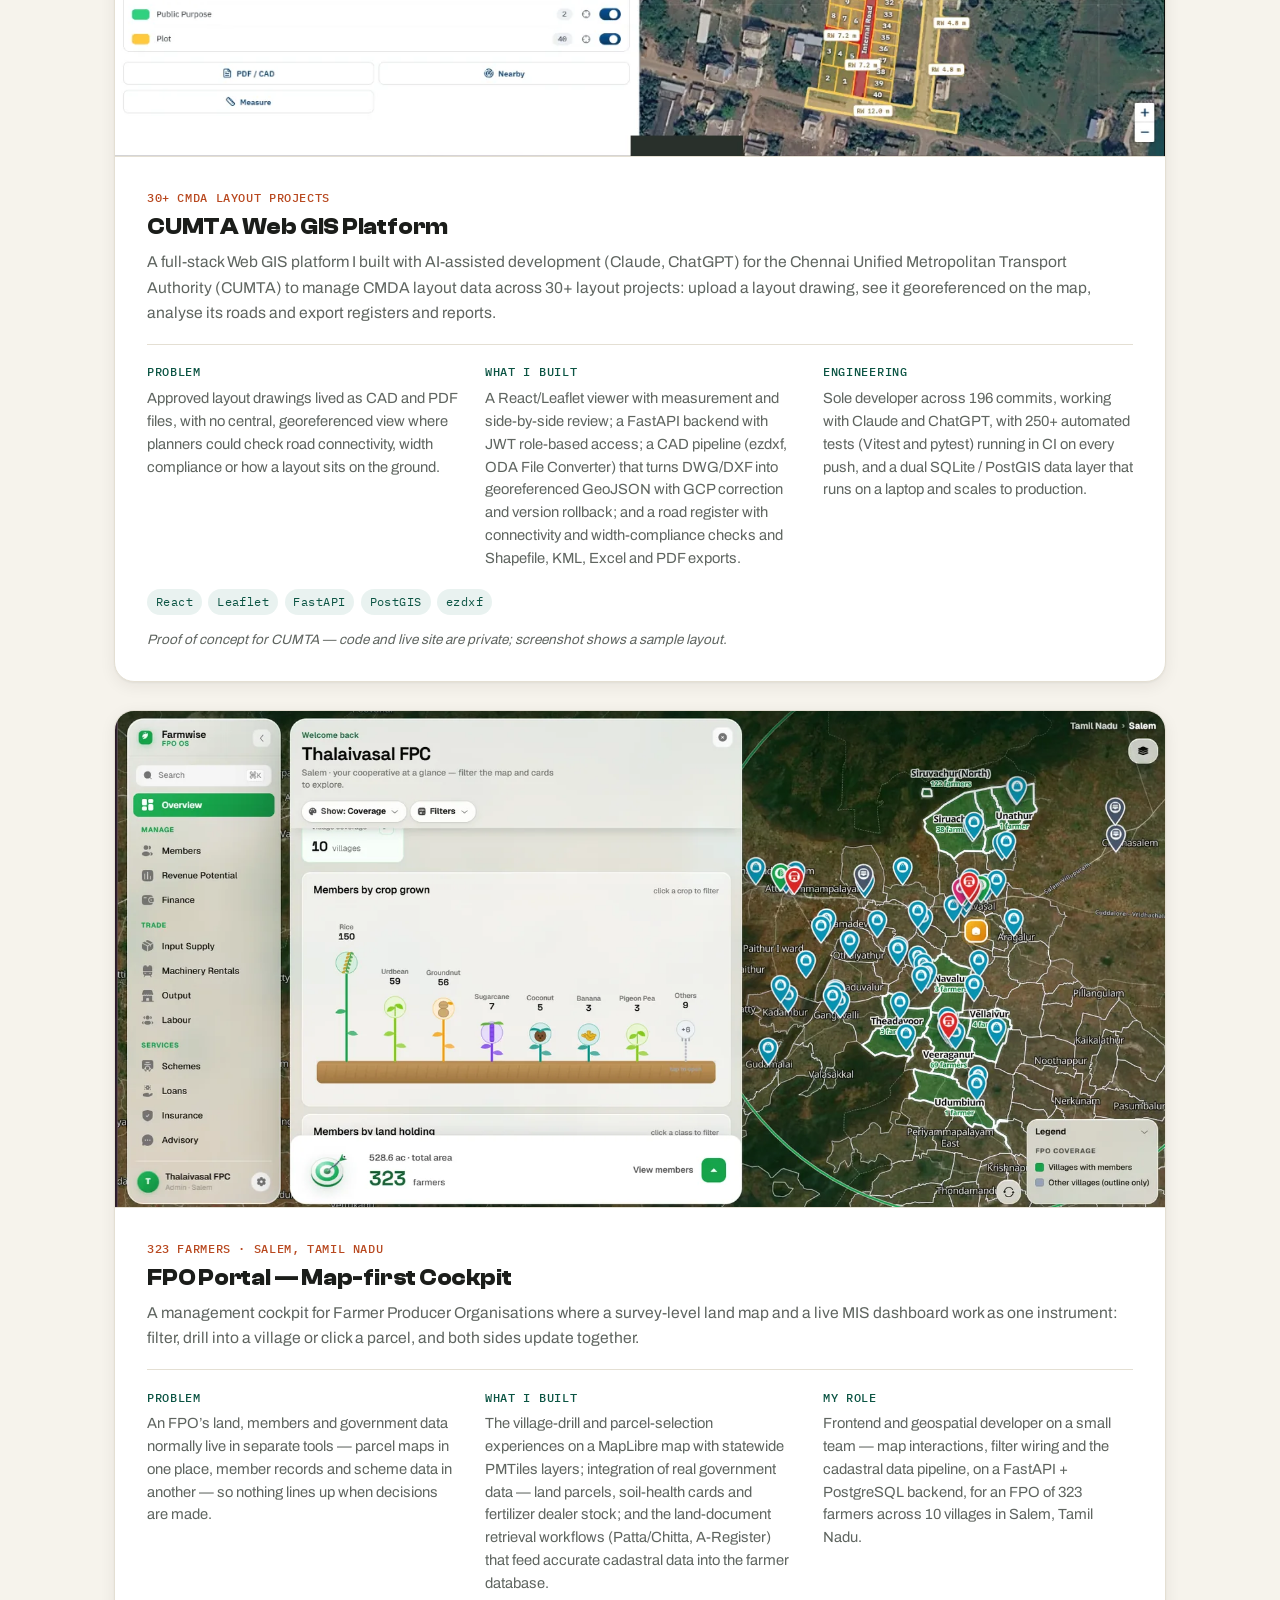
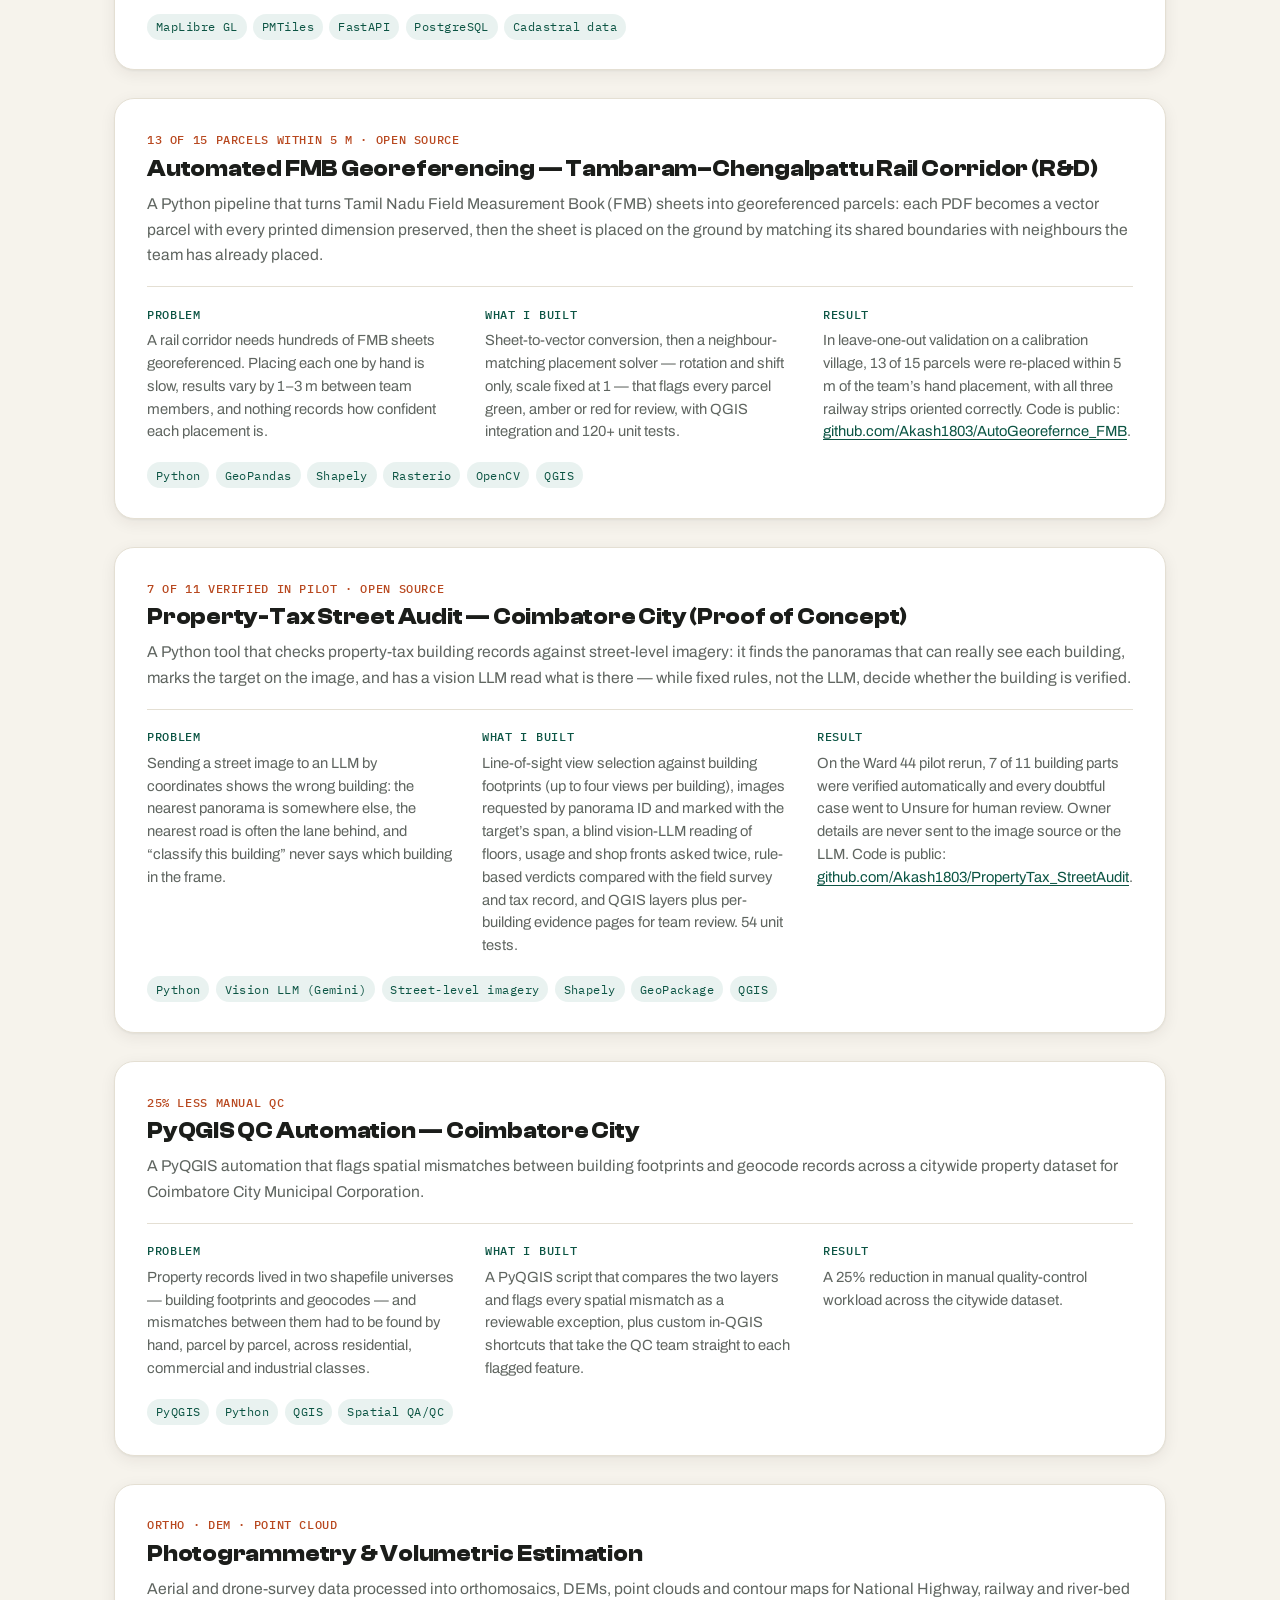
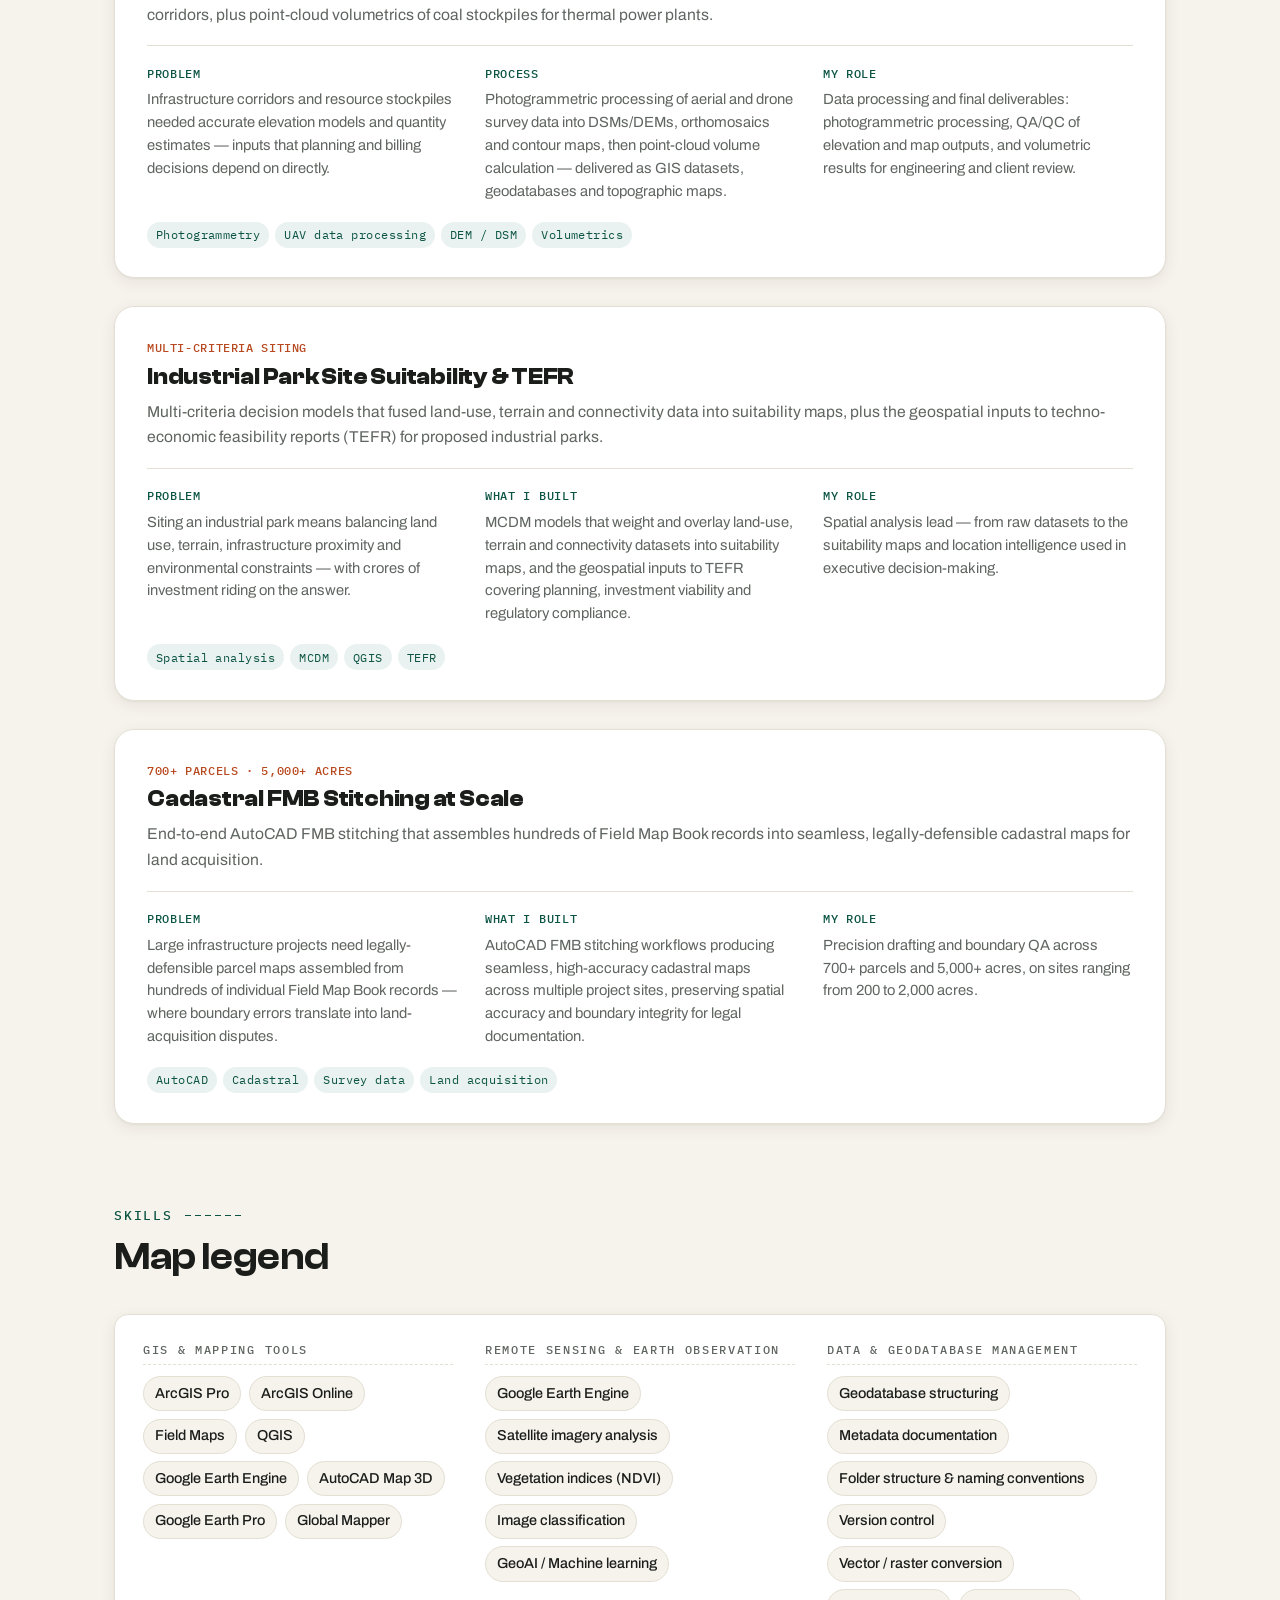
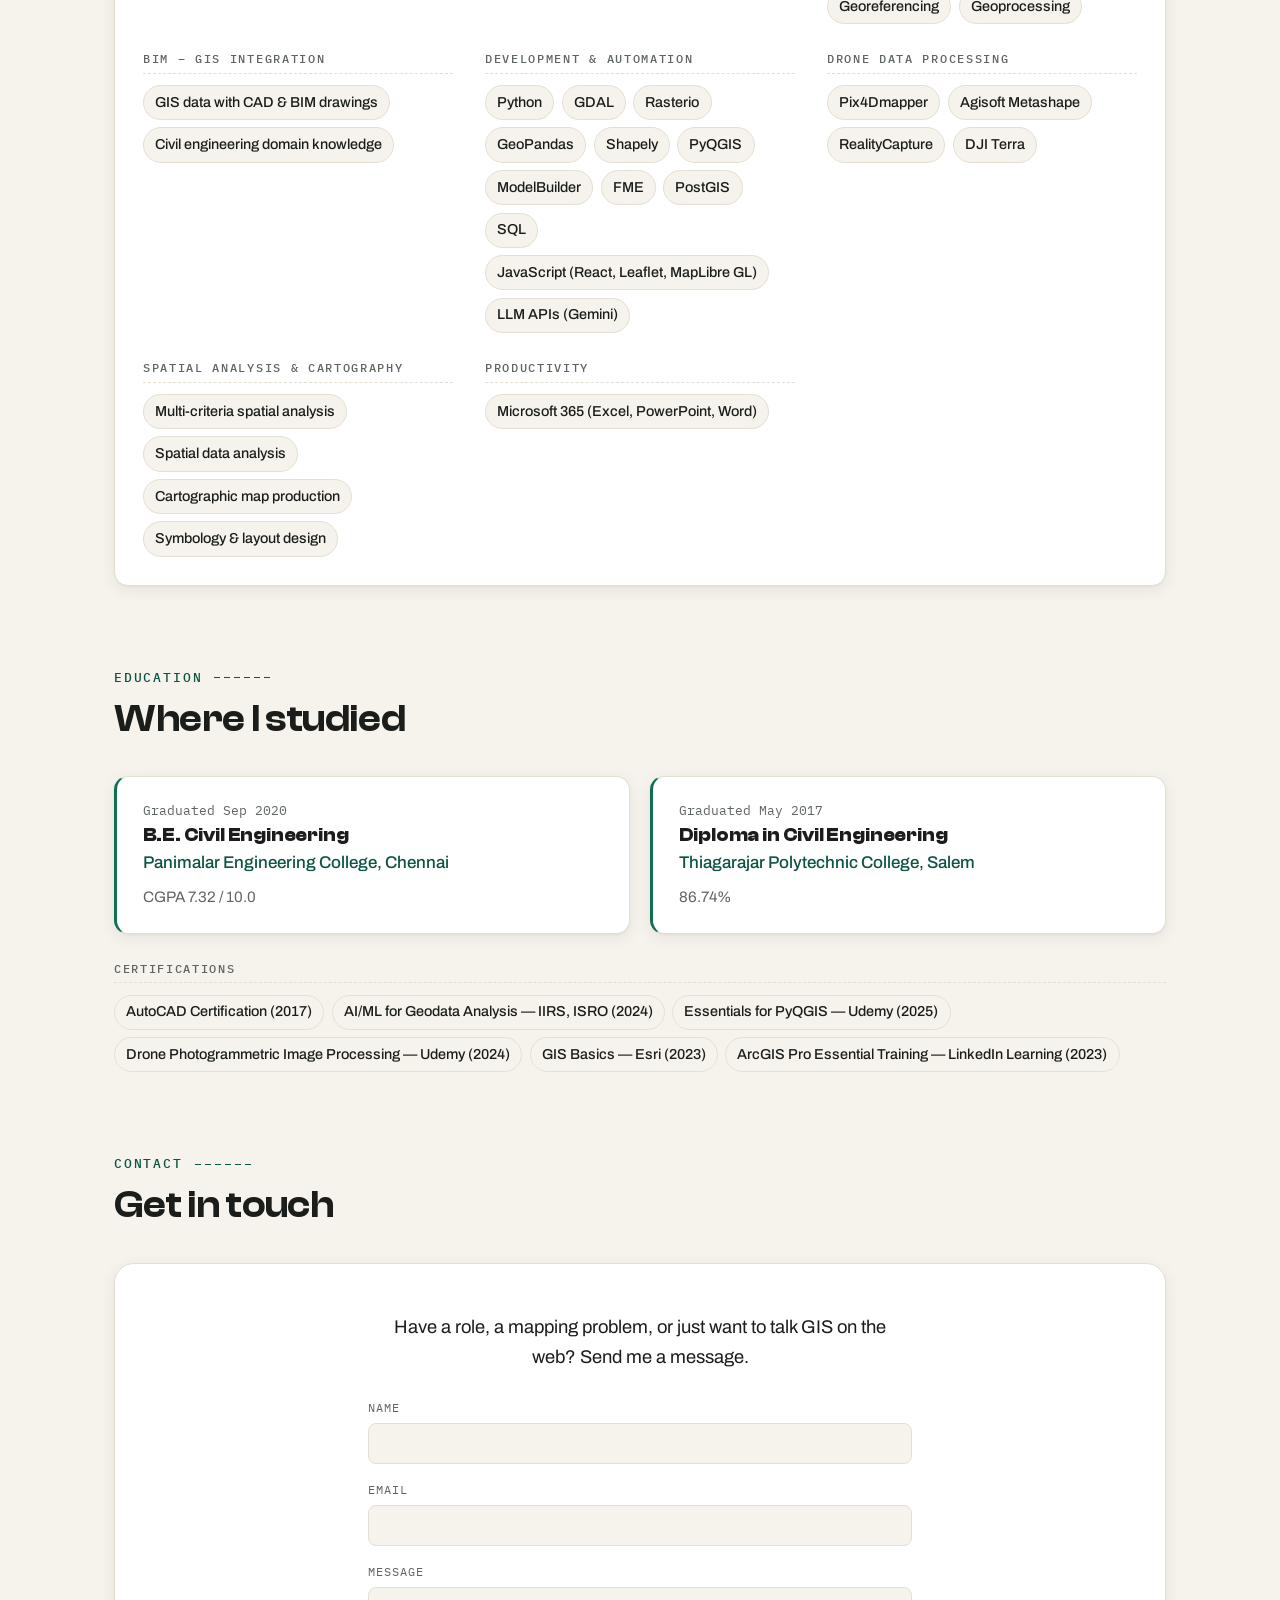
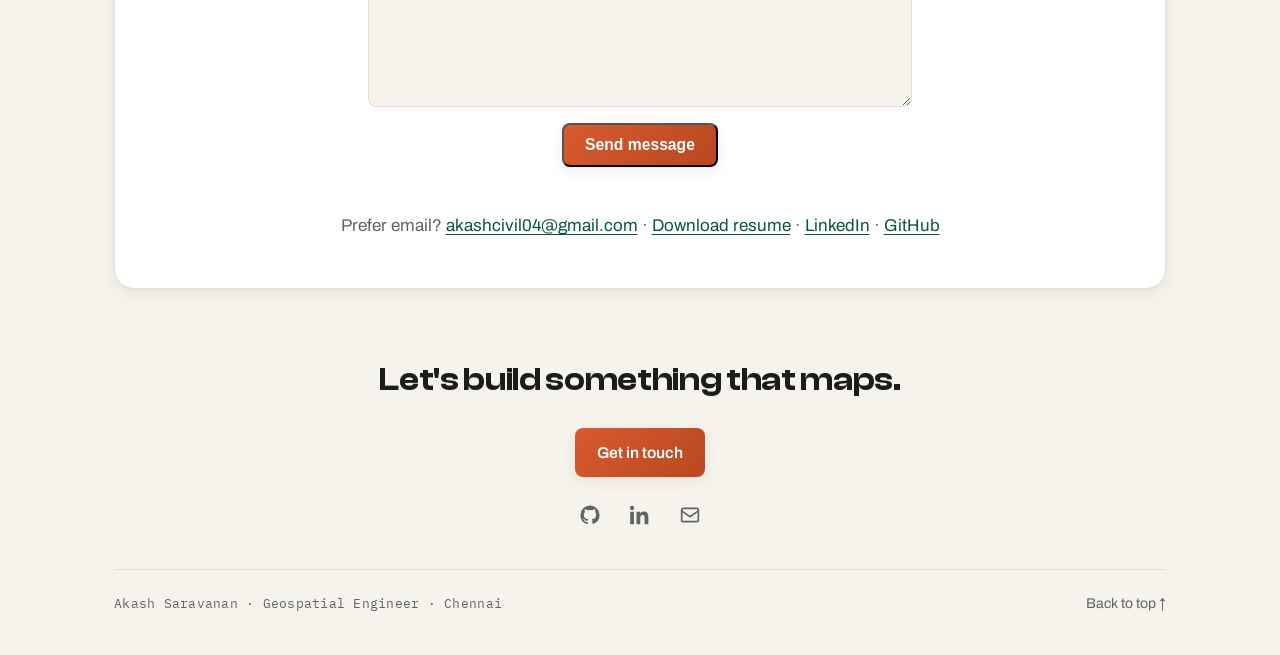
==== commit b202e9cc: "highlights: property-tax QA/QC led for 60 wards (up to 5,000 buildings each); updated Akash_CV.pdf C" ====
--- a/index.html
+++ b/index.html
@@ -11,7 +11,7 @@
   <meta property="og:locale" content="en_IN">
   <meta property="og:url" content="https://akash1803.github.io/akash-saravanan-portfolio/">
   <meta property="og:title" content="Akash Saravanan — Geospatial Engineer">
-  <meta property="og:description" content="Geospatial Engineer | GIS · Web GIS · GeoAI | Chennai, open to Bengaluru. 30+ layout projects on a Web GIS platform, 5,000+ acres mapped, 25% QC workload cut.">
+  <meta property="og:description" content="Geospatial Engineer | GIS · Web GIS · GeoAI | Chennai, open to Bengaluru. 30+ layout projects on a Web GIS platform, 5,000+ acres mapped, property-tax QA/QC for 60 wards, 25% QC workload cut.">
   <meta property="og:image" content="https://akash1803.github.io/akash-saravanan-portfolio/assets/og-image.jpg">
   <meta property="og:image:secure_url" content="https://akash1803.github.io/akash-saravanan-portfolio/assets/og-image.jpg">
   <meta property="og:image:type" content="image/jpeg">
@@ -96,12 +96,12 @@
             <li><strong>30+</strong><span>CMDA layout projects on a Web GIS platform I built</span></li>
             <li><strong>5,000+</strong><span>acres mapped, 700+ parcels stitched</span></li>
             <li><strong>25%</strong><span>QC workload cut with PyQGIS automation</span></li>
-            <li><strong>100%</strong><span>data integrity on property-tax projects</span></li>
+            <li><strong>60 wards</strong><span>property-tax QA/QC led, up to 5,000 buildings each, at 100% data integrity</span></li>
             <li><strong>13/15</strong><span>parcels auto-placed within 5 m (R&amp;D)</span></li>
           </ul>
           <div class="cta-row">
             <a class="btn btn-primary" href="#projects">View projects</a>
-            <a class="btn btn-ghost" href="assets/resume.pdf?v=7" download="Akash-Saravanan-CV.pdf">Download resume</a>
+            <a class="btn btn-ghost" href="assets/Akash_CV.pdf?v=9" download="Akash_CV.pdf">Download resume</a>
           </div>
           <ul class="socials" aria-label="Profiles">
             <li><a href="https://github.com/Akash1803" target="_blank" rel="noopener noreferrer" aria-label="GitHub"><svg viewBox="0 0 24 24" width="20" height="20" fill="currentColor" aria-hidden="true"><path d="M12 .5A11.5 11.5 0 0 0 .5 12a11.5 11.5 0 0 0 7.86 10.93c.58.1.79-.25.79-.56v-2.17c-3.2.7-3.87-1.38-3.87-1.38-.53-1.33-1.28-1.69-1.28-1.69-1.04-.71.08-.7.08-.7 1.15.08 1.76 1.19 1.76 1.19 1.03 1.75 2.69 1.25 3.34.95.1-.74.4-1.25.72-1.53-2.55-.29-5.23-1.28-5.23-5.68 0-1.26.45-2.28 1.19-3.09-.12-.29-.52-1.46.11-3.05 0 0 .97-.31 3.17 1.18a11 11 0 0 1 5.78 0c2.2-1.49 3.16-1.18 3.16-1.18.64 1.59.24 2.76.12 3.05.74.81 1.19 1.83 1.19 3.09 0 4.41-2.69 5.38-5.25 5.67.41.35.77 1.04.77 2.1v3.11c0 .31.2.67.8.56A11.5 11.5 0 0 0 23.5 12 11.5 11.5 0 0 0 12 .5Z"/></svg></a></li>
@@ -153,7 +153,7 @@
             <li>Built the CUMTA (Chennai Unified Metropolitan Transport Authority) Web GIS platform end to end using AI-assisted development (Claude, ChatGPT) — a React/Leaflet map viewer, a FastAPI backend with role-based access, and a CAD pipeline that converts DWG/DXF layouts into georeferenced GIS data for 30+ CMDA layout projects.</li>
             <li>Contributing to the FPO Portal &mdash; a map-first cockpit for Farmer Producer Organisations &mdash; building map interactions and the land-document retrieval workflows (Patta/Chitta, A-Register) that feed cadastral data into the farmer database.</li>
             <li>Conducting techno-economic feasibility studies (TEFR) and multi-criteria site-suitability models for proposed industrial parks — land potential, connectivity, and investment viability.</li>
-            <li>Executing end-to-end AutoCAD FMB stitching (700+ parcels stitched, 5,000+ acres mapped), turning raw survey records into high-accuracy industrial layouts, and leading QGIS-based QA/QC for property-tax geospatial projects with 100% data-integrity targets.</li>
+            <li>Executing end-to-end AutoCAD FMB stitching (700+ parcels stitched, 5,000+ acres mapped), turning raw survey records into high-accuracy industrial layouts, and leading a three-person QGIS QC team that has verified property-tax data for 60 municipal wards (up to 5,000 buildings each) at 100% data integrity.</li>
             <li>Automating daily GIS workflows with Python and applying GeoAI models for predictive land-use analysis and automated feature extraction.</li>
           </ul>
         </li>
@@ -414,7 +414,7 @@
           <button class="btn btn-primary" type="submit">Send message</button>
           <p class="form-status" id="formStatus" role="status" aria-live="polite"></p>
         </form>
-        <p class="contact-alt">Prefer email? <a href="mailto:akashcivil04@gmail.com">akashcivil04@gmail.com</a> &middot; <a href="assets/resume.pdf?v=7" download="Akash-Saravanan-CV.pdf">Download resume</a> &middot; <a href="https://www.linkedin.com/in/akash-geospatial/" target="_blank" rel="noopener noreferrer">LinkedIn</a> &middot; <a href="https://github.com/Akash1803" target="_blank" rel="noopener noreferrer">GitHub</a></p>
+        <p class="contact-alt">Prefer email? <a href="mailto:akashcivil04@gmail.com">akashcivil04@gmail.com</a> &middot; <a href="assets/Akash_CV.pdf?v=9" download="Akash_CV.pdf">Download resume</a> &middot; <a href="https://www.linkedin.com/in/akash-geospatial/" target="_blank" rel="noopener noreferrer">LinkedIn</a> &middot; <a href="https://github.com/Akash1803" target="_blank" rel="noopener noreferrer">GitHub</a></p>
       </div>
     </section>
     <!-- /CONTACT -->
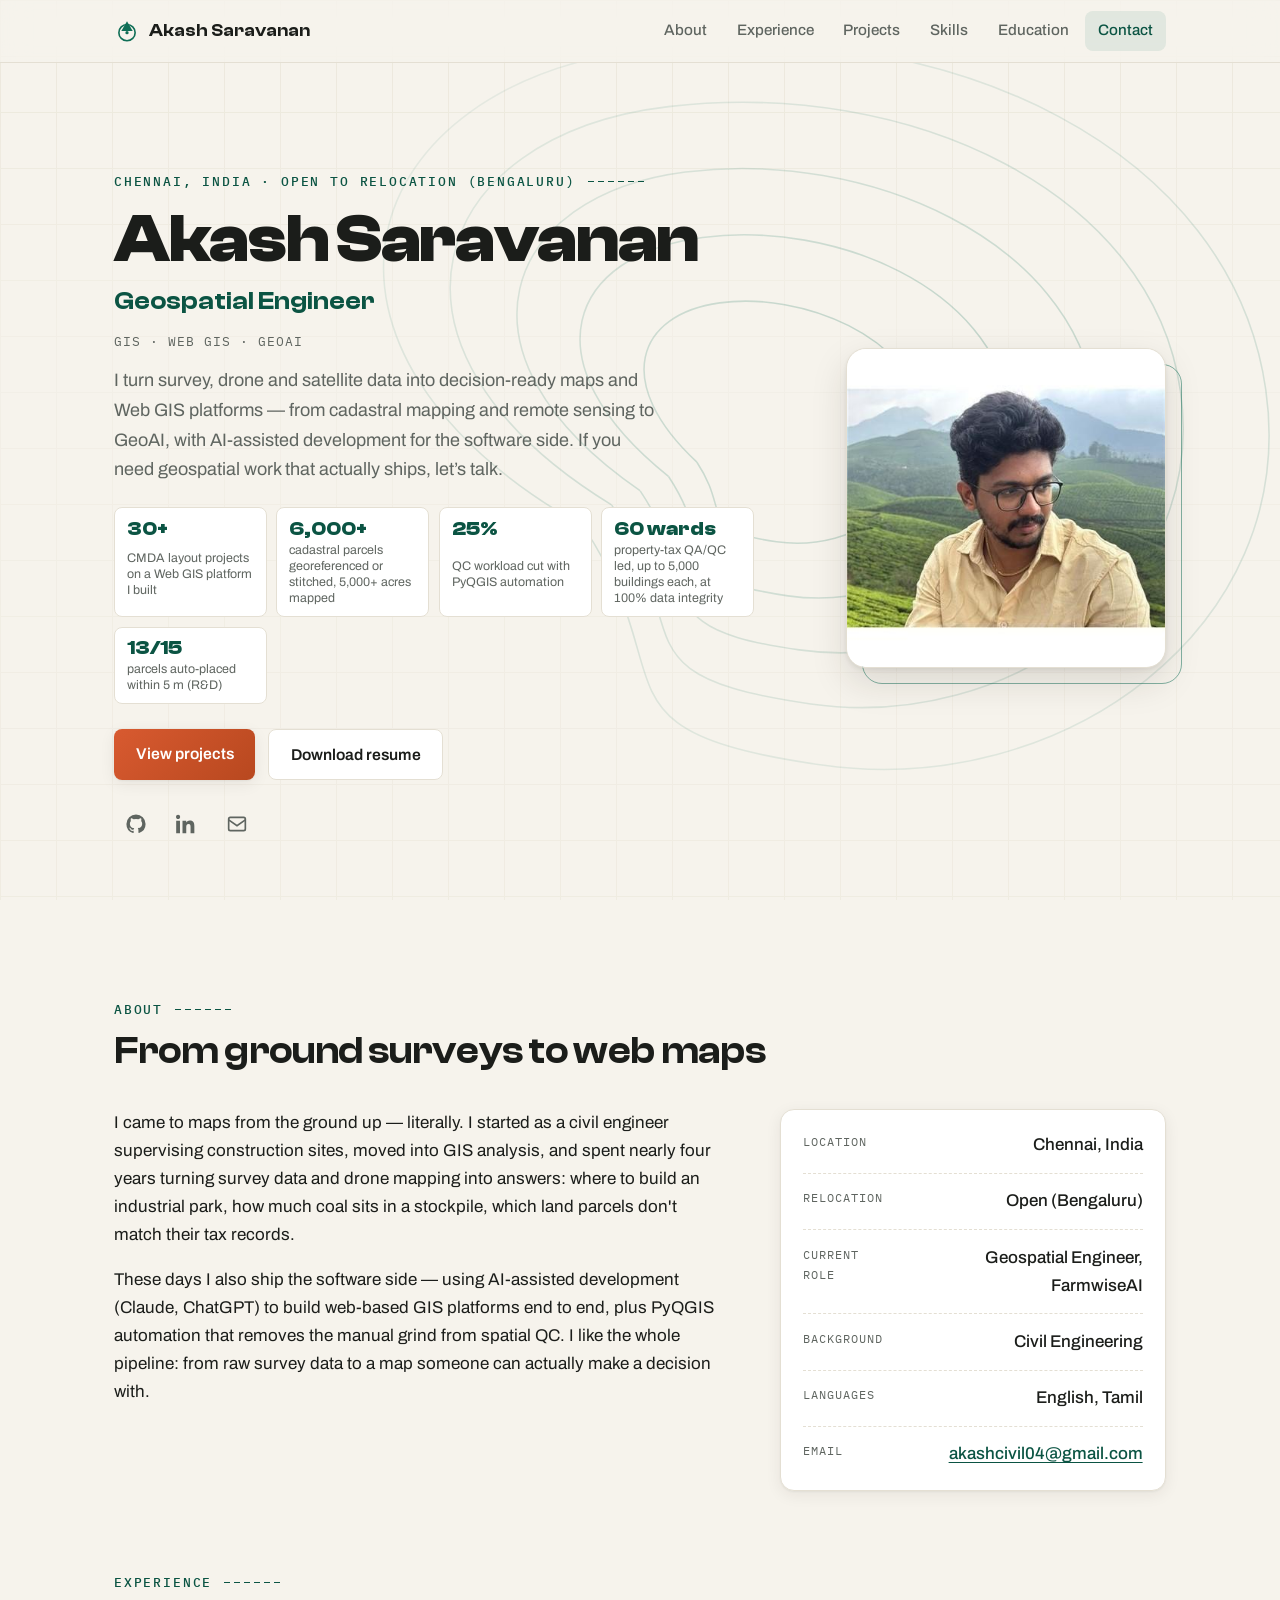
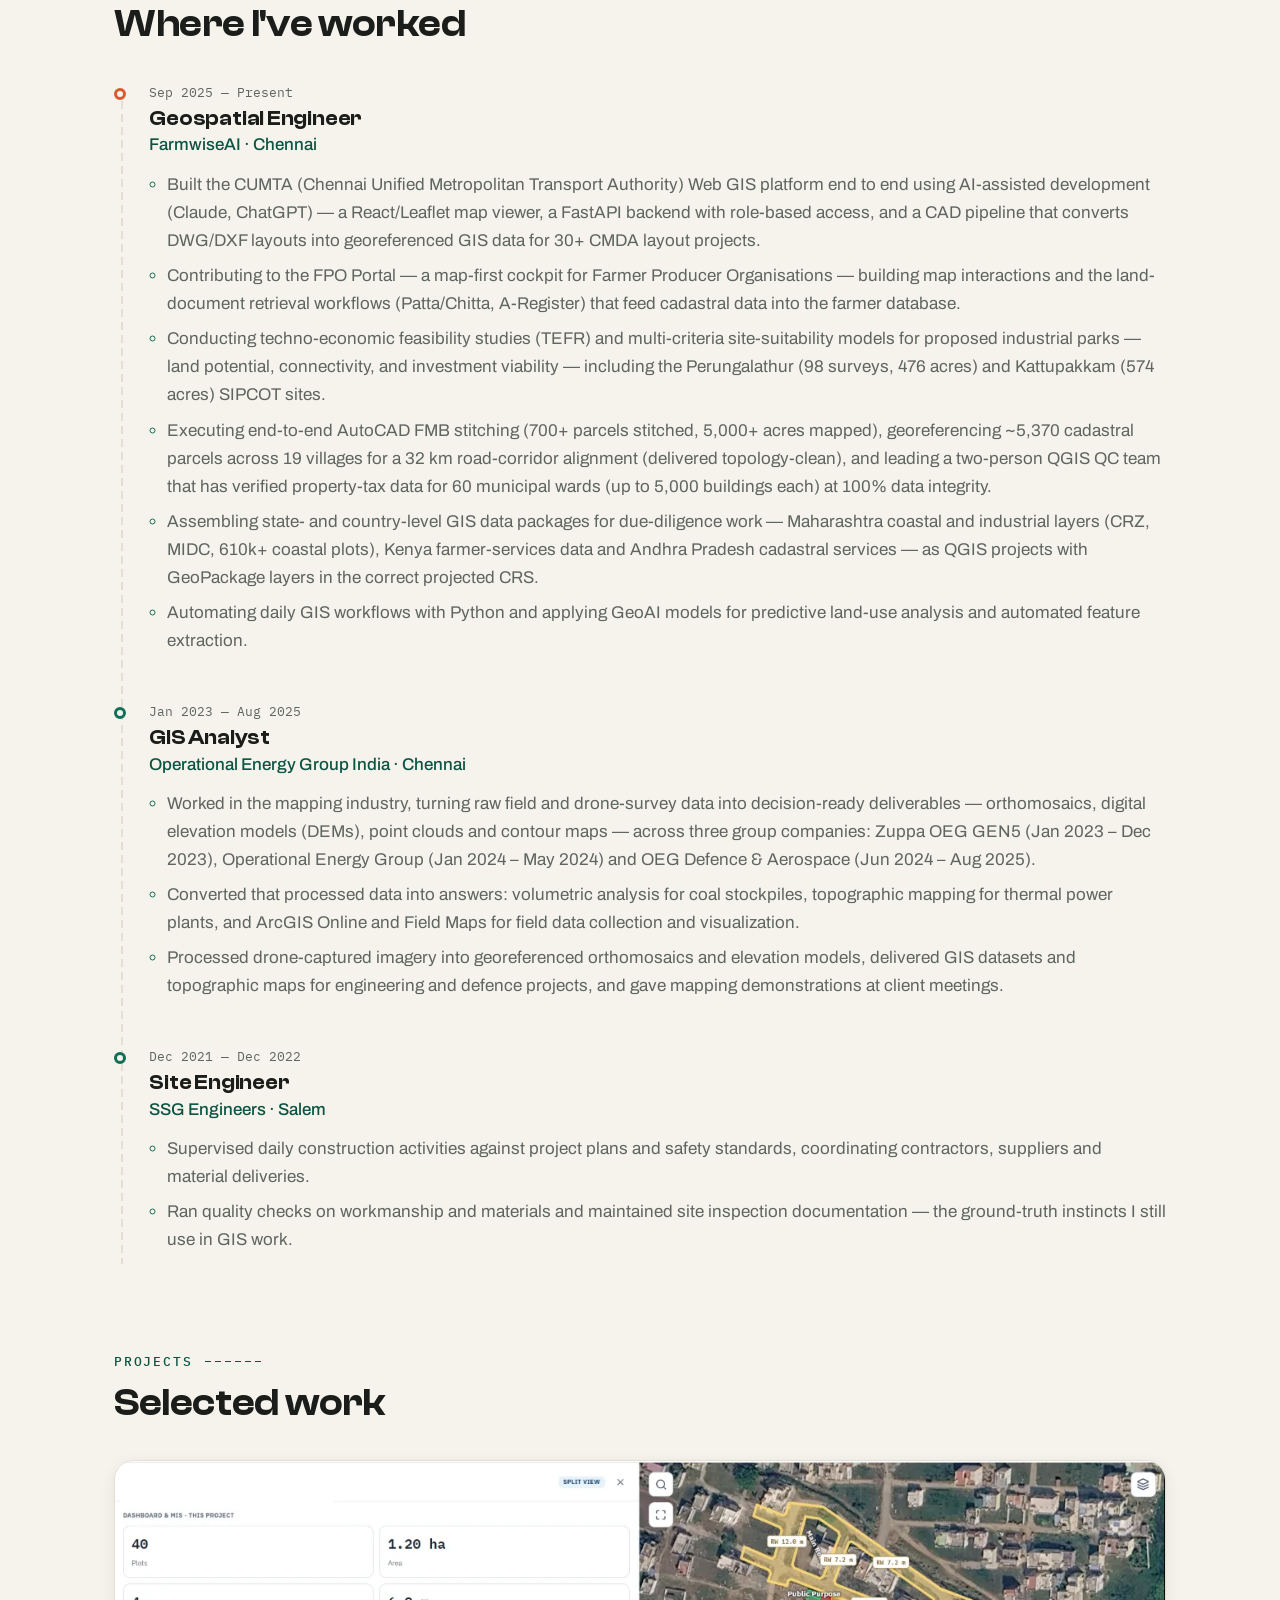
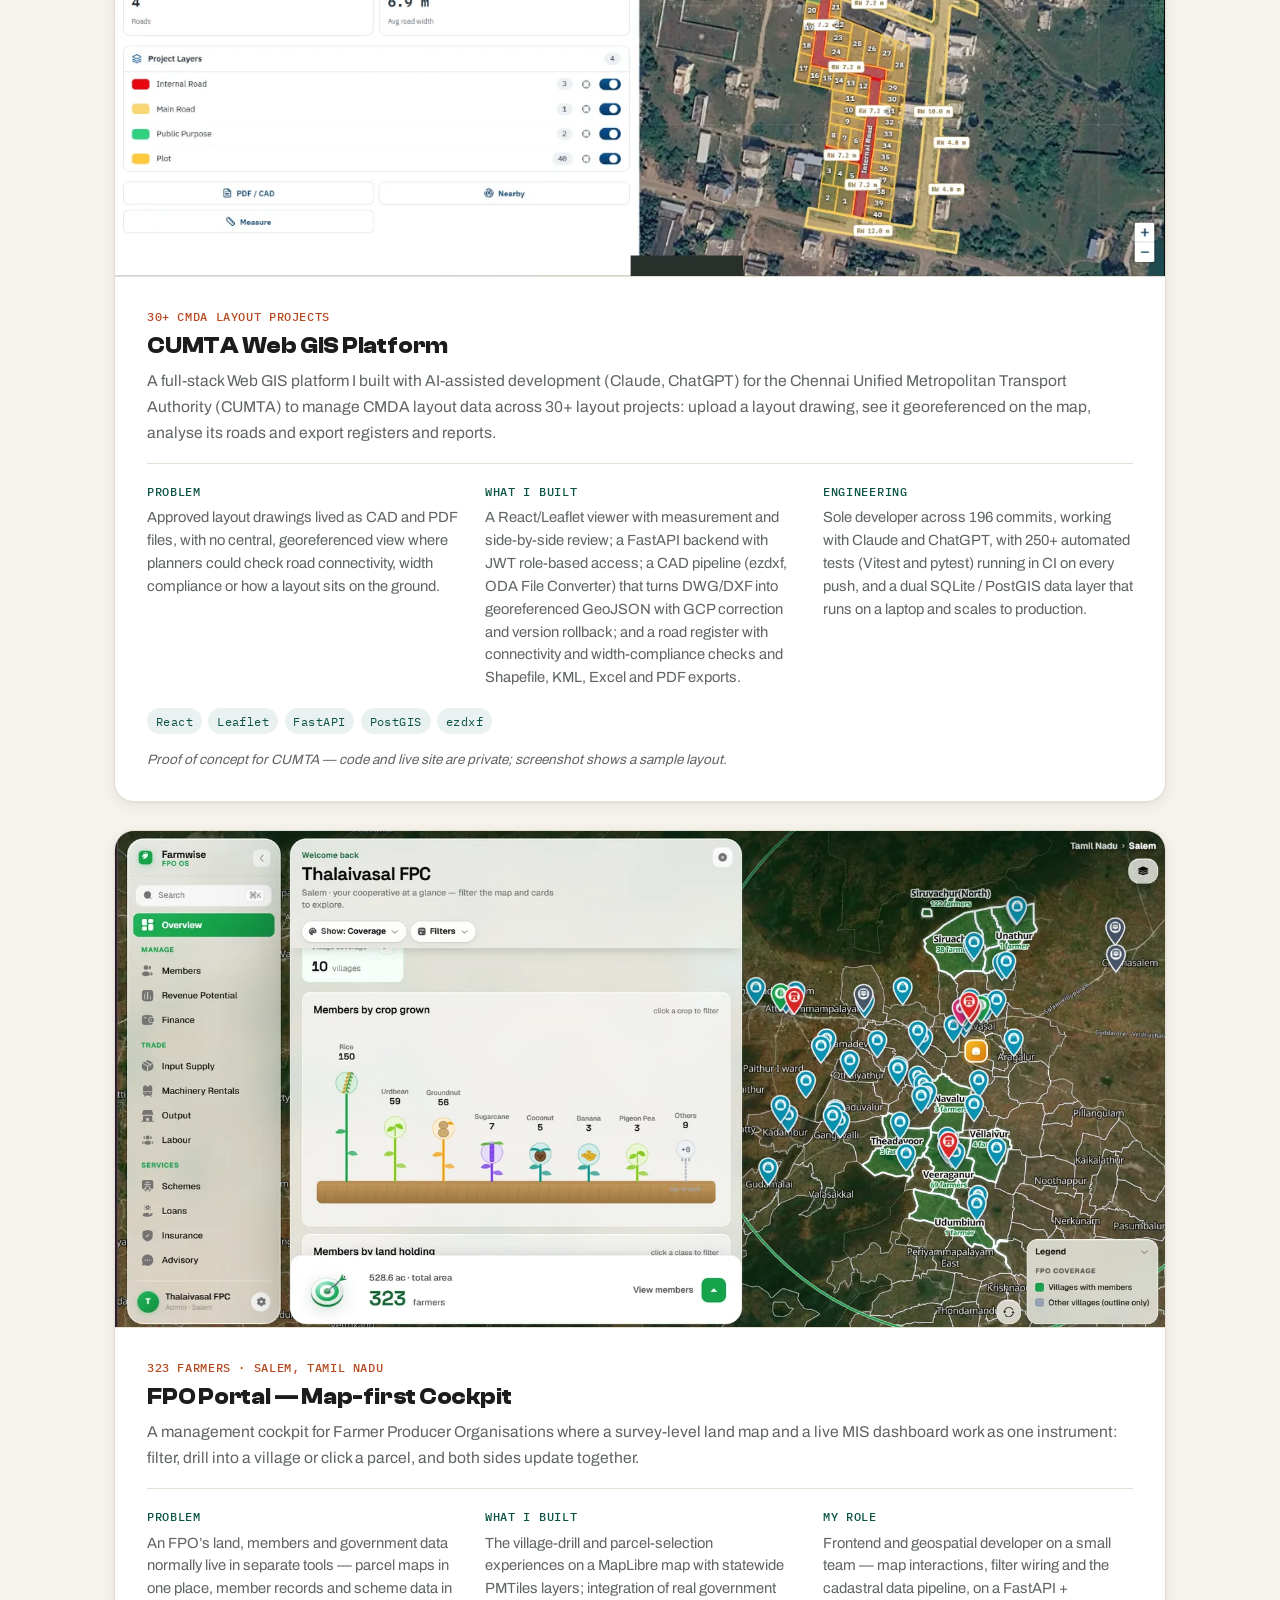
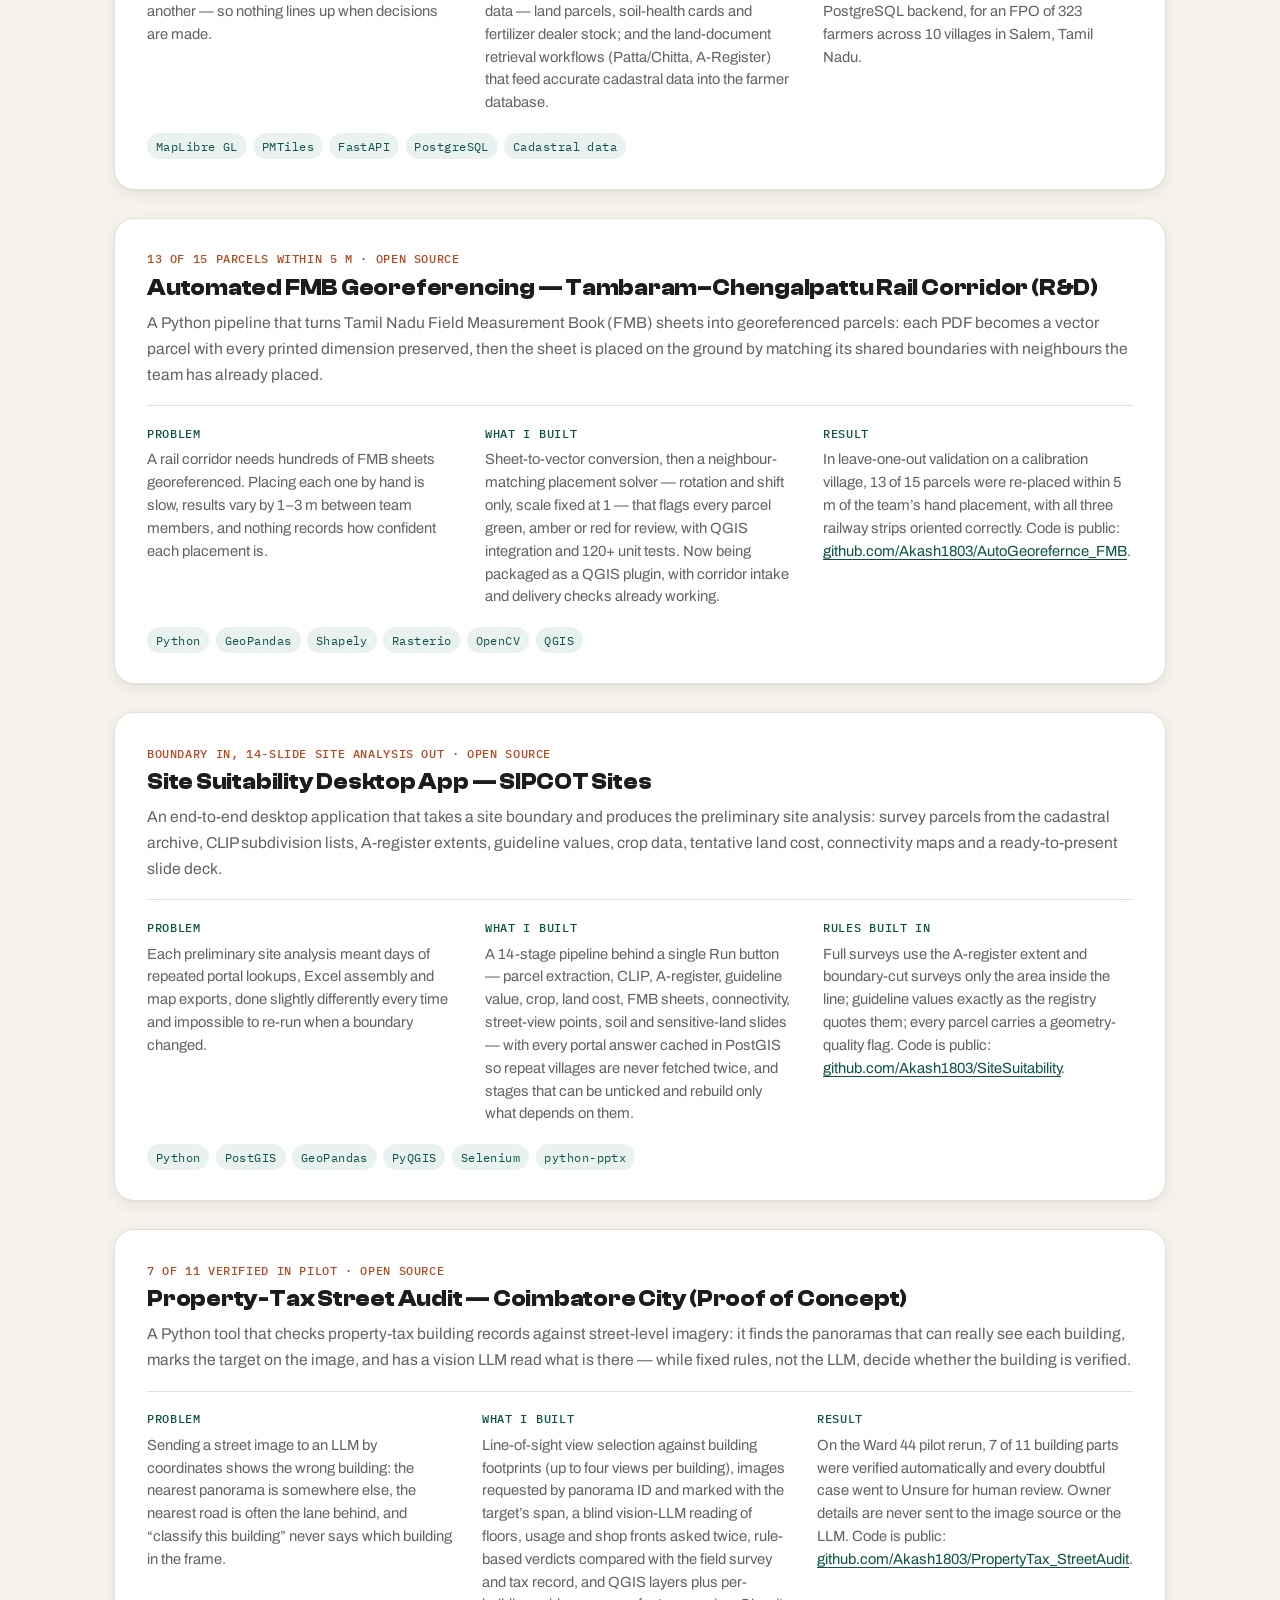
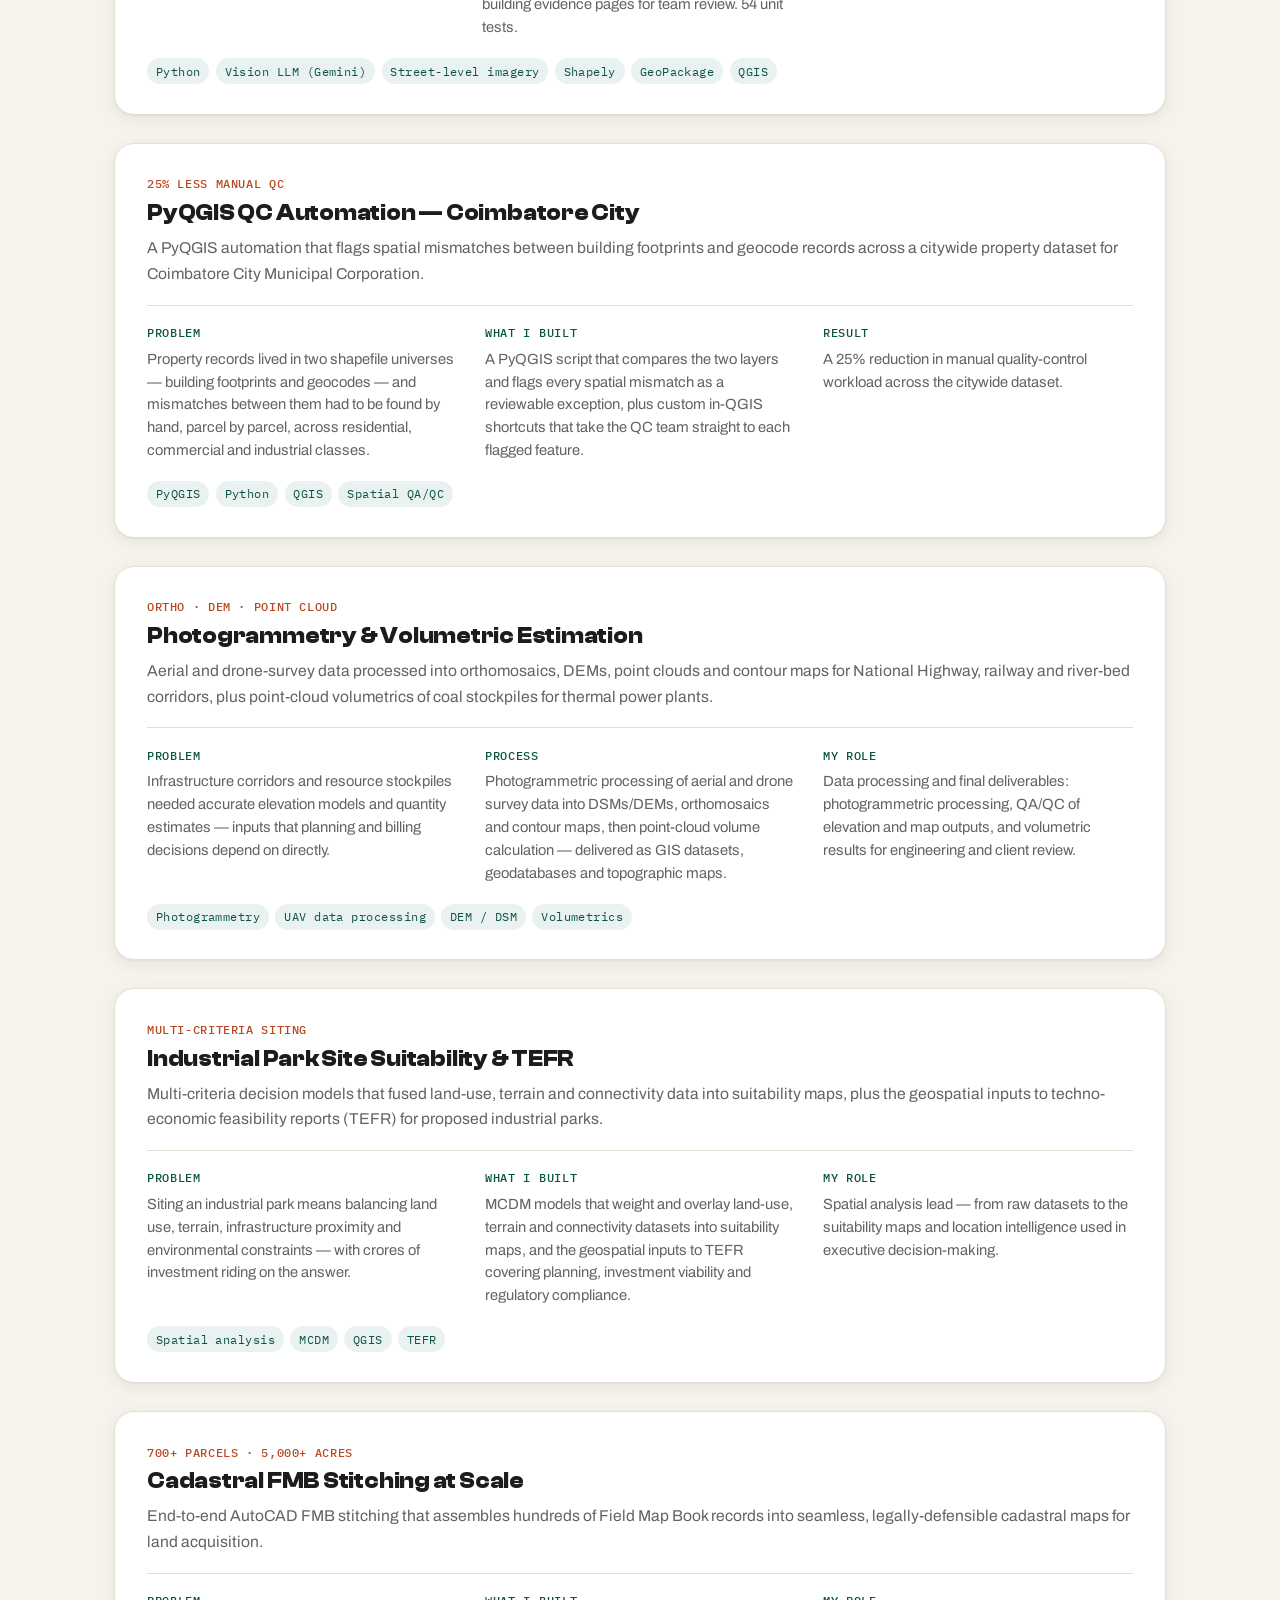
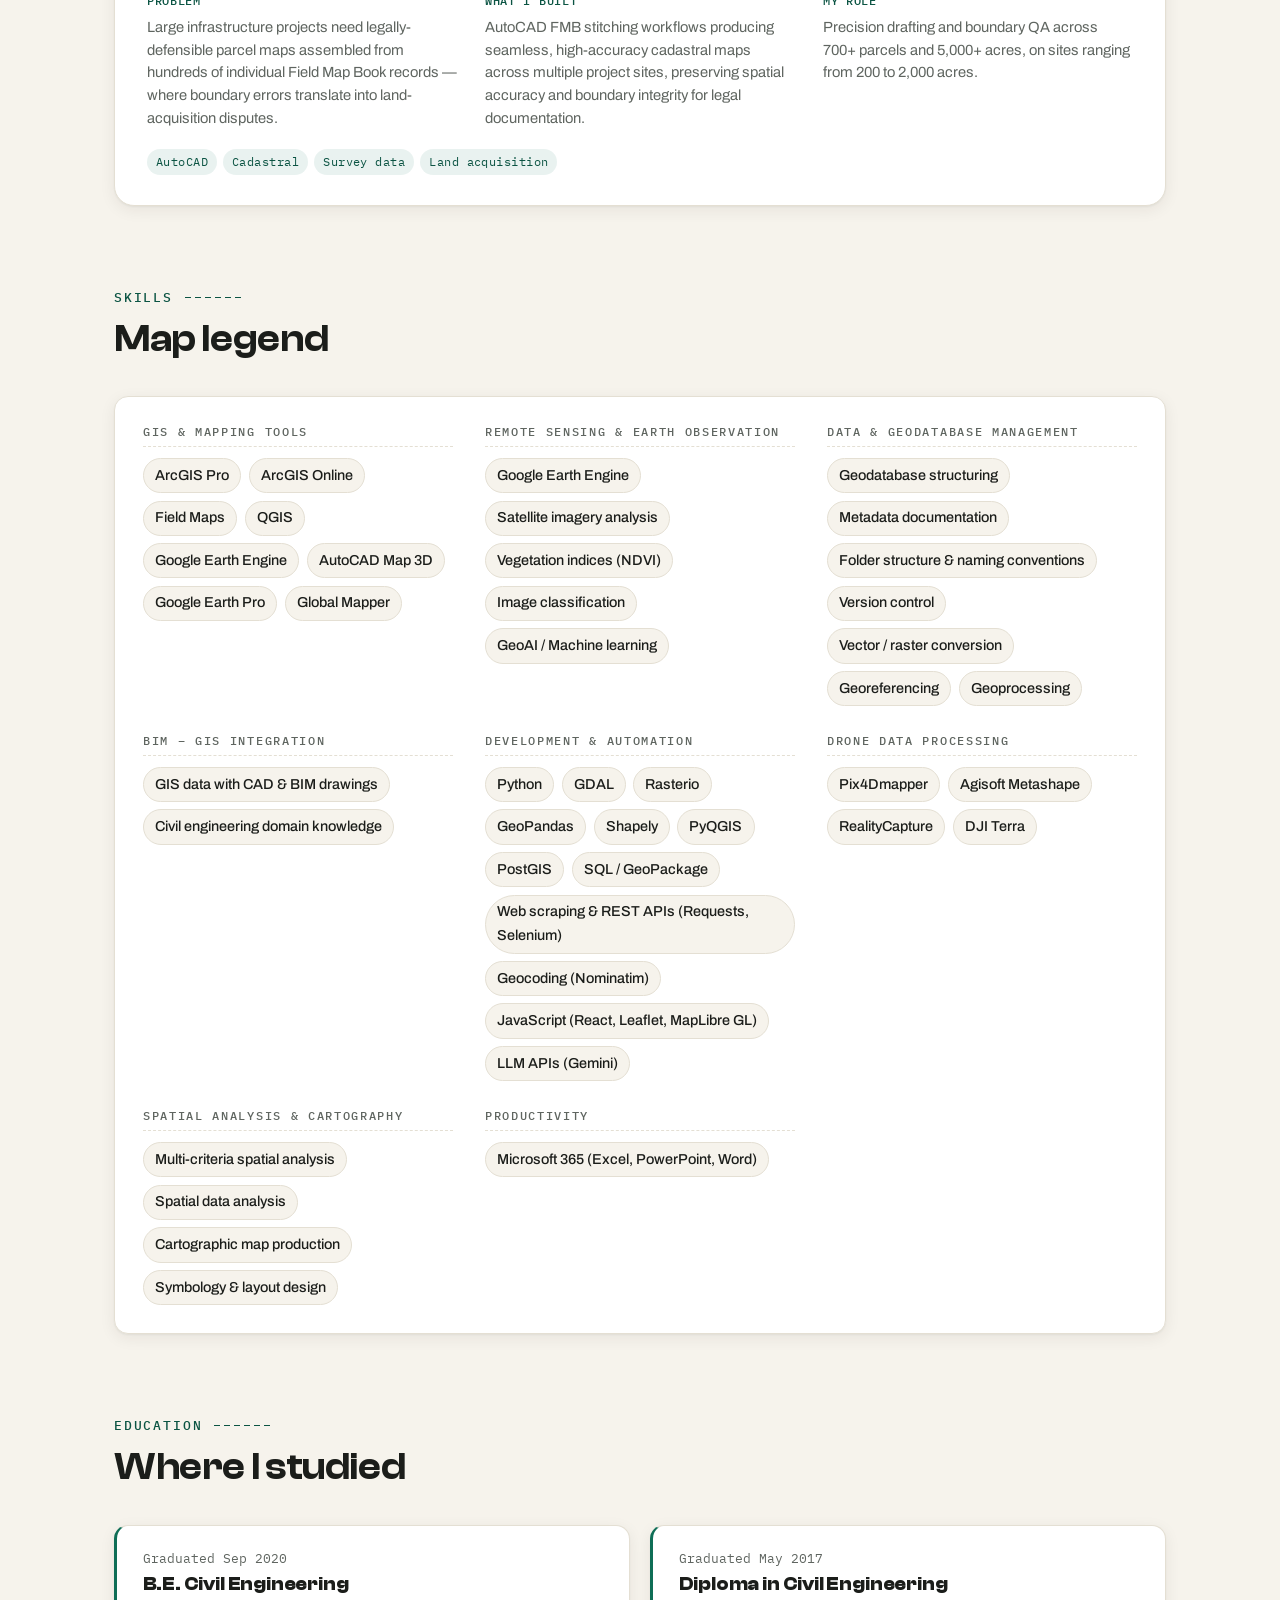
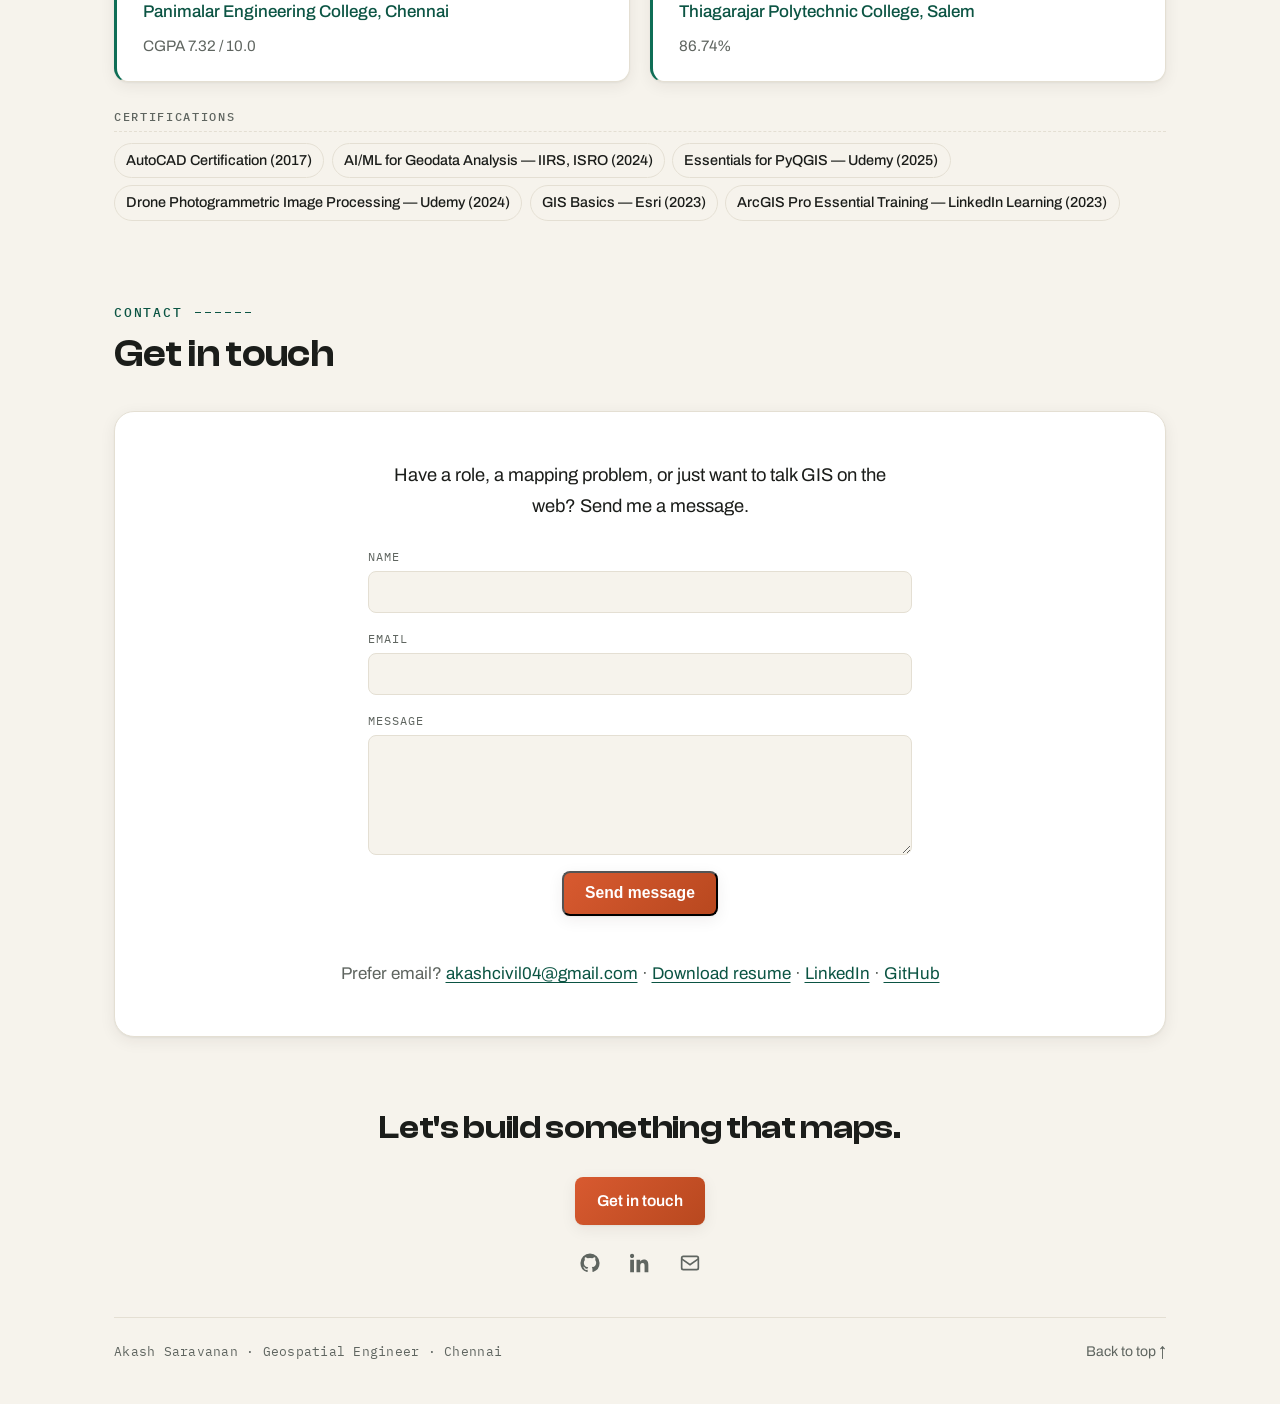
==== commit 5fe1dd87: "Update CV and project highlights (Oct 2026) - 6,000+ cadastral parcels georeferenced or stitched; CM" ====
--- a/index.html
+++ b/index.html
@@ -11,7 +11,7 @@
   <meta property="og:locale" content="en_IN">
   <meta property="og:url" content="https://akash1803.github.io/akash-saravanan-portfolio/">
   <meta property="og:title" content="Akash Saravanan — Geospatial Engineer">
-  <meta property="og:description" content="Geospatial Engineer | GIS · Web GIS · GeoAI | Chennai, open to Bengaluru. 30+ layout projects on a Web GIS platform, 5,000+ acres mapped, property-tax QA/QC for 60 wards, 25% QC workload cut.">
+  <meta property="og:description" content="Geospatial Engineer | GIS · Web GIS · GeoAI | Chennai, open to Bengaluru. 30+ layout projects on a Web GIS platform, 6,000+ cadastral parcels georeferenced or stitched, property-tax QA/QC for 60 wards, 25% QC workload cut.">
   <meta property="og:image" content="https://akash1803.github.io/akash-saravanan-portfolio/assets/og-image.jpg">
   <meta property="og:image:secure_url" content="https://akash1803.github.io/akash-saravanan-portfolio/assets/og-image.jpg">
   <meta property="og:image:type" content="image/jpeg">
@@ -94,14 +94,14 @@
           <p class="hero-sub">I turn survey, drone and satellite data into decision-ready maps and Web GIS platforms &mdash; from cadastral mapping and remote sensing to GeoAI, with AI-assisted development for the software side. If you need geospatial work that actually ships, let&rsquo;s talk.</p>
           <ul class="stats" aria-label="Highlights">
             <li><strong>30+</strong><span>CMDA layout projects on a Web GIS platform I built</span></li>
-            <li><strong>5,000+</strong><span>acres mapped, 700+ parcels stitched</span></li>
+            <li><strong>6,000+</strong><span>cadastral parcels georeferenced or stitched, 5,000+ acres mapped</span></li>
             <li><strong>25%</strong><span>QC workload cut with PyQGIS automation</span></li>
             <li><strong>60 wards</strong><span>property-tax QA/QC led, up to 5,000 buildings each, at 100% data integrity</span></li>
             <li><strong>13/15</strong><span>parcels auto-placed within 5 m (R&amp;D)</span></li>
           </ul>
           <div class="cta-row">
             <a class="btn btn-primary" href="#projects">View projects</a>
-            <a class="btn btn-ghost" href="assets/Akash_CV.pdf?v=9" download="Akash_CV.pdf">Download resume</a>
+            <a class="btn btn-ghost" href="assets/Akash_CV.pdf?v=10" download="Akash_CV.pdf">Download resume</a>
           </div>
           <ul class="socials" aria-label="Profiles">
             <li><a href="https://github.com/Akash1803" target="_blank" rel="noopener noreferrer" aria-label="GitHub"><svg viewBox="0 0 24 24" width="20" height="20" fill="currentColor" aria-hidden="true"><path d="M12 .5A11.5 11.5 0 0 0 .5 12a11.5 11.5 0 0 0 7.86 10.93c.58.1.79-.25.79-.56v-2.17c-3.2.7-3.87-1.38-3.87-1.38-.53-1.33-1.28-1.69-1.28-1.69-1.04-.71.08-.7.08-.7 1.15.08 1.76 1.19 1.76 1.19 1.03 1.75 2.69 1.25 3.34.95.1-.74.4-1.25.72-1.53-2.55-.29-5.23-1.28-5.23-5.68 0-1.26.45-2.28 1.19-3.09-.12-.29-.52-1.46.11-3.05 0 0 .97-.31 3.17 1.18a11 11 0 0 1 5.78 0c2.2-1.49 3.16-1.18 3.16-1.18.64 1.59.24 2.76.12 3.05.74.81 1.19 1.83 1.19 3.09 0 4.41-2.69 5.38-5.25 5.67.41.35.77 1.04.77 2.1v3.11c0 .31.2.67.8.56A11.5 11.5 0 0 0 23.5 12 11.5 11.5 0 0 0 12 .5Z"/></svg></a></li>
@@ -152,8 +152,9 @@
           <ul class="t-points">
             <li>Built the CUMTA (Chennai Unified Metropolitan Transport Authority) Web GIS platform end to end using AI-assisted development (Claude, ChatGPT) — a React/Leaflet map viewer, a FastAPI backend with role-based access, and a CAD pipeline that converts DWG/DXF layouts into georeferenced GIS data for 30+ CMDA layout projects.</li>
             <li>Contributing to the FPO Portal &mdash; a map-first cockpit for Farmer Producer Organisations &mdash; building map interactions and the land-document retrieval workflows (Patta/Chitta, A-Register) that feed cadastral data into the farmer database.</li>
-            <li>Conducting techno-economic feasibility studies (TEFR) and multi-criteria site-suitability models for proposed industrial parks — land potential, connectivity, and investment viability.</li>
-            <li>Executing end-to-end AutoCAD FMB stitching (700+ parcels stitched, 5,000+ acres mapped), turning raw survey records into high-accuracy industrial layouts, and leading a three-person QGIS QC team that has verified property-tax data for 60 municipal wards (up to 5,000 buildings each) at 100% data integrity.</li>
+            <li>Conducting techno-economic feasibility studies (TEFR) and multi-criteria site-suitability models for proposed industrial parks — land potential, connectivity, and investment viability — including the Perungalathur (98 surveys, 476 acres) and Kattupakkam (574 acres) SIPCOT sites.</li>
+            <li>Executing end-to-end AutoCAD FMB stitching (700+ parcels stitched, 5,000+ acres mapped), georeferencing ~5,370 cadastral parcels across 19 villages for a 32 km road-corridor alignment (delivered topology-clean), and leading a two-person QGIS QC team that has verified property-tax data for 60 municipal wards (up to 5,000 buildings each) at 100% data integrity.</li>
+            <li>Assembling state- and country-level GIS data packages for due-diligence work — Maharashtra coastal and industrial layers (CRZ, MIDC, 610k+ coastal plots), Kenya farmer-services data and Andhra Pradesh cadastral services — as QGIS projects with GeoPackage layers in the correct projected CRS.</li>
             <li>Automating daily GIS workflows with Python and applying GeoAI models for predictive land-use analysis and automated feature extraction.</li>
           </ul>
         </li>
@@ -232,10 +233,23 @@
             <p class="show-desc">A Python pipeline that turns Tamil Nadu Field Measurement Book (FMB) sheets into georeferenced parcels: each PDF becomes a vector parcel with every printed dimension preserved, then the sheet is placed on the ground by matching its shared boundaries with neighbours the team has already placed.</p>
             <div class="show-blocks">
               <div class="show-block"><h4>Problem</h4><p>A rail corridor needs hundreds of FMB sheets georeferenced. Placing each one by hand is slow, results vary by 1&ndash;3 m between team members, and nothing records how confident each placement is.</p></div>
-              <div class="show-block"><h4>What I built</h4><p>Sheet-to-vector conversion, then a neighbour-matching placement solver &mdash; rotation and shift only, scale fixed at 1 &mdash; that flags every parcel green, amber or red for review, with QGIS integration and 120+ unit tests.</p></div>
+              <div class="show-block"><h4>What I built</h4><p>Sheet-to-vector conversion, then a neighbour-matching placement solver &mdash; rotation and shift only, scale fixed at 1 &mdash; that flags every parcel green, amber or red for review, with QGIS integration and 120+ unit tests. Now being packaged as a QGIS plugin, with corridor intake and delivery checks already working.</p></div>
               <div class="show-block"><h4>Result</h4><p>In leave-one-out validation on a calibration village, 13 of 15 parcels were re-placed within 5 m of the team&rsquo;s hand placement, with all three railway strips oriented correctly. Code is public: <a href="https://github.com/Akash1803/AutoGeorefernce_FMB" target="_blank" rel="noopener noreferrer">github.com/Akash1803/AutoGeorefernce_FMB</a>.</p></div>
             </div>
             <div class="tags"><span class="tag">Python</span><span class="tag">GeoPandas</span><span class="tag">Shapely</span><span class="tag">Rasterio</span><span class="tag">OpenCV</span><span class="tag">QGIS</span></div>
+          </div>
+        </article>
+        <article class="show-row text-only">
+          <div class="show-body">
+            <p class="show-metric">Boundary in, 14-slide site analysis out &middot; open source</p>
+            <h3 class="show-name">Site Suitability Desktop App &mdash; SIPCOT Sites</h3>
+            <p class="show-desc">An end-to-end desktop application that takes a site boundary and produces the preliminary site analysis: survey parcels from the cadastral archive, CLIP subdivision lists, A-register extents, guideline values, crop data, tentative land cost, connectivity maps and a ready-to-present slide deck.</p>
+            <div class="show-blocks">
+              <div class="show-block"><h4>Problem</h4><p>Each preliminary site analysis meant days of repeated portal lookups, Excel assembly and map exports, done slightly differently every time and impossible to re-run when a boundary changed.</p></div>
+              <div class="show-block"><h4>What I built</h4><p>A 14-stage pipeline behind a single Run button &mdash; parcel extraction, CLIP, A-register, guideline value, crop, land cost, FMB sheets, connectivity, street-view points, soil and sensitive-land slides &mdash; with every portal answer cached in PostGIS so repeat villages are never fetched twice, and stages that can be unticked and rebuild only what depends on them.</p></div>
+              <div class="show-block"><h4>Rules built in</h4><p>Full surveys use the A-register extent and boundary-cut surveys only the area inside the line; guideline values exactly as the registry quotes them; every parcel carries a geometry-quality flag. Code is public: <a href="https://github.com/Akash1803/SiteSuitability" target="_blank" rel="noopener noreferrer">github.com/Akash1803/SiteSuitability</a>.</p></div>
+            </div>
+            <div class="tags"><span class="tag">Python</span><span class="tag">PostGIS</span><span class="tag">GeoPandas</span><span class="tag">PyQGIS</span><span class="tag">Selenium</span><span class="tag">python-pptx</span></div>
           </div>
         </article>
         <article class="show-row text-only">
@@ -343,7 +357,7 @@
         </div>
         <div class="legend-group">
           <h3>Development &amp; Automation</h3>
-          <ul class="chips"><li class="chip">Python</li><li class="chip">GDAL</li><li class="chip">Rasterio</li><li class="chip">GeoPandas</li><li class="chip">Shapely</li><li class="chip">PyQGIS</li><li class="chip">ModelBuilder</li><li class="chip">FME</li><li class="chip">PostGIS</li><li class="chip">SQL</li><li class="chip">JavaScript (React, Leaflet, MapLibre GL)</li><li class="chip">LLM APIs (Gemini)</li></ul>
+          <ul class="chips"><li class="chip">Python</li><li class="chip">GDAL</li><li class="chip">Rasterio</li><li class="chip">GeoPandas</li><li class="chip">Shapely</li><li class="chip">PyQGIS</li><li class="chip">PostGIS</li><li class="chip">SQL / GeoPackage</li><li class="chip">Web scraping &amp; REST APIs (Requests, Selenium)</li><li class="chip">Geocoding (Nominatim)</li><li class="chip">JavaScript (React, Leaflet, MapLibre GL)</li><li class="chip">LLM APIs (Gemini)</li></ul>
         </div>
         <div class="legend-group">
           <h3>Drone Data Processing</h3>
@@ -414,7 +428,7 @@
           <button class="btn btn-primary" type="submit">Send message</button>
           <p class="form-status" id="formStatus" role="status" aria-live="polite"></p>
         </form>
-        <p class="contact-alt">Prefer email? <a href="mailto:akashcivil04@gmail.com">akashcivil04@gmail.com</a> &middot; <a href="assets/Akash_CV.pdf?v=9" download="Akash_CV.pdf">Download resume</a> &middot; <a href="https://www.linkedin.com/in/akash-geospatial/" target="_blank" rel="noopener noreferrer">LinkedIn</a> &middot; <a href="https://github.com/Akash1803" target="_blank" rel="noopener noreferrer">GitHub</a></p>
+        <p class="contact-alt">Prefer email? <a href="mailto:akashcivil04@gmail.com">akashcivil04@gmail.com</a> &middot; <a href="assets/Akash_CV.pdf?v=10" download="Akash_CV.pdf">Download resume</a> &middot; <a href="https://www.linkedin.com/in/akash-geospatial/" target="_blank" rel="noopener noreferrer">LinkedIn</a> &middot; <a href="https://github.com/Akash1803" target="_blank" rel="noopener noreferrer">GitHub</a></p>
       </div>
     </section>
     <!-- /CONTACT -->
